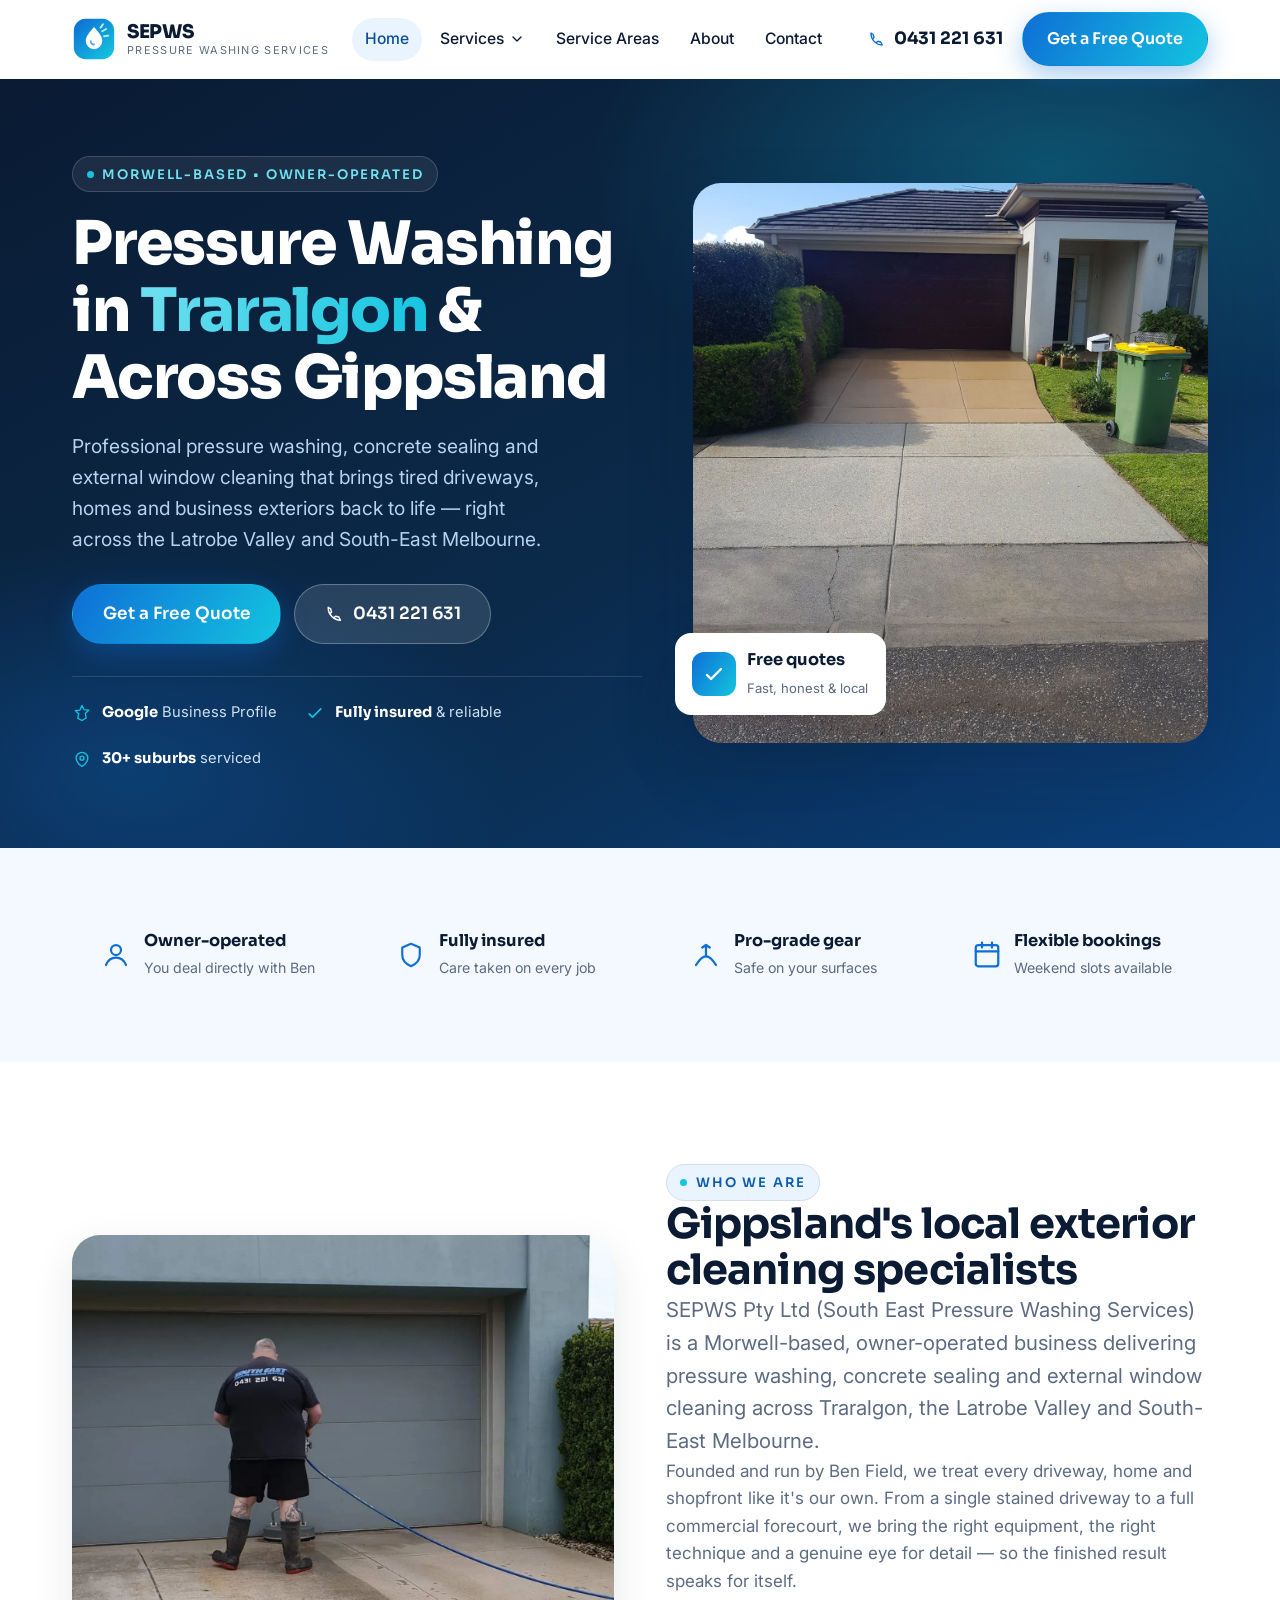
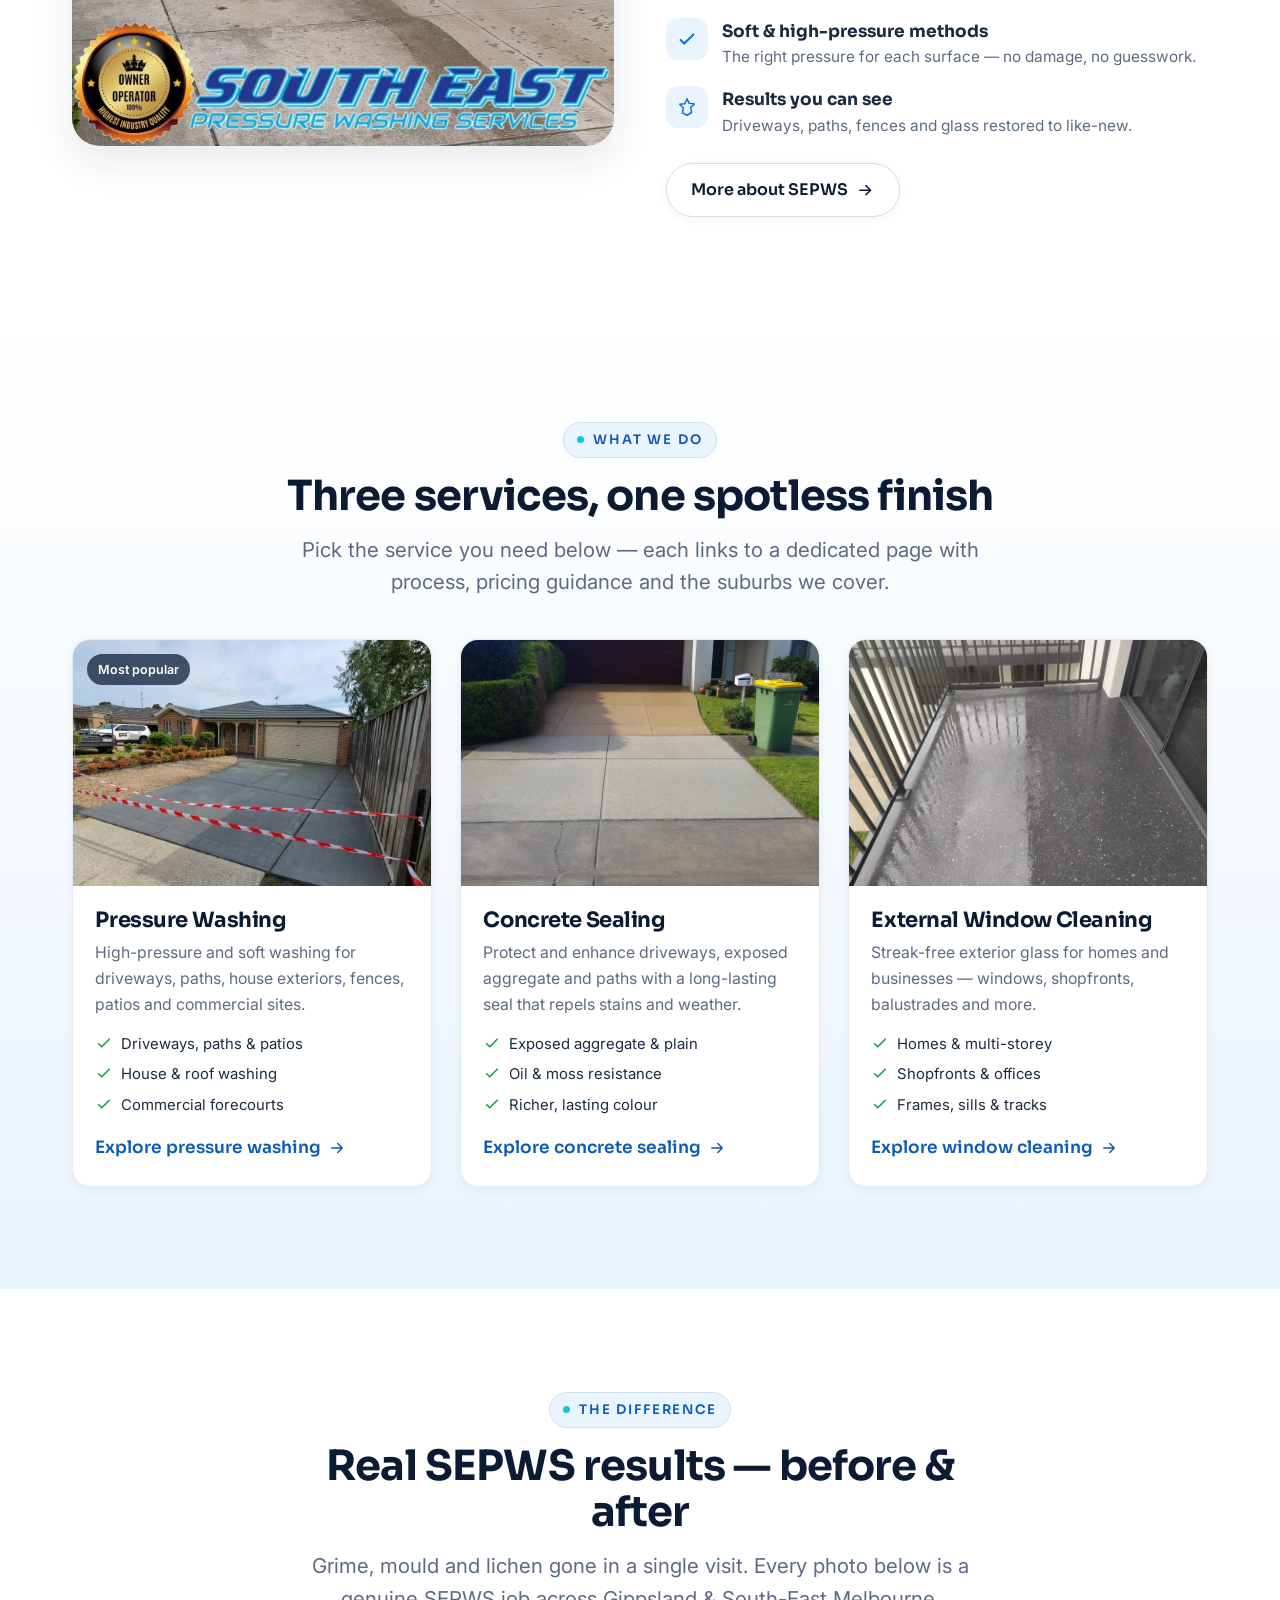
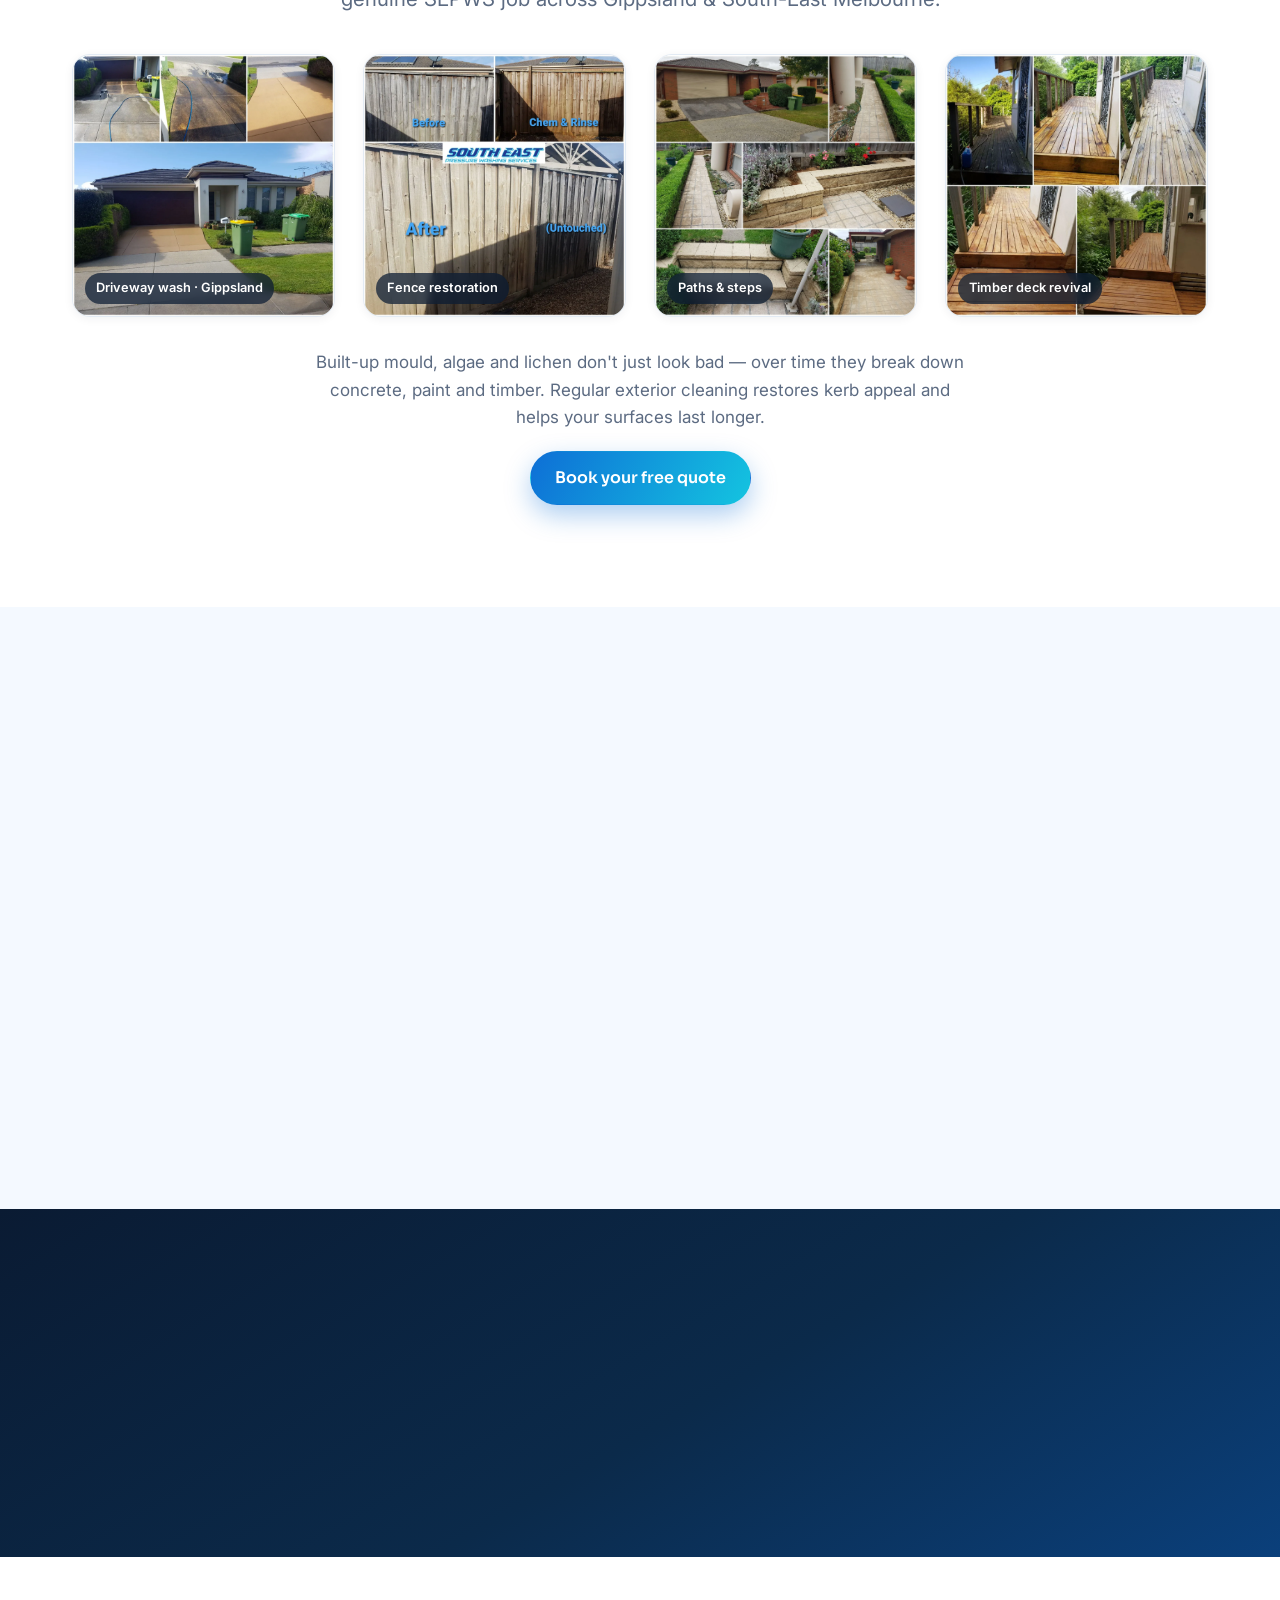
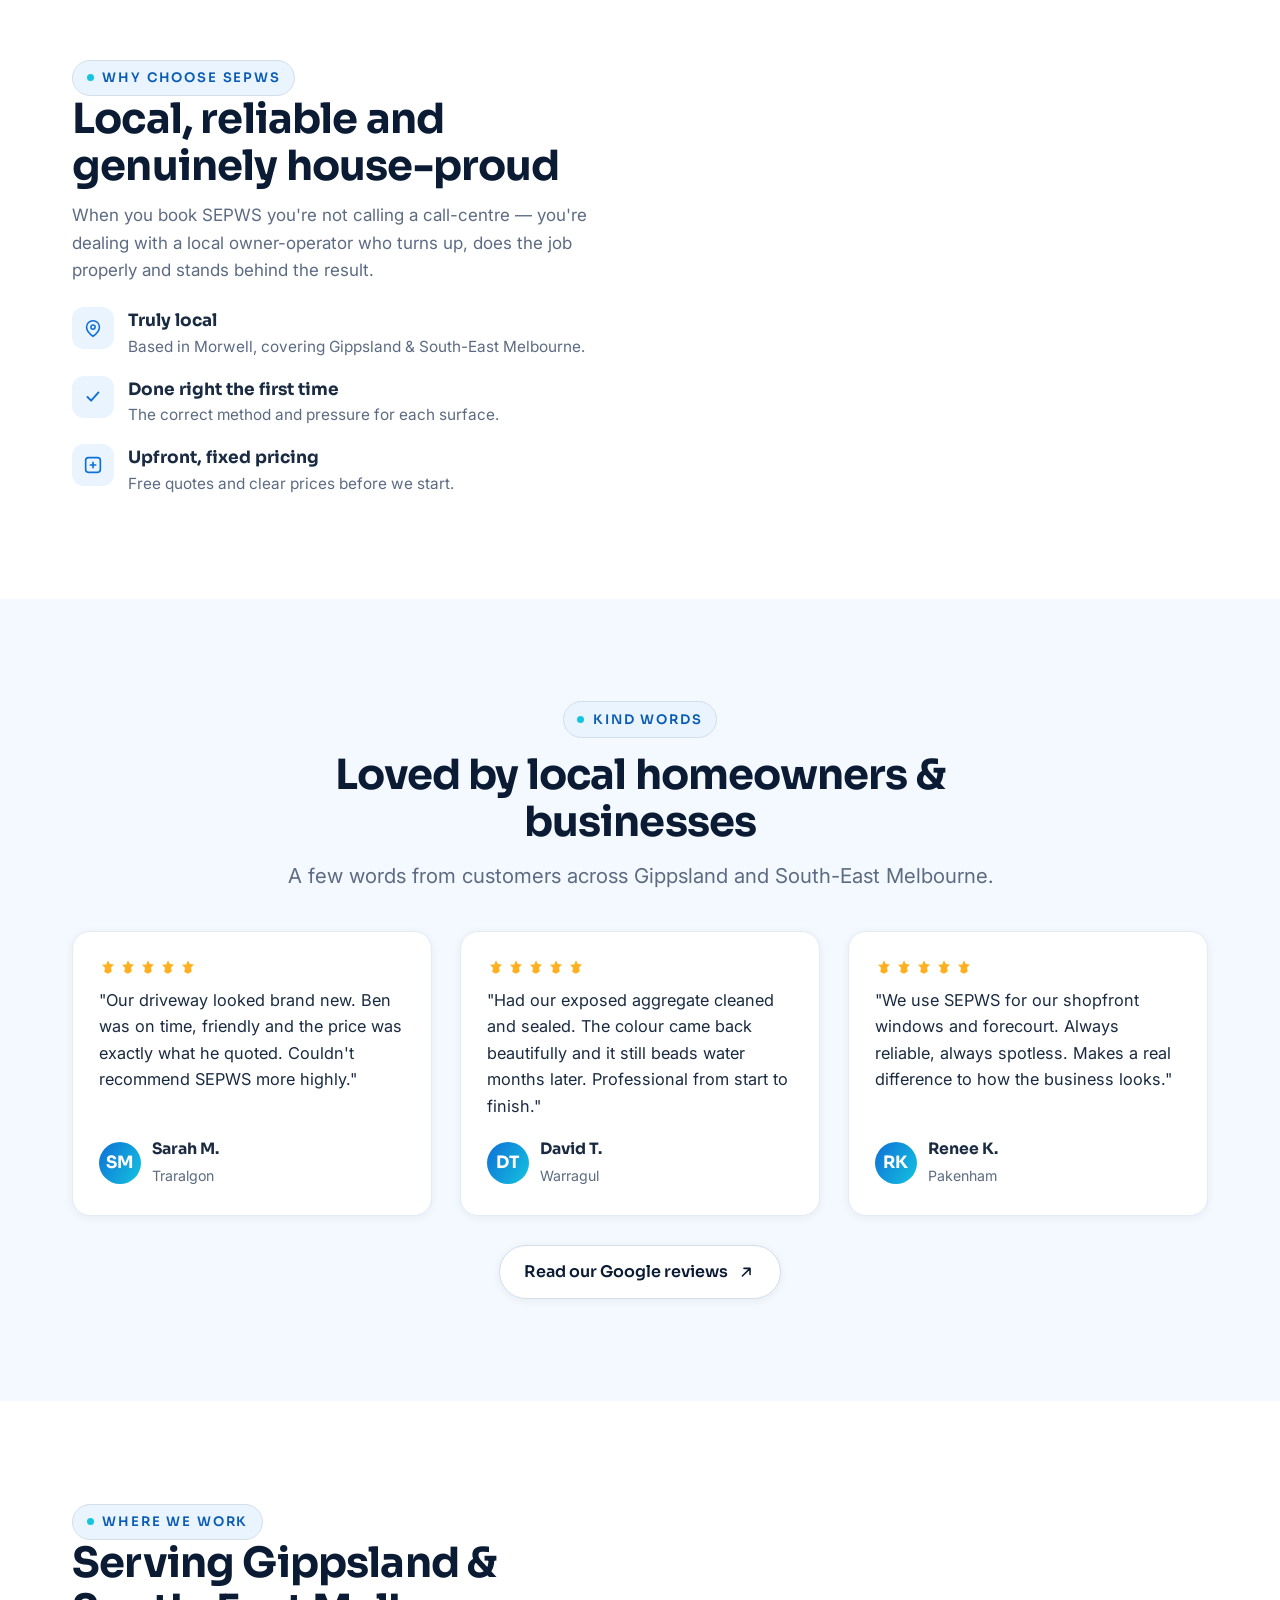
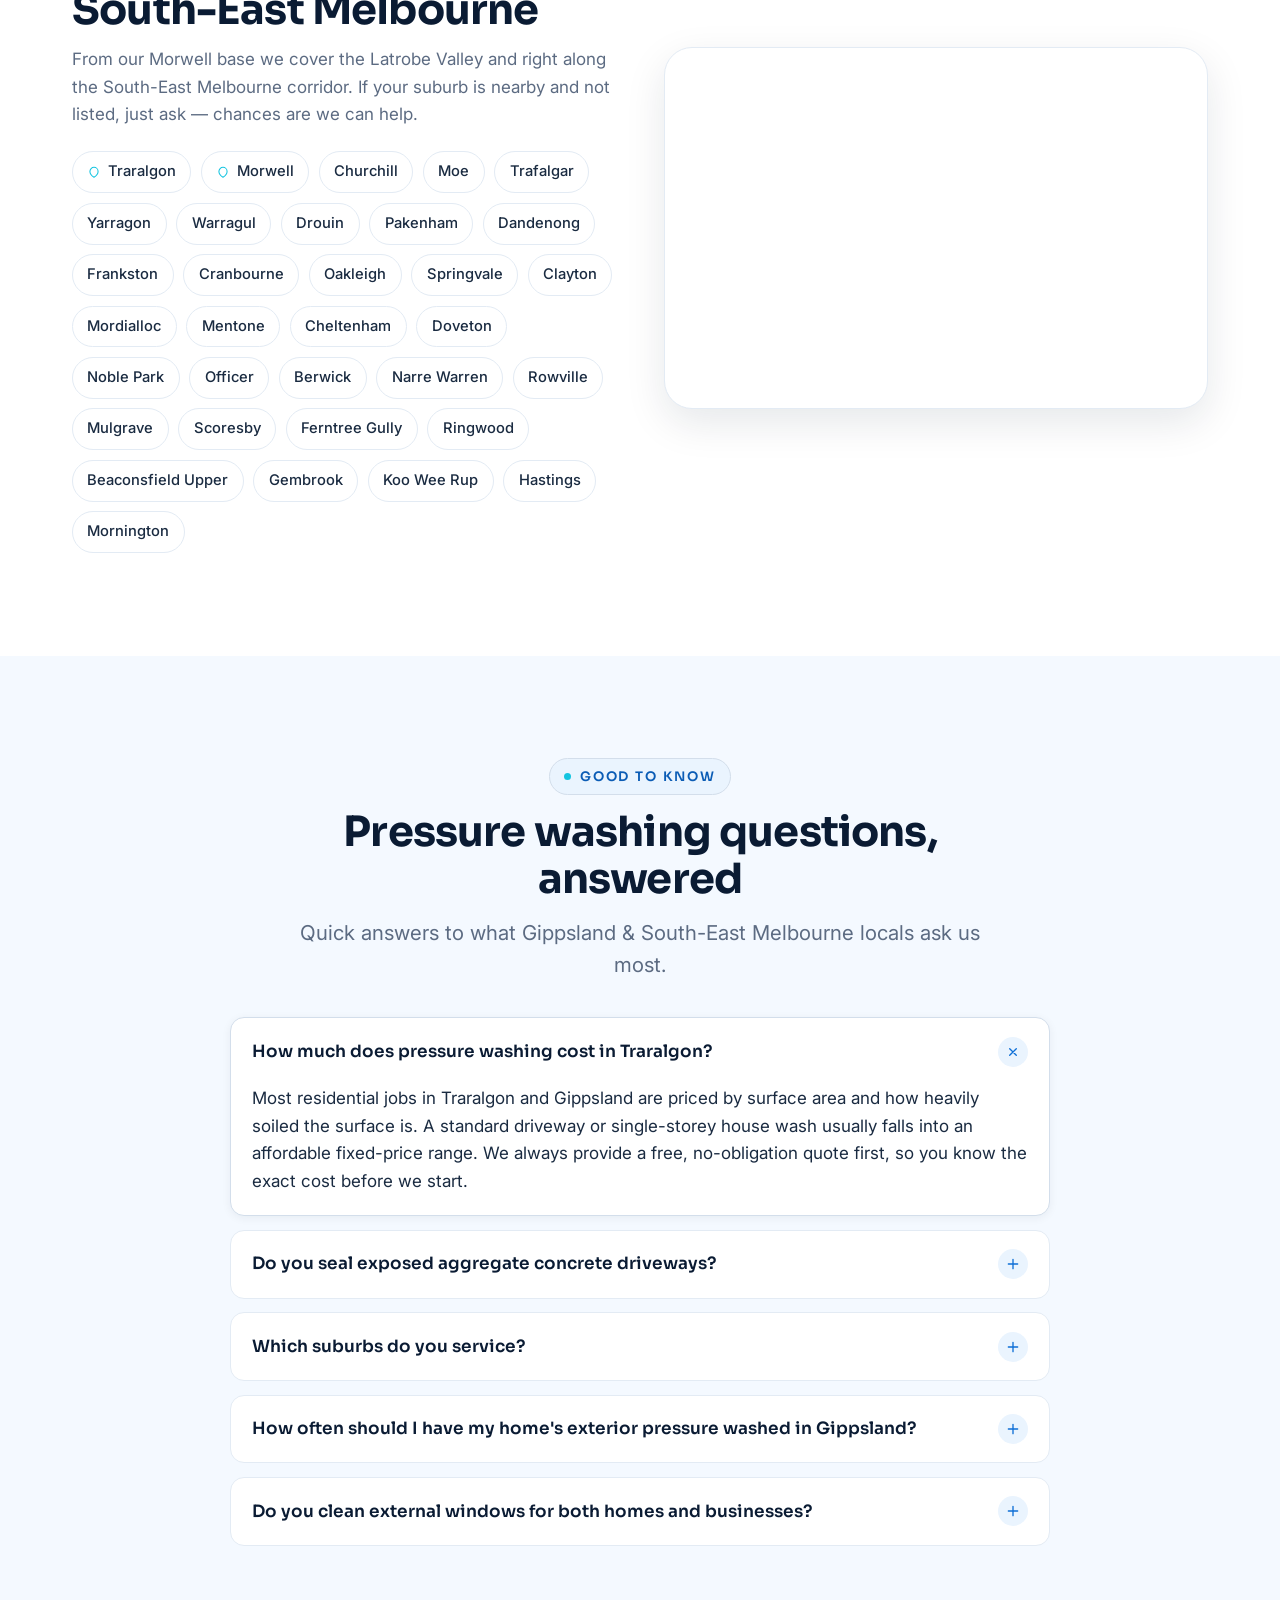
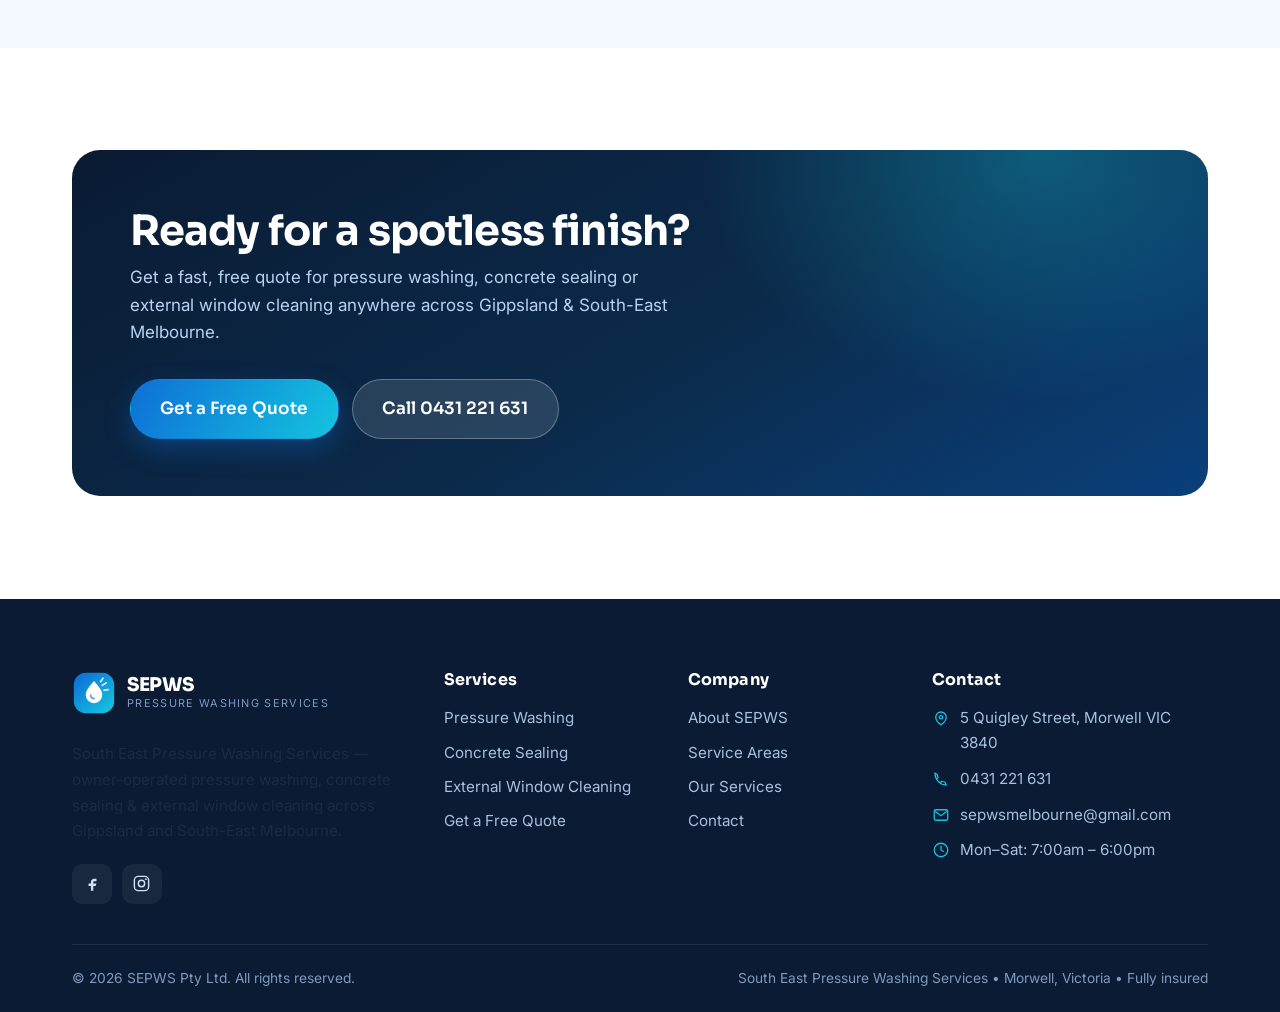
==== index.html @ 5448d01b "Build SEPWS Pty Ltd website: homepage, 3 service pages, about & contact Modern, Webflow-ready static" ====
<!DOCTYPE html>
<html lang="en-AU">
<head>
<meta charset="utf-8">
<meta name="viewport" content="width=device-width, initial-scale=1">
<title>Pressure Washing Traralgon | Concrete Sealing &amp; Window Cleaning | SEPWS</title>
<meta name="description" content="Professional pressure washing, concrete sealing and external window cleaning in Traralgon, Morwell and across Gippsland &amp; South-East Melbourne. Free quotes — call SEPWS today.">
<link rel="canonical" href="https://www.sepws.com.au/">
<meta name="robots" content="index, follow, max-image-preview:large">
<meta name="theme-color" content="#0a1b33">
<meta name="geo.region" content="AU-VIC">
<meta name="geo.placename" content="Morwell, Victoria">
<meta name="geo.position" content="-38.2333;146.4000">
<meta name="ICBM" content="-38.2333, 146.4000">

<!-- Open Graph / social -->
<meta property="og:type" content="website">
<meta property="og:site_name" content="SEPWS — South East Pressure Washing Services">
<meta property="og:title" content="Pressure Washing Traralgon | Concrete Sealing &amp; Window Cleaning | SEPWS">
<meta property="og:description" content="Professional pressure washing, concrete sealing and external window cleaning across Traralgon, Gippsland &amp; South-East Melbourne. Free quotes today.">
<meta property="og:url" content="https://www.sepws.com.au/">
<meta property="og:image" content="https://www.sepws.com.au/images/hero-driveway-pressure-washing-traralgon.webp">
<meta property="og:locale" content="en_AU">
<meta name="twitter:card" content="summary_large_image">
<meta name="twitter:title" content="Pressure Washing Traralgon | SEPWS">
<meta name="twitter:description" content="Pressure washing, concrete sealing &amp; external window cleaning across Gippsland &amp; South-East Melbourne. Free quotes.">
<meta name="twitter:image" content="https://www.sepws.com.au/images/hero-driveway-pressure-washing-traralgon.webp">

<link rel="icon" href="favicon.svg" type="image/svg+xml">
<link rel="apple-touch-icon" href="favicon.svg">
<link rel="preconnect" href="https://fonts.googleapis.com">
<link rel="preconnect" href="https://fonts.gstatic.com" crossorigin>
<link href="https://fonts.googleapis.com/css2?family=Sora:wght@500;600;700;800&family=Inter:wght@400;500;600&display=swap" rel="stylesheet">
<link rel="stylesheet" href="css/styles.css">

<!-- LocalBusiness structured data (GEO/AEO) -->
<script type="application/ld+json">
{
  "@context": "https://schema.org",
  "@type": ["HomeAndConstructionBusiness","LocalBusiness"],
  "@id": "https://www.sepws.com.au/#business",
  "name": "SEPWS Pty Ltd — South East Pressure Washing Services",
  "alternateName": "South East Pressure Washing Services",
  "url": "https://www.sepws.com.au/",
  "image": "https://www.sepws.com.au/images/hero-driveway-pressure-washing-traralgon.webp",
  "logo": "https://www.sepws.com.au/images/logo.svg",
  "telephone": "+61431221631",
  "email": "sepwsmelbourne@gmail.com",
  "priceRange": "$$",
  "description": "Owner-operated pressure washing, concrete sealing and external window cleaning serving Traralgon, Morwell, the Latrobe Valley, Gippsland and South-East Melbourne.",
  "address": {
    "@type": "PostalAddress",
    "streetAddress": "5 Quigley Street",
    "addressLocality": "Morwell",
    "addressRegion": "VIC",
    "postalCode": "3840",
    "addressCountry": "AU"
  },
  "geo": { "@type": "GeoCoordinates", "latitude": -38.2333, "longitude": 146.4000 },
  "areaServed": [
    {"@type":"City","name":"Traralgon"},{"@type":"City","name":"Morwell"},{"@type":"City","name":"Churchill"},
    {"@type":"City","name":"Moe"},{"@type":"City","name":"Trafalgar"},{"@type":"City","name":"Yarragon"},
    {"@type":"City","name":"Warragul"},{"@type":"City","name":"Drouin"},{"@type":"City","name":"Pakenham"},
    {"@type":"City","name":"Dandenong"},{"@type":"City","name":"Frankston"},{"@type":"City","name":"Cranbourne"},
    {"@type":"City","name":"Berwick"},{"@type":"City","name":"Narre Warren"},{"@type":"City","name":"Officer"},
    {"@type":"City","name":"Mornington"},{"@type":"City","name":"Hastings"},{"@type":"City","name":"Rowville"},
    {"@type":"City","name":"Ferntree Gully"},{"@type":"City","name":"Ringwood"}
  ],
  "openingHoursSpecification": [
    {"@type":"OpeningHoursSpecification","dayOfWeek":["Monday","Tuesday","Wednesday","Thursday","Friday","Saturday"],"opens":"07:00","closes":"18:00"}
  ],
  "sameAs": [
    "https://www.facebook.com/share/1EUgPXBBcK/",
    "https://www.instagram.com/southeastpws"
  ],
  "makesOffer": [
    {"@type":"Offer","itemOffered":{"@type":"Service","name":"Pressure Washing"}},
    {"@type":"Offer","itemOffered":{"@type":"Service","name":"Concrete Sealing"}},
    {"@type":"Offer","itemOffered":{"@type":"Service","name":"External Window Cleaning"}}
  ]
}
</script>
<!-- FAQPage structured data (AEO / voice search) -->
<script type="application/ld+json">
{
  "@context": "https://schema.org",
  "@type": "FAQPage",
  "mainEntity": [
    {"@type":"Question","name":"How much does pressure washing cost in Traralgon?","acceptedAnswer":{"@type":"Answer","text":"Most residential jobs in Traralgon and Gippsland are priced by the surface area and how heavily soiled it is. A standard driveway or single-storey house wash typically falls into an affordable fixed-price range. SEPWS provides a free, no-obligation quote before any work begins, so you know the exact cost up front."}},
    {"@type":"Question","name":"Do you seal exposed aggregate concrete driveways?","acceptedAnswer":{"@type":"Answer","text":"Yes. SEPWS cleans and seals exposed aggregate, plain and coloured concrete driveways across Traralgon, Warragul and the Latrobe Valley. Sealing protects the surface from oil stains, moss and weathering while enhancing the colour and finish."}},
    {"@type":"Question","name":"Which suburbs do you service around the Latrobe Valley and South-East Melbourne?","acceptedAnswer":{"@type":"Answer","text":"SEPWS services Traralgon, Morwell, Moe, Churchill, Trafalgar, Yarragon, Warragul and Drouin across Gippsland, plus Pakenham, Berwick, Officer, Narre Warren, Dandenong, Frankston, Cranbourne, Mornington, Hastings and the wider South-East Melbourne corridor."}},
    {"@type":"Question","name":"How often should I have my home's exterior pressure washed in Gippsland?","acceptedAnswer":{"@type":"Answer","text":"For most Gippsland homes, an exterior house and driveway wash every 12 to 18 months keeps mould, lichen and grime under control. Shaded, tree-lined or coastal properties may benefit from a yearly clean."}},
    {"@type":"Question","name":"Do you clean external windows for both homes and businesses?","acceptedAnswer":{"@type":"Answer","text":"Yes. SEPWS provides streak-free external window cleaning for both residential and commercial properties across Traralgon, Morwell and South-East Melbourne, including shopfronts, offices and multi-storey glass."}}
  ]
}
</script>
<script type="application/ld+json">
{"@context":"https://schema.org","@type":"WebSite","url":"https://www.sepws.com.au/","name":"SEPWS — South East Pressure Washing Services"}
</script>
</head>
<body>

<!-- ===================== HEADER ===================== -->
<header class="site-header">
  <div class="container nav">
    <a href="index.html" class="brand" aria-label="SEPWS home">
      <img src="images/logo.svg" alt="SEPWS logo" class="brand__logo" width="44" height="44">
      <span class="brand__name"><b>SEPWS</b><span>Pressure Washing Services</span></span>
    </a>
    <nav aria-label="Primary">
      <ul class="nav-links">
        <li><a href="index.html" aria-current="page">Home</a></li>
        <li class="has-dropdown">
          <a href="#services" aria-haspopup="true">Services
            <svg viewBox="0 0 24 24" fill="none" width="16" height="16" aria-hidden="true"><path d="M6 9l6 6 6-6" stroke="currentColor" stroke-width="2" stroke-linecap="round" stroke-linejoin="round"/></svg>
          </a>
          <div class="dropdown" role="menu">
            <a href="pressure-washing.html"><span class="di"><svg viewBox="0 0 24 24" fill="none" aria-hidden="true"><path d="M4 20c3-5 5-7 8-7s5 2 8 7" stroke="currentColor" stroke-width="2" stroke-linecap="round"/><path d="M12 13V4M9 6l3-2 3 2" stroke="currentColor" stroke-width="2" stroke-linecap="round" stroke-linejoin="round"/></svg></span><span><b>Pressure Washing</b><small>Driveways, homes &amp; commercial</small></span></a>
            <a href="concrete-sealing.html"><span class="di"><svg viewBox="0 0 24 24" fill="none" aria-hidden="true"><rect x="3" y="7" width="18" height="12" rx="2" stroke="currentColor" stroke-width="2"/><path d="M3 11h18" stroke="currentColor" stroke-width="2"/></svg></span><span><b>Concrete Sealing</b><small>Driveways &amp; exposed aggregate</small></span></a>
            <a href="external-window-cleaning.html"><span class="di"><svg viewBox="0 0 24 24" fill="none" aria-hidden="true"><rect x="4" y="3" width="16" height="18" rx="1.5" stroke="currentColor" stroke-width="2"/><path d="M12 3v18M4 12h16" stroke="currentColor" stroke-width="2"/></svg></span><span><b>External Window Cleaning</b><small>Homes &amp; businesses</small></span></a>
          </div>
        </li>
        <li><a href="index.html#areas">Service Areas</a></li>
        <li><a href="about.html">About</a></li>
        <li><a href="contact.html">Contact</a></li>
      </ul>
    </nav>
    <div class="nav-actions">
      <a href="tel:+61431221631" class="nav-phone" aria-label="Call SEPWS on 0431 221 631">
        <svg viewBox="0 0 24 24" fill="none" aria-hidden="true"><path d="M4 5c0 8 7 15 15 15l-2-4-4-1-2 2c-2-1-4-3-5-5l2-2-1-4-3-2Z" stroke="currentColor" stroke-width="1.8" stroke-linejoin="round"/></svg>
        0431 221 631
      </a>
      <a href="contact.html" class="btn btn--primary">Get a Free Quote</a>
    </div>
    <button class="nav-toggle" aria-label="Open menu" aria-expanded="false" aria-controls="primary-nav"><span></span></button>
  </div>
</header>

<main>
<!-- ===================== HERO ===================== -->
<section class="hero">
  <div class="container hero__inner">
    <div class="hero__content">
      <span class="eyebrow hero__eyebrow"><span class="dot"></span> Morwell-based • Owner-operated</span>
      <h1>Pressure Washing in <span class="grad">Traralgon</span> &amp; Across Gippsland</h1>
      <p class="hero__sub">Professional pressure washing, concrete sealing and external window cleaning that brings tired driveways, homes and business exteriors back to life — right across the Latrobe Valley and South-East Melbourne.</p>
      <div class="hero__cta">
        <a href="contact.html" class="btn btn--primary btn--lg">Get a Free Quote</a>
        <a href="tel:+61431221631" class="btn btn--light btn--lg">
          <svg viewBox="0 0 24 24" fill="none" aria-hidden="true"><path d="M4 5c0 8 7 15 15 15l-2-4-4-1-2 2c-2-1-4-3-5-5l2-2-1-4-3-2Z" stroke="currentColor" stroke-width="1.8" stroke-linejoin="round"/></svg>
          0431 221 631
        </a>
      </div>
      <div class="hero__trust">
        <div class="t"><svg viewBox="0 0 24 24" fill="none" aria-hidden="true"><path d="M12 3l2.4 5 5.6.6-4 3.9 1 5.5L12 21l-5-2.5 1-5.5-4-3.9 5.6-.6L12 3Z" stroke="currentColor" stroke-width="1.6" stroke-linejoin="round"/></svg><span><b>Google</b> Business Profile</span></div>
        <div class="t"><svg viewBox="0 0 24 24" fill="none" aria-hidden="true"><path d="M5 13l4 4L19 7" stroke="currentColor" stroke-width="2" stroke-linecap="round" stroke-linejoin="round"/></svg><span><b>Fully insured</b> &amp; reliable</span></div>
        <div class="t"><svg viewBox="0 0 24 24" fill="none" aria-hidden="true"><path d="M12 21s-7-4.5-7-10a7 7 0 0 1 14 0c0 5.5-7 10-7 10Z" stroke="currentColor" stroke-width="1.6"/><circle cx="12" cy="11" r="2.4" stroke="currentColor" stroke-width="1.6"/></svg><span><b>30+ suburbs</b> serviced</span></div>
      </div>
    </div>
    <div class="hero__media" data-reveal>
      <img src="images/hero-driveway-pressure-washing-traralgon.webp" alt="Freshly pressure-washed concrete driveway of a modern home in Traralgon on a clear day" width="900" height="1200" fetchpriority="high">
      <div class="hero__badge floaty">
        <span class="ic"><svg viewBox="0 0 24 24" fill="none" aria-hidden="true"><path d="M5 13l4 4L19 7" stroke="currentColor" stroke-width="2.4" stroke-linecap="round" stroke-linejoin="round"/></svg></span>
        <span><b>Free quotes</b><small>Fast, honest &amp; local</small></span>
      </div>
    </div>
  </div>
</section>

<!-- ===================== TRUST BAR ===================== -->
<section class="section section--tight section--tint">
  <div class="container">
    <div class="trustbar">
      <div class="item" data-reveal><svg viewBox="0 0 24 24" fill="none" aria-hidden="true"><circle cx="12" cy="8" r="4" stroke="currentColor" stroke-width="1.8"/><path d="M4 20c1.5-4 4.5-6 8-6s6.5 2 8 6" stroke="currentColor" stroke-width="1.8" stroke-linecap="round"/></svg><div><b>Owner-operated</b><small>You deal directly with Ben</small></div></div>
      <div class="item" data-reveal data-reveal-delay="1"><svg viewBox="0 0 24 24" fill="none" aria-hidden="true"><path d="M12 3l7 3v6c0 5-3.5 7.5-7 9-3.5-1.5-7-4-7-9V6l7-3Z" stroke="currentColor" stroke-width="1.7" stroke-linejoin="round"/></svg><div><b>Fully insured</b><small>Care taken on every job</small></div></div>
      <div class="item" data-reveal data-reveal-delay="2"><svg viewBox="0 0 24 24" fill="none" aria-hidden="true"><path d="M4 20c3-5 5-7 8-7s5 2 8 7" stroke="currentColor" stroke-width="1.8" stroke-linecap="round"/><path d="M12 13V4M9 6l3-2 3 2" stroke="currentColor" stroke-width="1.8" stroke-linecap="round" stroke-linejoin="round"/></svg><div><b>Pro-grade gear</b><small>Safe on your surfaces</small></div></div>
      <div class="item" data-reveal data-reveal-delay="3"><svg viewBox="0 0 24 24" fill="none" aria-hidden="true"><rect x="3" y="4" width="18" height="17" rx="2" stroke="currentColor" stroke-width="1.8"/><path d="M3 9h18M8 2v4M16 2v4" stroke="currentColor" stroke-width="1.8" stroke-linecap="round"/></svg><div><b>Flexible bookings</b><small>Weekend slots available</small></div></div>
    </div>
  </div>
</section>

<!-- ===================== INTRO / GEO citable ===================== -->
<section class="section">
  <div class="container">
    <div class="split">
      <div class="split__media" data-reveal>
        <img src="images/ben-field-owner-operator-pressure-washing.webp" alt="SEPWS owner-operator Ben Field pressure washing a residential driveway" width="1398" height="1316" loading="lazy">
      </div>
      <div>
        <span class="eyebrow"><span class="dot"></span> Who we are</span>
        <h2>Gippsland's local exterior cleaning specialists</h2>
        <p class="lead">SEPWS Pty Ltd (South East Pressure Washing Services) is a Morwell-based, owner-operated business delivering pressure washing, concrete sealing and external window cleaning across Traralgon, the Latrobe Valley and South-East Melbourne.</p>
        <p class="muted">Founded and run by Ben Field, we treat every driveway, home and shopfront like it's our own. From a single stained driveway to a full commercial forecourt, we bring the right equipment, the right technique and a genuine eye for detail — so the finished result speaks for itself.</p>
        <ul class="feature-list">
          <li><span class="fi"><svg viewBox="0 0 24 24" fill="none" aria-hidden="true"><path d="M5 13l4 4L19 7" stroke="currentColor" stroke-width="2.2" stroke-linecap="round" stroke-linejoin="round"/></svg></span><div><b>Soft &amp; high-pressure methods</b><p>The right pressure for each surface — no damage, no guesswork.</p></div></li>
          <li><span class="fi"><svg viewBox="0 0 24 24" fill="none" aria-hidden="true"><path d="M12 3l2.4 5 5.6.6-4 3.9 1 5.5L12 21l-5-2.5 1-5.5-4-3.9 5.6-.6L12 3Z" stroke="currentColor" stroke-width="1.6" stroke-linejoin="round"/></svg></span><div><b>Results you can see</b><p>Driveways, paths, fences and glass restored to like-new.</p></div></li>
        </ul>
        <p style="margin-top:1.5rem"><a href="about.html" class="btn btn--ghost">More about SEPWS <svg viewBox="0 0 24 24" fill="none" width="18" height="18" aria-hidden="true"><path d="M5 12h14M13 6l6 6-6 6" stroke="currentColor" stroke-width="2" stroke-linecap="round" stroke-linejoin="round"/></svg></a></p>
      </div>
    </div>
  </div>
</section>

<!-- ===================== SERVICES ===================== -->
<section class="section section--sky" id="services">
  <div class="container">
    <div class="section-head center" data-reveal>
      <span class="eyebrow"><span class="dot"></span> What we do</span>
      <h2>Three services, one spotless finish</h2>
      <p class="lead">Pick the service you need below — each links to a dedicated page with process, pricing guidance and the suburbs we cover.</p>
    </div>
    <div class="svc-grid" style="margin-top:2.5rem">
      <article class="svc-card" data-reveal>
        <div class="svc-card__img"><img src="images/house-exterior-pressure-washing-gippsland.webp" alt="House exterior and driveway being pressure washed in Gippsland" loading="lazy" width="934" height="781"><span class="svc-card__badge">Most popular</span></div>
        <div class="svc-card__body">
          <h3>Pressure Washing</h3>
          <p>High-pressure and soft washing for driveways, paths, house exteriors, fences, patios and commercial sites.</p>
          <ul class="mini">
            <li><svg viewBox="0 0 24 24" fill="none" aria-hidden="true"><path d="M5 13l4 4L19 7" stroke="currentColor" stroke-width="2.2" stroke-linecap="round" stroke-linejoin="round"/></svg> Driveways, paths &amp; patios</li>
            <li><svg viewBox="0 0 24 24" fill="none" aria-hidden="true"><path d="M5 13l4 4L19 7" stroke="currentColor" stroke-width="2.2" stroke-linecap="round" stroke-linejoin="round"/></svg> House &amp; roof washing</li>
            <li><svg viewBox="0 0 24 24" fill="none" aria-hidden="true"><path d="M5 13l4 4L19 7" stroke="currentColor" stroke-width="2.2" stroke-linecap="round" stroke-linejoin="round"/></svg> Commercial forecourts</li>
          </ul>
          <a href="pressure-washing.html" class="svc-link">Explore pressure washing <svg viewBox="0 0 24 24" fill="none" aria-hidden="true"><path d="M5 12h14M13 6l6 6-6 6" stroke="currentColor" stroke-width="2" stroke-linecap="round" stroke-linejoin="round"/></svg></a>
        </div>
      </article>
      <article class="svc-card" data-reveal data-reveal-delay="1">
        <div class="svc-card__img"><img src="images/concrete-sealing-driveway-traralgon.webp" alt="Sealed concrete driveway in Traralgon with a clean, protected finish" loading="lazy" width="1500" height="2000"></div>
        <div class="svc-card__body">
          <h3>Concrete Sealing</h3>
          <p>Protect and enhance driveways, exposed aggregate and paths with a long-lasting seal that repels stains and weather.</p>
          <ul class="mini">
            <li><svg viewBox="0 0 24 24" fill="none" aria-hidden="true"><path d="M5 13l4 4L19 7" stroke="currentColor" stroke-width="2.2" stroke-linecap="round" stroke-linejoin="round"/></svg> Exposed aggregate &amp; plain</li>
            <li><svg viewBox="0 0 24 24" fill="none" aria-hidden="true"><path d="M5 13l4 4L19 7" stroke="currentColor" stroke-width="2.2" stroke-linecap="round" stroke-linejoin="round"/></svg> Oil &amp; moss resistance</li>
            <li><svg viewBox="0 0 24 24" fill="none" aria-hidden="true"><path d="M5 13l4 4L19 7" stroke="currentColor" stroke-width="2.2" stroke-linecap="round" stroke-linejoin="round"/></svg> Richer, lasting colour</li>
          </ul>
          <a href="concrete-sealing.html" class="svc-link">Explore concrete sealing <svg viewBox="0 0 24 24" fill="none" aria-hidden="true"><path d="M5 12h14M13 6l6 6-6 6" stroke="currentColor" stroke-width="2" stroke-linecap="round" stroke-linejoin="round"/></svg></a>
        </div>
      </article>
      <article class="svc-card" data-reveal data-reveal-delay="2">
        <div class="svc-card__img"><img src="images/external-window-cleaning-glass-balustrade.webp" alt="Streak-free external window and glass balustrade cleaning" loading="lazy" width="1500" height="1125"></div>
        <div class="svc-card__body">
          <h3>External Window Cleaning</h3>
          <p>Streak-free exterior glass for homes and businesses — windows, shopfronts, balustrades and more.</p>
          <ul class="mini">
            <li><svg viewBox="0 0 24 24" fill="none" aria-hidden="true"><path d="M5 13l4 4L19 7" stroke="currentColor" stroke-width="2.2" stroke-linecap="round" stroke-linejoin="round"/></svg> Homes &amp; multi-storey</li>
            <li><svg viewBox="0 0 24 24" fill="none" aria-hidden="true"><path d="M5 13l4 4L19 7" stroke="currentColor" stroke-width="2.2" stroke-linecap="round" stroke-linejoin="round"/></svg> Shopfronts &amp; offices</li>
            <li><svg viewBox="0 0 24 24" fill="none" aria-hidden="true"><path d="M5 13l4 4L19 7" stroke="currentColor" stroke-width="2.2" stroke-linecap="round" stroke-linejoin="round"/></svg> Frames, sills &amp; tracks</li>
          </ul>
          <a href="external-window-cleaning.html" class="svc-link">Explore window cleaning <svg viewBox="0 0 24 24" fill="none" aria-hidden="true"><path d="M5 12h14M13 6l6 6-6 6" stroke="currentColor" stroke-width="2" stroke-linecap="round" stroke-linejoin="round"/></svg></a>
        </div>
      </article>
    </div>
  </div>
</section>

<!-- ===================== BEFORE / AFTER ===================== -->
<section class="section">
  <div class="container">
    <div class="section-head center" data-reveal>
      <span class="eyebrow"><span class="dot"></span> The difference</span>
      <h2>Real SEPWS results — before &amp; after</h2>
      <p class="lead">Grime, mould and lichen gone in a single visit. Every photo below is a genuine SEPWS job across Gippsland &amp; South-East Melbourne.</p>
    </div>
    <div class="ba-gallery" style="margin-top:2.4rem">
      <figure class="ba-shot" data-reveal>
        <img src="images/before-after-driveway-cleaning-gippsland.webp" alt="Before and after pressure washing a residential driveway in Gippsland" loading="lazy">
        <figcaption>Driveway wash · Gippsland</figcaption>
      </figure>
      <figure class="ba-shot" data-reveal data-reveal-delay="1">
        <img src="images/before-after-fence-pressure-washing.webp" alt="Before and after pressure washing a timber fence, showing chem-and-rinse results" loading="lazy">
        <figcaption>Fence restoration</figcaption>
      </figure>
      <figure class="ba-shot" data-reveal data-reveal-delay="2">
        <img src="images/before-after-path-steps-cleaning.webp" alt="Before and after cleaning garden paths and steps" loading="lazy">
        <figcaption>Paths &amp; steps</figcaption>
      </figure>
      <figure class="ba-shot" data-reveal data-reveal-delay="3">
        <img src="images/before-after-timber-deck-restoration.webp" alt="Before and after restoring a weathered timber deck" loading="lazy">
        <figcaption>Timber deck revival</figcaption>
      </figure>
    </div>
    <div class="center" style="margin-top:2rem">
      <p class="muted mx-auto" style="max-width:60ch">Built-up mould, algae and lichen don't just look bad — over time they break down concrete, paint and timber. Regular exterior cleaning restores kerb appeal and helps your surfaces last longer.</p>
      <p style="margin-top:1.2rem"><a href="contact.html" class="btn btn--primary">Book your free quote</a></p>
    </div>
  </div>
</section>

<!-- ===================== PROCESS ===================== -->
<section class="section section--tint">
  <div class="container">
    <div class="section-head center" data-reveal>
      <span class="eyebrow"><span class="dot"></span> How it works</span>
      <h2>Four simple steps to a spotless finish</h2>
    </div>
    <div class="steps" style="margin-top:2.4rem">
      <div class="step" data-reveal><span class="step__n">1</span><h3>Get in touch</h3><p>Call, message or request a quote online. Tell us the surface and suburb.</p></div>
      <div class="step" data-reveal data-reveal-delay="1"><span class="step__n">2</span><h3>Free quote</h3><p>We assess the job and send a clear, fixed price — no surprises.</p></div>
      <div class="step" data-reveal data-reveal-delay="2"><span class="step__n">3</span><h3>We clean</h3><p>We arrive on time with pro gear and get to work, treating your property with care.</p></div>
      <div class="step" data-reveal data-reveal-delay="3"><span class="step__n">4</span><h3>You enjoy</h3><p>Walk out to a restored driveway, home or shopfront you'll be proud of.</p></div>
    </div>
  </div>
</section>

<!-- ===================== STATS ===================== -->
<section class="section section--dark">
  <div class="container">
    <div class="stats">
      <div class="stat" data-reveal><b><span data-count="30" data-suffix="+">0</span></b><span>Suburbs serviced</span></div>
      <div class="stat" data-reveal data-reveal-delay="1"><b><span data-count="3">0</span></b><span>Core services</span></div>
      <div class="stat" data-reveal data-reveal-delay="2"><b><span data-count="100" data-suffix="%">0</span></b><span>Free, no-pressure quotes</span></div>
      <div class="stat" data-reveal data-reveal-delay="3"><b><span data-count="1">0</span></b><span>Owner who cares</span></div>
    </div>
  </div>
</section>

<!-- ===================== WHY US ===================== -->
<section class="section">
  <div class="container">
    <div class="split split--reverse">
      <div class="split__media" data-reveal>
        <img src="images/sepws-service-truck-equipment.webp" alt="SEPWS branded service truck and pressure washing equipment on site" width="2500" height="1875" loading="lazy">
      </div>
      <div>
        <span class="eyebrow"><span class="dot"></span> Why choose SEPWS</span>
        <h2>Local, reliable and genuinely house-proud</h2>
        <p class="muted" style="margin-top:.8rem">When you book SEPWS you're not calling a call-centre — you're dealing with a local owner-operator who turns up, does the job properly and stands behind the result.</p>
        <ul class="feature-list">
          <li><span class="fi"><svg viewBox="0 0 24 24" fill="none" aria-hidden="true"><path d="M12 21s-7-4.5-7-10a7 7 0 0 1 14 0c0 5.5-7 10-7 10Z" stroke="currentColor" stroke-width="1.7"/><circle cx="12" cy="11" r="2.3" stroke="currentColor" stroke-width="1.7"/></svg></span><div><b>Truly local</b><p>Based in Morwell, covering Gippsland &amp; South-East Melbourne.</p></div></li>
          <li><span class="fi"><svg viewBox="0 0 24 24" fill="none" aria-hidden="true"><path d="M6 12l4 4 8-9" stroke="currentColor" stroke-width="2" stroke-linecap="round" stroke-linejoin="round"/></svg></span><div><b>Done right the first time</b><p>The correct method and pressure for each surface.</p></div></li>
          <li><span class="fi"><svg viewBox="0 0 24 24" fill="none" aria-hidden="true"><rect x="4" y="4" width="16" height="16" rx="3" stroke="currentColor" stroke-width="1.8"/><path d="M9 12h6M12 9v6" stroke="currentColor" stroke-width="1.8" stroke-linecap="round"/></svg></span><div><b>Upfront, fixed pricing</b><p>Free quotes and clear prices before we start.</p></div></li>
        </ul>
      </div>
    </div>
  </div>
</section>

<!-- ===================== TESTIMONIALS ===================== -->
<!-- NOTE FOR CLIENT: The three reviews below are illustrative placeholders.
     Replace them with genuine quotes from your Google Business Profile before launch. -->
<section class="section section--tint">
  <div class="container">
    <div class="section-head center" data-reveal>
      <span class="eyebrow"><span class="dot"></span> Kind words</span>
      <h2>Loved by local homeowners &amp; businesses</h2>
      <p class="lead">A few words from customers across Gippsland and South-East Melbourne.</p>
    </div>
    <div class="tst-grid" style="margin-top:2.4rem">
      <figure class="tst" data-reveal>
        <div class="stars" aria-label="5 out of 5 stars">
          <svg viewBox="0 0 24 24" fill="currentColor" aria-hidden="true"><path d="M12 3l2.4 5 5.6.6-4 3.9 1 5.5L12 21l-5-2.5 1-5.5-4-3.9 5.6-.6L12 3Z"/></svg><svg viewBox="0 0 24 24" fill="currentColor" aria-hidden="true"><path d="M12 3l2.4 5 5.6.6-4 3.9 1 5.5L12 21l-5-2.5 1-5.5-4-3.9 5.6-.6L12 3Z"/></svg><svg viewBox="0 0 24 24" fill="currentColor" aria-hidden="true"><path d="M12 3l2.4 5 5.6.6-4 3.9 1 5.5L12 21l-5-2.5 1-5.5-4-3.9 5.6-.6L12 3Z"/></svg><svg viewBox="0 0 24 24" fill="currentColor" aria-hidden="true"><path d="M12 3l2.4 5 5.6.6-4 3.9 1 5.5L12 21l-5-2.5 1-5.5-4-3.9 5.6-.6L12 3Z"/></svg><svg viewBox="0 0 24 24" fill="currentColor" aria-hidden="true"><path d="M12 3l2.4 5 5.6.6-4 3.9 1 5.5L12 21l-5-2.5 1-5.5-4-3.9 5.6-.6L12 3Z"/></svg>
        </div>
        <p>"Our driveway looked brand new. Ben was on time, friendly and the price was exactly what he quoted. Couldn't recommend SEPWS more highly."</p>
        <figcaption class="who"><span class="av">SM</span><span><b>Sarah M.</b><small>Traralgon</small></span></figcaption>
      </figure>
      <figure class="tst" data-reveal data-reveal-delay="1">
        <div class="stars" aria-label="5 out of 5 stars">
          <svg viewBox="0 0 24 24" fill="currentColor" aria-hidden="true"><path d="M12 3l2.4 5 5.6.6-4 3.9 1 5.5L12 21l-5-2.5 1-5.5-4-3.9 5.6-.6L12 3Z"/></svg><svg viewBox="0 0 24 24" fill="currentColor" aria-hidden="true"><path d="M12 3l2.4 5 5.6.6-4 3.9 1 5.5L12 21l-5-2.5 1-5.5-4-3.9 5.6-.6L12 3Z"/></svg><svg viewBox="0 0 24 24" fill="currentColor" aria-hidden="true"><path d="M12 3l2.4 5 5.6.6-4 3.9 1 5.5L12 21l-5-2.5 1-5.5-4-3.9 5.6-.6L12 3Z"/></svg><svg viewBox="0 0 24 24" fill="currentColor" aria-hidden="true"><path d="M12 3l2.4 5 5.6.6-4 3.9 1 5.5L12 21l-5-2.5 1-5.5-4-3.9 5.6-.6L12 3Z"/></svg><svg viewBox="0 0 24 24" fill="currentColor" aria-hidden="true"><path d="M12 3l2.4 5 5.6.6-4 3.9 1 5.5L12 21l-5-2.5 1-5.5-4-3.9 5.6-.6L12 3Z"/></svg>
        </div>
        <p>"Had our exposed aggregate cleaned and sealed. The colour came back beautifully and it still beads water months later. Professional from start to finish."</p>
        <figcaption class="who"><span class="av">DT</span><span><b>David T.</b><small>Warragul</small></span></figcaption>
      </figure>
      <figure class="tst" data-reveal data-reveal-delay="2">
        <div class="stars" aria-label="5 out of 5 stars">
          <svg viewBox="0 0 24 24" fill="currentColor" aria-hidden="true"><path d="M12 3l2.4 5 5.6.6-4 3.9 1 5.5L12 21l-5-2.5 1-5.5-4-3.9 5.6-.6L12 3Z"/></svg><svg viewBox="0 0 24 24" fill="currentColor" aria-hidden="true"><path d="M12 3l2.4 5 5.6.6-4 3.9 1 5.5L12 21l-5-2.5 1-5.5-4-3.9 5.6-.6L12 3Z"/></svg><svg viewBox="0 0 24 24" fill="currentColor" aria-hidden="true"><path d="M12 3l2.4 5 5.6.6-4 3.9 1 5.5L12 21l-5-2.5 1-5.5-4-3.9 5.6-.6L12 3Z"/></svg><svg viewBox="0 0 24 24" fill="currentColor" aria-hidden="true"><path d="M12 3l2.4 5 5.6.6-4 3.9 1 5.5L12 21l-5-2.5 1-5.5-4-3.9 5.6-.6L12 3Z"/></svg><svg viewBox="0 0 24 24" fill="currentColor" aria-hidden="true"><path d="M12 3l2.4 5 5.6.6-4 3.9 1 5.5L12 21l-5-2.5 1-5.5-4-3.9 5.6-.6L12 3Z"/></svg>
        </div>
        <p>"We use SEPWS for our shopfront windows and forecourt. Always reliable, always spotless. Makes a real difference to how the business looks."</p>
        <figcaption class="who"><span class="av">RK</span><span><b>Renee K.</b><small>Pakenham</small></span></figcaption>
      </figure>
    </div>
    <p class="center" style="margin-top:1.8rem"><a href="https://share.google/PEZIBrxU4NiRGzp2j" target="_blank" rel="noopener" class="btn btn--ghost">Read our Google reviews <svg viewBox="0 0 24 24" fill="none" width="18" height="18" aria-hidden="true"><path d="M7 17L17 7M9 7h8v8" stroke="currentColor" stroke-width="2" stroke-linecap="round" stroke-linejoin="round"/></svg></a></p>
  </div>
</section>

<!-- ===================== SERVICE AREAS ===================== -->
<section class="section" id="areas">
  <div class="container">
    <div class="areas-wrap">
      <div data-reveal>
        <span class="eyebrow"><span class="dot"></span> Where we work</span>
        <h2>Serving Gippsland &amp; South-East Melbourne</h2>
        <p class="muted" style="margin-top:.8rem">From our Morwell base we cover the Latrobe Valley and right along the South-East Melbourne corridor. If your suburb is nearby and not listed, just ask — chances are we can help.</p>
        <div class="area-cloud" style="margin-top:1.4rem">
          <span><svg class="pin" viewBox="0 0 24 24" fill="none" aria-hidden="true"><path d="M12 21s-7-4.5-7-10a7 7 0 0 1 14 0c0 5.5-7 10-7 10Z" stroke="currentColor" stroke-width="1.8"/></svg>Traralgon</span>
          <span><svg class="pin" viewBox="0 0 24 24" fill="none" aria-hidden="true"><path d="M12 21s-7-4.5-7-10a7 7 0 0 1 14 0c0 5.5-7 10-7 10Z" stroke="currentColor" stroke-width="1.8"/></svg>Morwell</span>
          <span>Churchill</span><span>Moe</span><span>Trafalgar</span><span>Yarragon</span><span>Warragul</span><span>Drouin</span>
          <span>Pakenham</span><span>Dandenong</span><span>Frankston</span><span>Cranbourne</span><span>Oakleigh</span><span>Springvale</span>
          <span>Clayton</span><span>Mordialloc</span><span>Mentone</span><span>Cheltenham</span><span>Doveton</span><span>Noble Park</span>
          <span>Officer</span><span>Berwick</span><span>Narre Warren</span><span>Rowville</span><span>Mulgrave</span><span>Scoresby</span>
          <span>Ferntree Gully</span><span>Ringwood</span><span>Beaconsfield Upper</span><span>Gembrook</span><span>Koo Wee Rup</span><span>Hastings</span><span>Mornington</span>
        </div>
      </div>
      <div class="map-card" data-reveal data-reveal-delay="1">
        <iframe title="SEPWS service area — Morwell, Victoria" loading="lazy" referrerpolicy="no-referrer-when-downgrade" src="https://www.google.com/maps?q=Morwell%20Victoria%203840&output=embed"></iframe>
      </div>
    </div>
  </div>
</section>

<!-- ===================== FAQ ===================== -->
<section class="section section--tint">
  <div class="container">
    <div class="section-head center" data-reveal>
      <span class="eyebrow"><span class="dot"></span> Good to know</span>
      <h2>Pressure washing questions, answered</h2>
      <p class="lead">Quick answers to what Gippsland &amp; South-East Melbourne locals ask us most.</p>
    </div>
    <div class="faq" style="margin-top:2.2rem">
      <details class="faq-item" data-reveal open>
        <summary>How much does pressure washing cost in Traralgon? <span class="chev"><svg viewBox="0 0 24 24" fill="none" width="16" height="16" aria-hidden="true"><path d="M12 5v14M5 12h14" stroke="currentColor" stroke-width="2" stroke-linecap="round"/></svg></span></summary>
        <div class="ans"><p>Most residential jobs in Traralgon and Gippsland are priced by surface area and how heavily soiled the surface is. A standard driveway or single-storey house wash usually falls into an affordable fixed-price range. We always provide a free, no-obligation quote first, so you know the exact cost before we start.</p></div>
      </details>
      <details class="faq-item" data-reveal>
        <summary>Do you seal exposed aggregate concrete driveways? <span class="chev"><svg viewBox="0 0 24 24" fill="none" width="16" height="16" aria-hidden="true"><path d="M12 5v14M5 12h14" stroke="currentColor" stroke-width="2" stroke-linecap="round"/></svg></span></summary>
        <div class="ans"><p>Yes. We clean and seal exposed aggregate, plain and coloured concrete driveways across Traralgon, Warragul and the Latrobe Valley. Sealing protects against oil stains, moss and weathering while enhancing the colour and finish.</p></div>
      </details>
      <details class="faq-item" data-reveal>
        <summary>Which suburbs do you service? <span class="chev"><svg viewBox="0 0 24 24" fill="none" width="16" height="16" aria-hidden="true"><path d="M12 5v14M5 12h14" stroke="currentColor" stroke-width="2" stroke-linecap="round"/></svg></span></summary>
        <div class="ans"><p>We service Traralgon, Morwell, Moe, Churchill, Trafalgar, Yarragon, Warragul and Drouin across Gippsland, plus Pakenham, Berwick, Officer, Narre Warren, Dandenong, Frankston, Cranbourne, Mornington, Hastings and the wider South-East Melbourne corridor.</p></div>
      </details>
      <details class="faq-item" data-reveal>
        <summary>How often should I have my home's exterior pressure washed in Gippsland? <span class="chev"><svg viewBox="0 0 24 24" fill="none" width="16" height="16" aria-hidden="true"><path d="M12 5v14M5 12h14" stroke="currentColor" stroke-width="2" stroke-linecap="round"/></svg></span></summary>
        <div class="ans"><p>For most Gippsland homes, an exterior house and driveway wash every 12–18 months keeps mould, lichen and grime under control. Shaded, tree-lined or coastal properties often benefit from a yearly clean.</p></div>
      </details>
      <details class="faq-item" data-reveal>
        <summary>Do you clean external windows for both homes and businesses? <span class="chev"><svg viewBox="0 0 24 24" fill="none" width="16" height="16" aria-hidden="true"><path d="M12 5v14M5 12h14" stroke="currentColor" stroke-width="2" stroke-linecap="round"/></svg></span></summary>
        <div class="ans"><p>Absolutely. We provide streak-free external window cleaning for both residential and commercial properties across Traralgon, Morwell and South-East Melbourne, including shopfronts, offices and multi-storey glass.</p></div>
      </details>
    </div>
  </div>
</section>

<!-- ===================== CTA BAND ===================== -->
<section class="section">
  <div class="container">
    <div class="cta-band" data-reveal>
      <div class="cta-band__inner">
        <div>
          <h2>Ready for a spotless finish?</h2>
          <p>Get a fast, free quote for pressure washing, concrete sealing or external window cleaning anywhere across Gippsland &amp; South-East Melbourne.</p>
        </div>
        <div class="hero__cta" style="margin:0">
          <a href="contact.html" class="btn btn--primary btn--lg">Get a Free Quote</a>
          <a href="tel:+61431221631" class="btn btn--light btn--lg">Call 0431 221 631</a>
        </div>
      </div>
    </div>
  </div>
</section>
</main>

<!-- ===================== FOOTER ===================== -->
<footer class="footer">
  <div class="container">
    <div class="footer__grid">
      <div>
        <a href="index.html" class="brand" aria-label="SEPWS home">
          <img src="images/logo.svg" alt="SEPWS logo" class="brand__logo" width="44" height="44">
          <span class="brand__name"><b>SEPWS</b><span>Pressure Washing Services</span></span>
        </a>
        <p class="footer__about">South East Pressure Washing Services — owner-operated pressure washing, concrete sealing &amp; external window cleaning across Gippsland and South-East Melbourne.</p>
        <div class="footer__soc">
          <a href="https://www.facebook.com/share/1EUgPXBBcK/" target="_blank" rel="noopener" aria-label="SEPWS on Facebook"><svg viewBox="0 0 24 24" fill="currentColor" aria-hidden="true"><path d="M14 9h3V6h-3c-2.2 0-4 1.8-4 4v2H7v3h3v6h3v-6h3l1-3h-4v-2c0-.6.4-1 1-1Z"/></svg></a>
          <a href="https://www.instagram.com/southeastpws" target="_blank" rel="noopener" aria-label="SEPWS on Instagram"><svg viewBox="0 0 24 24" fill="none" aria-hidden="true"><rect x="3" y="3" width="18" height="18" rx="5" stroke="currentColor" stroke-width="1.8"/><circle cx="12" cy="12" r="4" stroke="currentColor" stroke-width="1.8"/><circle cx="17.5" cy="6.5" r="1.2" fill="currentColor"/></svg></a>
        </div>
      </div>
      <div>
        <h4>Services</h4>
        <ul class="footer__links">
          <li><a href="pressure-washing.html">Pressure Washing</a></li>
          <li><a href="concrete-sealing.html">Concrete Sealing</a></li>
          <li><a href="external-window-cleaning.html">External Window Cleaning</a></li>
          <li><a href="contact.html">Get a Free Quote</a></li>
        </ul>
      </div>
      <div>
        <h4>Company</h4>
        <ul class="footer__links">
          <li><a href="about.html">About SEPWS</a></li>
          <li><a href="index.html#areas">Service Areas</a></li>
          <li><a href="index.html#services">Our Services</a></li>
          <li><a href="contact.html">Contact</a></li>
        </ul>
      </div>
      <div>
        <h4>Contact</h4>
        <ul class="footer__contact">
          <li><svg viewBox="0 0 24 24" fill="none" aria-hidden="true"><path d="M12 21s-7-4.5-7-10a7 7 0 0 1 14 0c0 5.5-7 10-7 10Z" stroke="currentColor" stroke-width="1.7"/><circle cx="12" cy="11" r="2.3" stroke="currentColor" stroke-width="1.7"/></svg><span>5 Quigley Street, Morwell VIC 3840</span></li>
          <li><svg viewBox="0 0 24 24" fill="none" aria-hidden="true"><path d="M4 5c0 8 7 15 15 15l-2-4-4-1-2 2c-2-1-4-3-5-5l2-2-1-4-3-2Z" stroke="currentColor" stroke-width="1.7" stroke-linejoin="round"/></svg><a href="tel:+61431221631">0431 221 631</a></li>
          <li><svg viewBox="0 0 24 24" fill="none" aria-hidden="true"><rect x="3" y="5" width="18" height="14" rx="2" stroke="currentColor" stroke-width="1.7"/><path d="M4 7l8 6 8-6" stroke="currentColor" stroke-width="1.7"/></svg><a href="mailto:sepwsmelbourne@gmail.com">sepwsmelbourne@gmail.com</a></li>
          <li><svg viewBox="0 0 24 24" fill="none" aria-hidden="true"><circle cx="12" cy="12" r="9" stroke="currentColor" stroke-width="1.7"/><path d="M12 7v5l3 2" stroke="currentColor" stroke-width="1.7" stroke-linecap="round"/></svg><span>Mon–Sat: 7:00am – 6:00pm</span></li>
        </ul>
      </div>
    </div>
    <div class="footer__bottom">
      <span>© <span data-year>2026</span> SEPWS Pty Ltd. All rights reserved.</span>
      <span>South East Pressure Washing Services • Morwell, Victoria • Fully insured</span>
    </div>
  </div>
</footer>

<!-- mobile call bar -->
<div class="callbar">
  <a href="tel:+61431221631" class="call"><svg viewBox="0 0 24 24" fill="none" aria-hidden="true"><path d="M4 5c0 8 7 15 15 15l-2-4-4-1-2 2c-2-1-4-3-5-5l2-2-1-4-3-2Z" stroke="currentColor" stroke-width="1.8" stroke-linejoin="round"/></svg> Call Now</a>
  <a href="contact.html" class="quote"><svg viewBox="0 0 24 24" fill="none" aria-hidden="true"><path d="M5 13l4 4L19 7" stroke="currentColor" stroke-width="2.2" stroke-linecap="round" stroke-linejoin="round"/></svg> Free Quote</a>
</div>

<script src="js/main.js" defer></script>
</body>
</html>
---- css/styles.css ----
/* ============================================================
   SEPWS Pty Ltd — South East Pressure Washing Services
   Brand design system + global styles
   Webflow-ready: single stylesheet, class-based, no build step
   ============================================================ */

/* ---------- Design tokens ---------- */
:root {
  /* Brand palette (built from SEPWS' existing "South East" blue identity) */
  --ink:        #0a1b33;   /* deep navy — headings & footer */
  --navy:       #0b2a4a;
  --brand:      #0e6fd6;   /* primary blue */
  --brand-600:  #0b5cb5;
  --brand-700:  #0a4e9c;
  --aqua:       #14c4e0;   /* fresh water accent */
  --aqua-300:   #6fe0f0;
  --sky:        #eaf4fe;   /* light tint background */
  --sky-2:      #f4f9ff;
  --sun:        #ffb020;   /* review stars / warm highlight */
  --green:      #16a34a;   /* checkmarks / success */
  --paper:      #ffffff;
  --text:       #1a2b41;   /* body text */
  --muted:      #5c6b82;   /* secondary text */
  --line:       #e3ebf4;   /* borders */
  --line-2:     #d3deeb;

  /* Effects */
  --grad-brand: linear-gradient(120deg, var(--brand) 0%, var(--aqua) 100%);
  --grad-deep:  linear-gradient(150deg, #0a1b33 0%, #0b2a4a 55%, #0a4e9c 130%);
  --shadow-sm:  0 2px 10px rgba(10, 27, 51, .06);
  --shadow:     0 14px 40px rgba(10, 27, 51, .10);
  --shadow-lg:  0 30px 70px rgba(10, 27, 51, .16);
  --ring:       0 0 0 4px rgba(20, 196, 224, .28);

  /* Layout */
  --container: 1200px;
  --radius:    18px;
  --radius-sm: 12px;
  --radius-lg: 28px;
  --gap:       clamp(1rem, 2.4vw, 1.75rem);

  /* Type */
  --font-head: "Sora", ui-sans-serif, system-ui, -apple-system, "Segoe UI", Roboto, Arial, sans-serif;
  --font-body: "Inter", ui-sans-serif, system-ui, -apple-system, "Segoe UI", Roboto, Arial, sans-serif;

  scroll-behavior: smooth;
  --header-h: 78px;
}

/* ---------- Reset ---------- */
*, *::before, *::after { box-sizing: border-box; }
* { margin: 0; }
html { -webkit-text-size-adjust: 100%; scroll-padding-top: calc(var(--header-h) + 16px); }
body {
  font-family: var(--font-body);
  color: var(--text);
  background: var(--paper);
  line-height: 1.62;
  font-size: 1.0625rem;
  -webkit-font-smoothing: antialiased;
  text-rendering: optimizeLegibility;
  overflow-x: hidden;
}
img, picture, svg, video { display: block; max-width: 100%; height: auto; }
a { color: var(--brand-600); text-decoration: none; }
a:hover { color: var(--brand-700); }
ul { list-style: none; padding: 0; }
button { font: inherit; cursor: pointer; }
h1, h2, h3, h4 { font-family: var(--font-head); color: var(--ink); line-height: 1.12; font-weight: 700; letter-spacing: -0.02em; }

/* ---------- Typography scale ---------- */
h1, .h1 { font-size: clamp(2.15rem, 5.2vw, 3.75rem); font-weight: 800; }
h2, .h2 { font-size: clamp(1.7rem, 3.6vw, 2.6rem); }
h3, .h3 { font-size: clamp(1.2rem, 2vw, 1.5rem); }
p { color: var(--text); }
.lead { font-size: clamp(1.08rem, 1.6vw, 1.28rem); color: var(--muted); line-height: 1.6; }
.muted { color: var(--muted); }

/* ---------- Layout ---------- */
.container { width: 100%; max-width: var(--container); margin-inline: auto; padding-inline: clamp(1.1rem, 4vw, 2rem); }
.container--narrow { max-width: 880px; }
.section { padding-block: clamp(3.5rem, 8vw, 7rem); position: relative; }
.section--tight { padding-block: clamp(2.5rem, 5vw, 4rem); }
.section--tint { background: var(--sky-2); }
.section--sky  { background: linear-gradient(180deg, #ffffff 0%, var(--sky) 100%); }
.section--dark { background: var(--grad-deep); color: #dceafc; }
.section--dark h1, .section--dark h2, .section--dark h3 { color: #fff; }

.grid { display: grid; gap: var(--gap); }
.cols-2 { grid-template-columns: repeat(2, 1fr); }
.cols-3 { grid-template-columns: repeat(3, 1fr); }
.cols-4 { grid-template-columns: repeat(4, 1fr); }
.center { text-align: center; }
.mx-auto { margin-inline: auto; }
.stack > * + * { margin-top: 1.1rem; }

/* ---------- Eyebrow / section head ---------- */
.eyebrow {
  display: inline-flex; align-items: center; gap: .55rem;
  font-family: var(--font-head); font-weight: 600; font-size: .82rem;
  letter-spacing: .14em; text-transform: uppercase; color: var(--brand-600);
  background: var(--sky); border: 1px solid var(--line-2);
  padding: .42rem .85rem; border-radius: 100px;
}
.section--dark .eyebrow { color: var(--aqua-300); background: rgba(255,255,255,.06); border-color: rgba(255,255,255,.14); }
.eyebrow .dot { width: 7px; height: 7px; border-radius: 50%; background: var(--aqua); }
.section-head { max-width: 720px; }
.section-head.center { margin-inline: auto; }
.section-head h2 { margin-top: .9rem; }
.section-head p { margin-top: .9rem; }

/* ---------- Buttons ---------- */
.btn {
  --bh: 54px;
  display: inline-flex; align-items: center; justify-content: center; gap: .55rem;
  height: var(--bh); padding: 0 1.5rem; border-radius: 100px;
  font-family: var(--font-head); font-weight: 600; font-size: 1rem;
  border: 1.5px solid transparent; cursor: pointer; white-space: nowrap;
  transition: transform .18s ease, box-shadow .25s ease, background .25s ease, color .2s ease;
}
.btn svg { width: 1.15em; height: 1.15em; }
.btn--primary { background: var(--grad-brand); color: #fff; box-shadow: 0 10px 26px rgba(14,111,214,.34); }
.btn--primary:hover { color: #fff; transform: translateY(-2px); box-shadow: 0 16px 34px rgba(14,111,214,.42); }
.btn--dark { background: var(--ink); color: #fff; }
.btn--dark:hover { color:#fff; transform: translateY(-2px); background: var(--navy); }
.btn--ghost { background: #fff; color: var(--ink); border-color: var(--line-2); box-shadow: var(--shadow-sm); }
.btn--ghost:hover { color: var(--brand-700); border-color: var(--brand); transform: translateY(-2px); }
.btn--light { background: rgba(255,255,255,.12); color: #fff; border-color: rgba(255,255,255,.28); }
.btn--light:hover { background: #fff; color: var(--brand-700); }
.btn--lg { --bh: 60px; padding: 0 1.85rem; font-size: 1.06rem; }
.btn--block { width: 100%; }

/* ---------- Header / nav ---------- */
.site-header {
  position: sticky; top: 0; z-index: 60;
  background: rgba(255,255,255,.86);
  backdrop-filter: saturate(160%) blur(14px);
  -webkit-backdrop-filter: saturate(160%) blur(14px);
  border-bottom: 1px solid transparent;
  transition: box-shadow .3s ease, border-color .3s ease, background .3s ease;
}
.site-header.is-stuck { box-shadow: var(--shadow-sm); border-color: var(--line); }
.nav { display: flex; align-items: center; justify-content: space-between; height: var(--header-h); gap: 1rem; }
.brand { display: inline-flex; align-items: center; gap: .7rem; }
.brand__logo { width: 44px; height: 44px; flex: none; }
.brand__name { display: flex; flex-direction: column; line-height: 1; }
.brand__name b { font-family: var(--font-head); font-weight: 800; color: var(--ink); font-size: 1.18rem; letter-spacing: -.02em; }
.brand__name span { font-size: .68rem; letter-spacing: .12em; text-transform: uppercase; color: var(--muted); margin-top: 3px; }

.nav-links { display: flex; align-items: center; gap: .35rem; }
.nav-links > li > a {
  display: inline-flex; align-items: center; gap: .3rem;
  padding: .55rem .8rem; border-radius: 100px; color: var(--ink);
  font-weight: 500; font-size: .98rem; transition: background .2s, color .2s;
}
.nav-links > li > a:hover, .nav-links > li > a[aria-current="page"] { background: var(--sky); color: var(--brand-700); }
.nav-actions { display: flex; align-items: center; gap: .6rem; }
.nav-phone { display: inline-flex; align-items: center; gap: .5rem; font-family: var(--font-head); font-weight: 700; color: var(--ink); padding: .4rem .6rem; white-space: nowrap; }
.nav-phone:hover { color: var(--brand-700); }
.nav-phone svg { width: 18px; height: 18px; color: var(--brand); }

/* dropdown */
.has-dropdown { position: relative; }
.dropdown {
  position: absolute; top: calc(100% + 10px); left: 0; min-width: 288px;
  background: #fff; border: 1px solid var(--line); border-radius: 16px;
  box-shadow: var(--shadow); padding: .5rem; opacity: 0; visibility: hidden;
  transform: translateY(8px); transition: .22s ease; z-index: 20;
}
.has-dropdown:hover .dropdown, .has-dropdown:focus-within .dropdown { opacity: 1; visibility: visible; transform: translateY(0); }
.dropdown a { display: flex; gap: .75rem; align-items: center; padding: .7rem .8rem; border-radius: 11px; color: var(--ink); }
.dropdown a:hover { background: var(--sky); }
.dropdown .di { width: 38px; height: 38px; border-radius: 10px; background: var(--sky); display: grid; place-items: center; flex: none; color: var(--brand); }
.dropdown .di svg { width: 20px; height: 20px; }
.dropdown b { display: block; font-family: var(--font-head); font-size: .96rem; font-weight: 600; }
.dropdown small { color: var(--muted); font-size: .82rem; }

/* mobile nav */
.nav-toggle { display: none; width: 46px; height: 46px; border-radius: 12px; border: 1px solid var(--line-2); background: #fff; place-items: center; }
.nav-toggle span, .nav-toggle span::before, .nav-toggle span::after { content:""; display:block; width: 20px; height: 2px; background: var(--ink); border-radius: 2px; position: relative; transition: .25s; }
.nav-toggle span::before { position:absolute; top:-6px; } .nav-toggle span::after { position:absolute; top:6px; }
body.nav-open .nav-toggle span { background: transparent; }
body.nav-open .nav-toggle span::before { transform: rotate(45deg); top:0; }
body.nav-open .nav-toggle span::after { transform: rotate(-45deg); top:0; }

/* ---------- Hero ---------- */
.hero { position: relative; background: var(--grad-deep); color: #eaf3ff; overflow: hidden; }
.hero::before { content:""; position:absolute; inset:0; background:
   radial-gradient(60% 55% at 82% 12%, rgba(20,196,224,.28), transparent 60%),
   radial-gradient(50% 50% at 10% 90%, rgba(14,111,214,.30), transparent 60%); }
.hero__inner { position: relative; display: grid; grid-template-columns: 1.05fr .95fr; gap: clamp(1.5rem, 4vw, 3.5rem); align-items: center; padding-block: clamp(3rem, 6vw, 5.5rem); }
.hero__eyebrow { color: var(--aqua-300); background: rgba(255,255,255,.07); border-color: rgba(255,255,255,.16); }
.hero h1 { color: #fff; margin-top: 1.1rem; }
.hero h1 .grad { background: linear-gradient(100deg, var(--aqua-300), var(--aqua)); -webkit-background-clip: text; background-clip: text; color: transparent; }
.hero__sub { color: #b9d2f2; margin-top: 1.2rem; max-width: 40ch; font-size: clamp(1.05rem,1.5vw,1.22rem); }
.hero__cta { display: flex; flex-wrap: wrap; gap: .8rem; margin-top: 1.8rem; }
.hero__trust { display: flex; flex-wrap: wrap; gap: 1.4rem 1.8rem; margin-top: 2rem; padding-top: 1.5rem; border-top: 1px solid rgba(255,255,255,.12); }
.hero__trust .t { display: flex; align-items: center; gap: .6rem; font-size: .92rem; color: #cfe0f5; }
.hero__trust .t b { color: #fff; font-family: var(--font-head); }
.hero__trust svg { width: 20px; height: 20px; color: var(--aqua); flex: none; }

.hero__media { position: relative; }
.hero__media img { width: 100%; height: 100%; max-height: 560px; object-fit: cover; border-radius: var(--radius-lg); box-shadow: var(--shadow-lg); }
.hero__badge {
  position: absolute; left: -18px; bottom: 28px; background: #fff; color: var(--ink);
  border-radius: 16px; padding: .9rem 1.1rem; box-shadow: var(--shadow-lg); display: flex; gap: .7rem; align-items: center; max-width: 260px;
}
.hero__badge .ic { width: 44px; height: 44px; border-radius: 12px; background: var(--grad-brand); display: grid; place-items: center; color: #fff; flex: none; }
.hero__badge .ic svg { width: 24px; height: 24px; }
.hero__badge b { font-family: var(--font-head); display:block; font-size: 1.02rem; }
.hero__badge small { color: var(--muted); font-size: .82rem; }

/* wave divider */
.wave { display:block; width:100%; height: auto; color: #fff; }
.section--dark + .section .wave { color: var(--sky-2); }

/* ---------- Trust bar ---------- */
.trustbar { display: grid; grid-template-columns: repeat(4,1fr); gap: 1rem; }
.trustbar .item { display:flex; gap:.8rem; align-items:center; justify-content:center; padding:1rem; text-align:left; }
.trustbar .item svg { width: 30px; height: 30px; color: var(--brand); flex:none; }
.trustbar .item b { font-family: var(--font-head); display:block; color: var(--ink); font-size: 1.02rem; }
.trustbar .item small { color: var(--muted); }

/* ---------- Service cards ---------- */
.svc-grid { display:grid; grid-template-columns: repeat(3,1fr); gap: var(--gap); }
.svc-card { position: relative; background:#fff; border:1px solid var(--line); border-radius: var(--radius); overflow: hidden; box-shadow: var(--shadow-sm); transition: transform .3s ease, box-shadow .3s ease, border-color .3s; display:flex; flex-direction:column; }
.svc-card:hover { transform: translateY(-6px); box-shadow: var(--shadow); border-color: var(--line-2); }
.svc-card__img { position: relative; aspect-ratio: 16/11; overflow: hidden; }
.svc-card__img img { width:100%; height:100%; object-fit: cover; transition: transform .6s ease; }
.svc-card:hover .svc-card__img img { transform: scale(1.06); }
.svc-card__badge { position:absolute; top:14px; left:14px; background: rgba(10,27,51,.72); color:#fff; font-size:.78rem; font-weight:600; padding:.34rem .7rem; border-radius:100px; backdrop-filter: blur(4px); }
.svc-card__body { padding: 1.4rem 1.4rem 1.5rem; display:flex; flex-direction:column; flex:1; }
.svc-card__body h3 { font-size: 1.32rem; }
.svc-card__body p { color: var(--muted); margin-top:.5rem; font-size:.99rem; flex:1; }
.svc-card ul.mini { margin:.9rem 0 1.1rem; display:grid; gap:.4rem; }
.svc-card ul.mini li { display:flex; gap:.5rem; align-items:flex-start; font-size:.93rem; color:var(--text); }
.svc-card ul.mini svg { width:18px; height:18px; color: var(--green); flex:none; margin-top:2px; }
.svc-link { display:inline-flex; align-items:center; gap:.4rem; font-family:var(--font-head); font-weight:600; color:var(--brand-600); }
.svc-link svg { width:18px;height:18px; transition: transform .25s; }
.svc-card:hover .svc-link svg { transform: translateX(4px); }

/* ---------- Feature / split ---------- */
.split { display:grid; grid-template-columns: 1fr 1fr; gap: clamp(1.5rem,4vw,3.5rem); align-items:center; }
.split--reverse .split__media { order: 2; }
.split__media img { width:100%; border-radius: var(--radius-lg); box-shadow: var(--shadow); object-fit: cover; }
.feature-list { display:grid; gap: 1rem; margin-top: 1.4rem; }
.feature-list li { display:flex; gap:.9rem; align-items:flex-start; }
.feature-list .fi { width:42px; height:42px; border-radius:12px; background:var(--sky); color:var(--brand); display:grid; place-items:center; flex:none; }
.feature-list .fi svg { width:22px; height:22px; }
.feature-list b { font-family:var(--font-head); display:block; }
.feature-list p { color:var(--muted); font-size:.96rem; }

/* ---------- Steps / process ---------- */
.steps { display:grid; grid-template-columns: repeat(4,1fr); gap: var(--gap); counter-reset: step; }
.step { background:#fff; border:1px solid var(--line); border-radius: var(--radius); padding: 1.6rem 1.4rem; position:relative; }
.step__n { font-family:var(--font-head); font-weight:800; font-size:1.05rem; width:44px;height:44px; border-radius:12px; background:var(--grad-brand); color:#fff; display:grid; place-items:center; }
.step h3 { font-size:1.15rem; margin-top:1rem; }
.step p { color:var(--muted); font-size:.95rem; margin-top:.4rem; }

/* ---------- Stats ---------- */
.stats { display:grid; grid-template-columns: repeat(4,1fr); gap: var(--gap); }
.stat { text-align:center; padding:1.2rem; }
.stat b { font-family:var(--font-head); font-weight:800; font-size: clamp(2.1rem,4vw,3rem); background: var(--grad-brand); -webkit-background-clip:text; background-clip:text; color:transparent; display:block; letter-spacing:-.03em; }
.section--dark .stat b { background: linear-gradient(100deg,#fff,var(--aqua-300)); -webkit-background-clip:text; background-clip:text; color:transparent; }
.stat span { color: var(--muted); font-weight:500; }
.section--dark .stat span { color:#b9d2f2; }

/* ---------- Before / After slider ---------- */
.ba { position: relative; width: 100%; aspect-ratio: 4/3; border-radius: var(--radius); overflow: hidden; box-shadow: var(--shadow); user-select:none; touch-action: none; }
.ba img { position:absolute; inset:0; width:100%; height:100%; object-fit: cover; pointer-events:none; }
.ba__after { clip-path: inset(0 0 0 50%); }
.ba__range { position:absolute; inset:0; width:100%; height:100%; opacity:0; cursor: ew-resize; margin:0; }
.ba__divider { position:absolute; top:0; bottom:0; left:50%; width:3px; background:#fff; transform: translateX(-50%); pointer-events:none; box-shadow: 0 0 12px rgba(0,0,0,.3); }
.ba__handle { position:absolute; top:50%; left:50%; width:46px; height:46px; transform: translate(-50%,-50%); background:#fff; border-radius:50%; display:grid; place-items:center; box-shadow: var(--shadow); pointer-events:none; color:var(--brand); }
.ba__handle svg { width:22px; height:22px; }
.ba__tag { position:absolute; bottom:14px; padding:.3rem .7rem; border-radius:100px; font-size:.76rem; font-weight:600; color:#fff; background: rgba(10,27,51,.66); backdrop-filter: blur(4px); }
.ba__tag.is-before { left:14px; } .ba__tag.is-after { right:14px; background: rgba(14,111,214,.82); }

/* ---------- Before/After gallery ---------- */
.ba-gallery { display:grid; grid-template-columns: repeat(4,1fr); gap: var(--gap); }
.ba-shot { position:relative; border-radius: var(--radius); overflow:hidden; box-shadow: var(--shadow-sm); border:1px solid var(--line); background:#fff; }
.ba-shot img { width:100%; aspect-ratio: 1/1; object-fit: cover; transition: transform .5s ease; }
.ba-shot:hover img { transform: scale(1.05); }
.ba-shot figcaption { position:absolute; left:12px; bottom:12px; background: rgba(10,27,51,.72); color:#fff; font-size:.8rem; font-weight:600; padding:.32rem .7rem; border-radius:100px; backdrop-filter: blur(4px); }

/* ---------- Gallery ---------- */
.gallery { display:grid; grid-template-columns: repeat(4,1fr); grid-auto-rows: 200px; gap: 14px; }
.gallery a { border-radius: 14px; overflow:hidden; position:relative; box-shadow: var(--shadow-sm); }
.gallery img { width:100%; height:100%; object-fit: cover; transition: transform .5s ease; }
.gallery a:hover img { transform: scale(1.07); }
.gallery .wide { grid-column: span 2; }
.gallery .tall { grid-row: span 2; }

/* ---------- Areas ---------- */
.areas-wrap { display:grid; grid-template-columns: 1fr 1fr; gap: clamp(1.5rem,4vw,3rem); align-items:center; }
.area-cloud { display:flex; flex-wrap:wrap; gap:.6rem; }
.area-cloud a, .area-cloud span { display:inline-flex; align-items:center; gap:.4rem; padding:.5rem .9rem; border-radius:100px; background:#fff; border:1px solid var(--line); font-size:.92rem; color:var(--text); font-weight:500; transition: .2s; }
.area-cloud a:hover { border-color: var(--brand); color: var(--brand-700); transform: translateY(-2px); box-shadow: var(--shadow-sm); }
.area-cloud .pin { width:14px;height:14px;color:var(--aqua); }
.map-card { border-radius: var(--radius-lg); overflow:hidden; box-shadow: var(--shadow); border:1px solid var(--line); background:#fff; }
.map-card iframe { display:block; width:100%; height:100%; min-height: 360px; border:0; }

/* ---------- Testimonials ---------- */
.tst-grid { display:grid; grid-template-columns: repeat(3,1fr); gap: var(--gap); }
.tst { background:#fff; border:1px solid var(--line); border-radius: var(--radius); padding: 1.6rem; box-shadow: var(--shadow-sm); display:flex; flex-direction:column; }
.tst .stars { display:flex; gap:2px; color: var(--sun); margin-bottom:.7rem; }
.tst .stars svg { width:18px;height:18px; }
.tst p { font-size:1.02rem; flex:1; }
.tst .who { display:flex; align-items:center; gap:.7rem; margin-top:1.1rem; }
.tst .av { width:42px;height:42px;border-radius:50%; background:var(--grad-brand); color:#fff; display:grid;place-items:center; font-family:var(--font-head); font-weight:700; }
.tst .who b { font-family:var(--font-head); font-size:.98rem; display:block; }
.tst .who small { color:var(--muted); }

/* ---------- FAQ ---------- */
.faq { max-width: 820px; margin-inline:auto; display:grid; gap:.85rem; }
.faq-item { background:#fff; border:1px solid var(--line); border-radius: 14px; overflow:hidden; transition: box-shadow .25s, border-color .25s; }
.faq-item[open] { box-shadow: var(--shadow-sm); border-color: var(--line-2); }
.faq-item summary { list-style:none; cursor:pointer; padding:1.15rem 1.3rem; display:flex; align-items:center; justify-content:space-between; gap:1rem; font-family:var(--font-head); font-weight:600; color:var(--ink); font-size:1.06rem; }
.faq-item summary::-webkit-details-marker { display:none; }
.faq-item summary .chev { width:30px;height:30px;border-radius:50%;background:var(--sky); color:var(--brand); display:grid;place-items:center; flex:none; transition: transform .3s; }
.faq-item[open] summary .chev { transform: rotate(45deg); }
.faq-item .ans { padding: 0 1.3rem 1.25rem; color: var(--muted); }
.faq-item .ans p + p { margin-top:.7rem; }

/* ---------- CTA band ---------- */
.cta-band { position:relative; background: var(--grad-deep); border-radius: var(--radius-lg); color:#fff; padding: clamp(2rem,5vw,3.6rem); overflow:hidden; }
.cta-band::before { content:""; position:absolute; inset:0; background: radial-gradient(50% 120% at 85% 0%, rgba(20,196,224,.32), transparent 60%); }
.cta-band__inner { position:relative; display:flex; align-items:center; justify-content:space-between; gap:2rem; flex-wrap:wrap; }
.cta-band h2 { color:#fff; }
.cta-band p { color:#b9d2f2; margin-top:.6rem; max-width: 52ch; }

/* ---------- Forms ---------- */
.form-card { background:#fff; border:1px solid var(--line); border-radius: var(--radius-lg); box-shadow: var(--shadow); padding: clamp(1.4rem,3vw,2.2rem); }
.form-row { display:grid; grid-template-columns: 1fr 1fr; gap:1rem; }
.field { display:flex; flex-direction:column; gap:.4rem; margin-bottom:1rem; }
.field label { font-family:var(--font-head); font-weight:600; font-size:.9rem; color:var(--ink); }
.field label .req { color:#e0533b; }
.field input, .field select, .field textarea {
  width:100%; padding:.85rem 1rem; border:1.5px solid var(--line-2); border-radius:12px;
  font: inherit; color:var(--text); background:#fff; transition: border-color .2s, box-shadow .2s;
}
.field textarea { min-height: 130px; resize: vertical; }
.field input:focus, .field select:focus, .field textarea:focus { outline:none; border-color: var(--brand); box-shadow: var(--ring); }
.form-note { font-size:.82rem; color:var(--muted); margin-top:.4rem; }

/* ---------- Contact info list ---------- */
.info-list { display:grid; gap:1.1rem; }
.info-list li { display:flex; gap:1rem; align-items:flex-start; }
.info-list .ii { width:48px;height:48px;border-radius:14px; background:var(--grad-brand); color:#fff; display:grid;place-items:center; flex:none; box-shadow: 0 8px 20px rgba(14,111,214,.28); }
.info-list .ii svg { width:22px;height:22px; }
.info-list b { font-family:var(--font-head); display:block; color:var(--ink); }
.info-list a, .info-list span { color: var(--muted); }
.info-list a:hover { color: var(--brand-700); }

/* ---------- Breadcrumb ---------- */
.crumb { display:flex; gap:.5rem; align-items:center; font-size:.88rem; color:var(--muted); padding-top: 1.3rem; }
.crumb a { color:var(--muted); } .crumb a:hover { color: var(--brand-700); }
.crumb svg { width:14px;height:14px; opacity:.6; }
.section--dark .crumb, .section--dark .crumb a { color:#a9c4e6; }

/* ---------- Page hero (inner) ---------- */
.page-hero { position:relative; background: var(--grad-deep); color:#eaf3ff; overflow:hidden; }
.page-hero::before { content:""; position:absolute; inset:0; background: radial-gradient(55% 60% at 88% 10%, rgba(20,196,224,.24), transparent 60%), radial-gradient(45% 55% at 5% 100%, rgba(14,111,214,.28), transparent 60%); }
.page-hero__inner { position:relative; display:grid; grid-template-columns: 1.1fr .9fr; gap: clamp(1.5rem,4vw,3rem); align-items:center; padding-block: clamp(2.4rem,5vw,4rem); }
.page-hero h1 { color:#fff; margin-top:1rem; }
.page-hero p { color:#b9d2f2; margin-top:1rem; max-width: 52ch; font-size: clamp(1.03rem,1.4vw,1.18rem); }
.page-hero__cta { display:flex; flex-wrap:wrap; gap:.8rem; margin-top:1.5rem; }
.page-hero__media img { width:100%; height:100%; max-height:420px; object-fit:cover; border-radius: var(--radius-lg); box-shadow: var(--shadow-lg); }
.page-hero--slim .page-hero__inner { grid-template-columns: 1fr; text-align:center; max-width:820px; margin-inline:auto; }
.page-hero--slim p { margin-inline:auto; }
.page-hero--slim .page-hero__cta { justify-content:center; }

/* pill list */
.pill-list { display:flex; flex-wrap:wrap; gap:.6rem; margin-top:1.3rem; }
.pill-list li { display:inline-flex; align-items:center; gap:.45rem; padding:.4rem .85rem; border-radius:100px; background:rgba(255,255,255,.08); border:1px solid rgba(255,255,255,.16); font-size:.9rem; color:#dceafc; }
.pill-list svg { width:16px;height:16px;color:var(--aqua); }

/* check list (usable anywhere) */
.check { display:grid; gap:.6rem; }
.check li { display:flex; gap:.6rem; align-items:flex-start; }
.check li svg { width:20px; height:20px; color:var(--green); flex:none; margin-top:3px; }

/* prose */
.prose h2 { margin-top: 2.2rem; }
.prose h3 { margin-top: 1.6rem; }
.prose p, .prose ul { margin-top: 1rem; }
.prose ul.check { display:grid; gap:.6rem; }
.prose ul.check li { display:flex; gap:.6rem; align-items:flex-start; }
.prose ul.check svg { width:20px;height:20px;color:var(--green); flex:none; margin-top:3px; }

/* price / info cards */
.info-cards { display:grid; grid-template-columns: repeat(3,1fr); gap: var(--gap); }
.icard { background:#fff; border:1px solid var(--line); border-radius: var(--radius); padding:1.5rem; box-shadow: var(--shadow-sm); }
.icard .ic { width:48px;height:48px;border-radius:13px; background:var(--sky); color:var(--brand); display:grid;place-items:center; }
.icard .ic svg { width:26px;height:26px; }
.icard h3 { font-size:1.16rem; margin-top:1rem; }
.icard p { color:var(--muted); margin-top:.4rem; font-size:.96rem; }

/* ---------- Footer ---------- */
.footer { background: var(--ink); color:#a9c0dd; padding-top: clamp(3rem,6vw,4.5rem); }
.footer a { color:#a9c0dd; }
.footer a:hover { color:#fff; }
.footer__grid { display:grid; grid-template-columns: 1.6fr 1fr 1fr 1.3fr; gap: 2rem; padding-bottom: 2.5rem; }
.footer .brand__name b { color:#fff; } .footer .brand__name span { color:#7f9ac0; }
.footer__about { margin-top:1.1rem; max-width: 36ch; font-size:.95rem; line-height:1.7; }
.footer__soc { display:flex; gap:.6rem; margin-top:1.2rem; }
.footer__soc a { width:40px;height:40px;border-radius:11px; background:rgba(255,255,255,.06); display:grid;place-items:center; transition:.2s; }
.footer__soc a:hover { background: var(--brand); transform: translateY(-2px); }
.footer__soc svg { width:19px;height:19px; color:#cfe0f5; }
.footer h4 { color:#fff; font-size:1rem; margin-bottom:1.1rem; letter-spacing:.01em; }
.footer__links { display:grid; gap:.6rem; font-size:.95rem; }
.footer__contact li { display:flex; gap:.6rem; align-items:flex-start; font-size:.95rem; margin-bottom:.7rem; }
.footer__contact svg { width:18px;height:18px;color:var(--aqua); flex:none; margin-top:3px; }
.footer__bottom { border-top:1px solid rgba(255,255,255,.09); padding-block: 1.4rem; display:flex; justify-content:space-between; gap:1rem; flex-wrap:wrap; font-size:.86rem; color:#7f9ac0; }
.footer__bottom a { color:#7f9ac0; }

/* floating mobile call bar */
.callbar { display:none; }

/* ---------- Reveal animation ---------- */
[data-reveal] { opacity:0; transform: translateY(26px); transition: opacity .7s cubic-bezier(.2,.7,.2,1), transform .7s cubic-bezier(.2,.7,.2,1); }
[data-reveal].is-visible { opacity:1; transform:none; }
[data-reveal-delay="1"]{ transition-delay:.08s;} [data-reveal-delay="2"]{ transition-delay:.16s;}
[data-reveal-delay="3"]{ transition-delay:.24s;} [data-reveal-delay="4"]{ transition-delay:.32s;}
@media (prefers-reduced-motion: reduce){ [data-reveal]{opacity:1;transform:none;transition:none;} html{scroll-behavior:auto;} }

/* subtle float */
@keyframes floaty { 0%,100%{transform:translateY(0);} 50%{transform:translateY(-10px);} }
.floaty { animation: floaty 6s ease-in-out infinite; }

/* ---------- Responsive ---------- */
@media (max-width: 1024px){
  .hero__inner { grid-template-columns: 1fr; }
  .hero__media { max-width: 560px; }
  .page-hero__inner { grid-template-columns: 1fr; }
  .page-hero__media { max-width: 620px; }
  .svc-grid, .cols-3, .tst-grid, .info-cards, .info-cards { grid-template-columns: repeat(2,1fr); }
  .steps, .stats, .trustbar { grid-template-columns: repeat(2,1fr); }
  .cols-4 { grid-template-columns: repeat(2,1fr); }
  .footer__grid { grid-template-columns: 1fr 1fr; }
  .gallery { grid-template-columns: repeat(2,1fr); }
  .ba-gallery { grid-template-columns: repeat(2,1fr); }
  .nav-phone { display: none; }
}
@media (max-width: 820px){
  :root { --header-h: 66px; }
  .nav-links { position: fixed; inset: var(--header-h) 0 auto 0; flex-direction: column; align-items: stretch; gap: .2rem;
    background:#fff; padding: 1rem 1.1rem 1.6rem; border-bottom:1px solid var(--line); box-shadow: var(--shadow);
    transform: translateY(-120%); transition: transform .32s ease; max-height: calc(100vh - var(--header-h)); overflow:auto; }
  body.nav-open .nav-links { transform: translateY(0); }
  .nav-links > li > a { padding: .8rem .6rem; font-size:1.05rem; border-radius:10px; }
  .dropdown { position: static; opacity:1; visibility:visible; transform:none; box-shadow:none; border:none; padding:.2rem 0 .4rem .6rem; min-width:auto; }
  .has-dropdown > a::after { content:""; }
  .nav-toggle { display:grid; }
  .nav-actions .btn:not(.nav-phone) { display:none; }
  .split { grid-template-columns: 1fr; }
  .split--reverse .split__media { order: 0; }
  .areas-wrap { grid-template-columns: 1fr; }
  .cta-band__inner { flex-direction: column; align-items:flex-start; }
  .callbar { display:flex; position: fixed; bottom:0; left:0; right:0; z-index:55; background:#fff; border-top:1px solid var(--line); box-shadow: 0 -6px 20px rgba(10,27,51,.08); }
  .callbar a { flex:1; display:flex; align-items:center; justify-content:center; gap:.5rem; padding: .95rem; font-family:var(--font-head); font-weight:700; }
  .callbar a.call { color: var(--brand-700); border-right:1px solid var(--line); }
  .callbar a.quote { background: var(--grad-brand); color:#fff; }
  .callbar svg { width:18px;height:18px; }
  body { padding-bottom: 58px; }
}
@media (max-width: 560px){
  .form-row { grid-template-columns: 1fr; }
  .svc-grid, .cols-3, .tst-grid, .info-cards, .steps, .stats, .trustbar, .cols-4, .gallery, .ba-gallery { grid-template-columns: 1fr; }
  .gallery { grid-auto-rows: 220px; }
  .gallery .wide, .gallery .tall { grid-column: auto; grid-row: auto; }
  .hero__badge { left: 50%; transform: translateX(-50%); bottom: -22px; }
  .hero__media { margin-bottom: 26px; }
  .footer__grid { grid-template-columns: 1fr; }
  .btn { width: 100%; }
  .hero__cta .btn, .page-hero__cta .btn { width: 100%; }
}
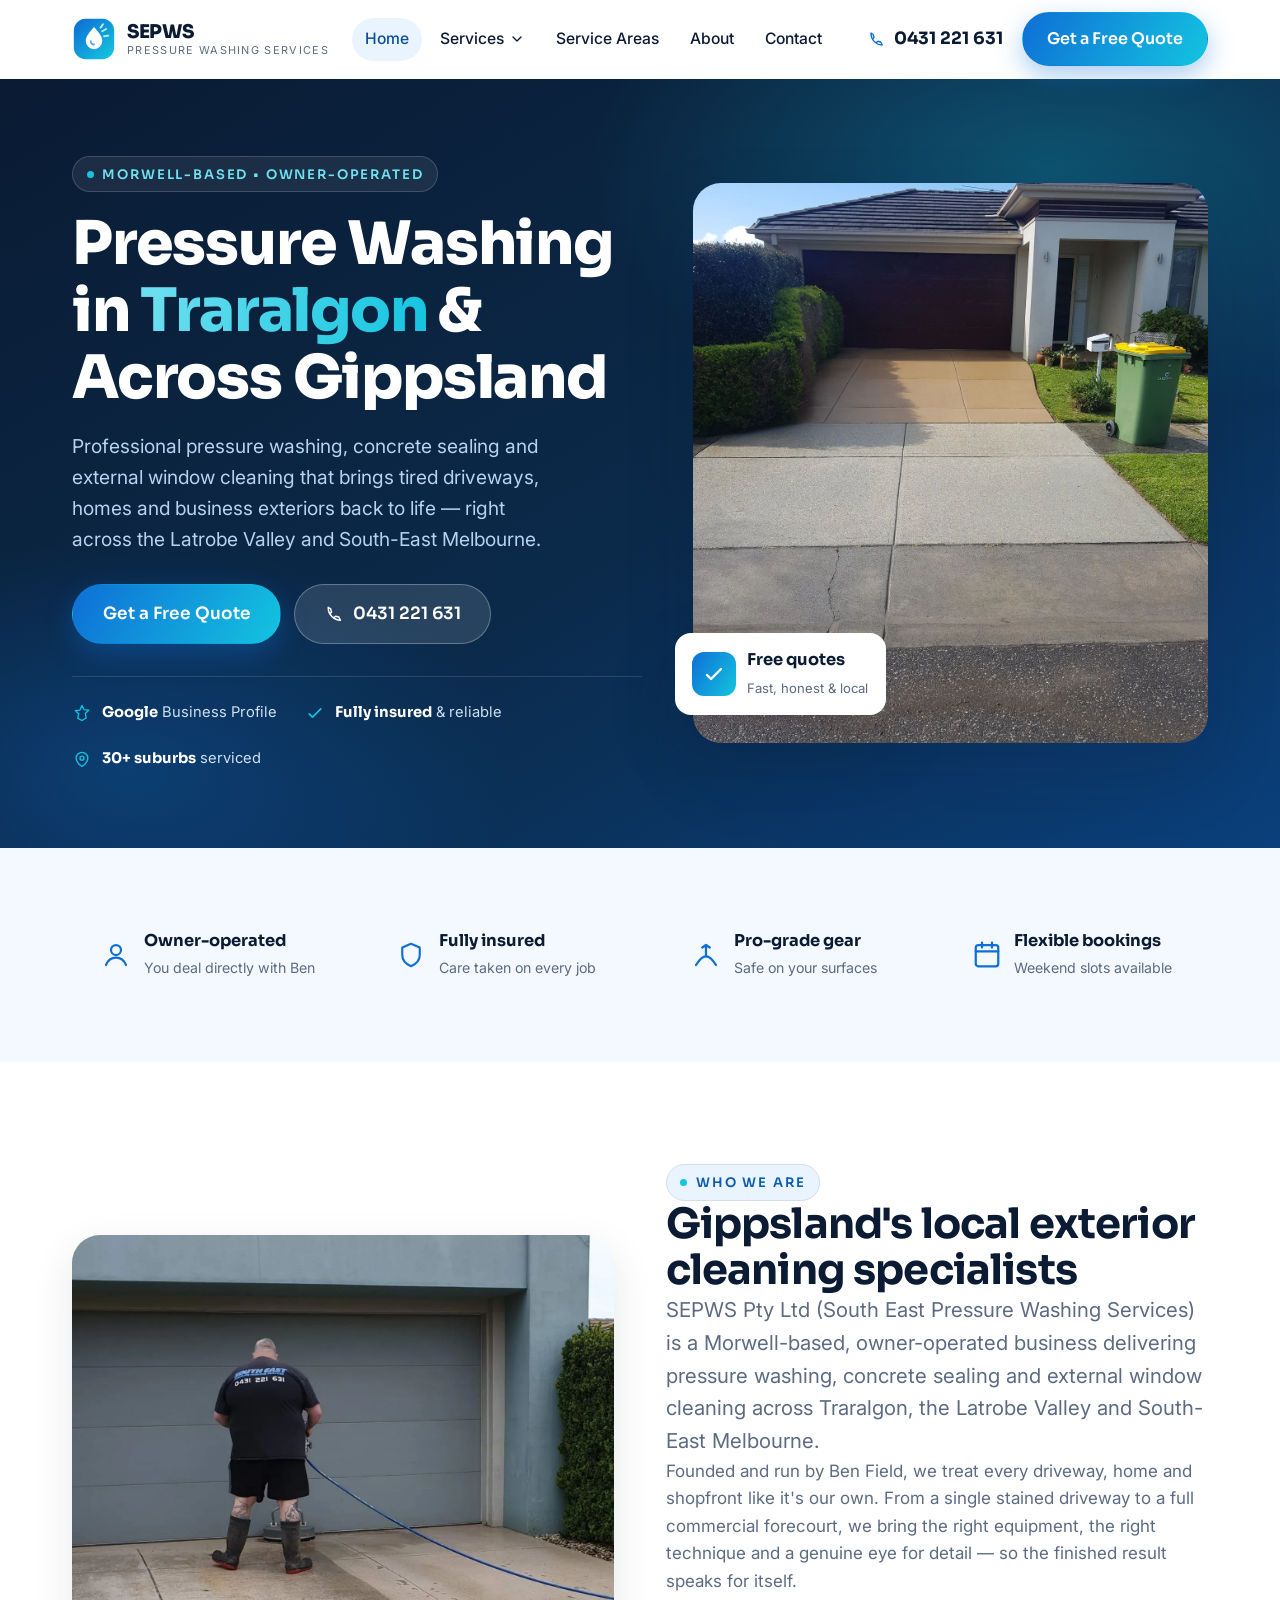
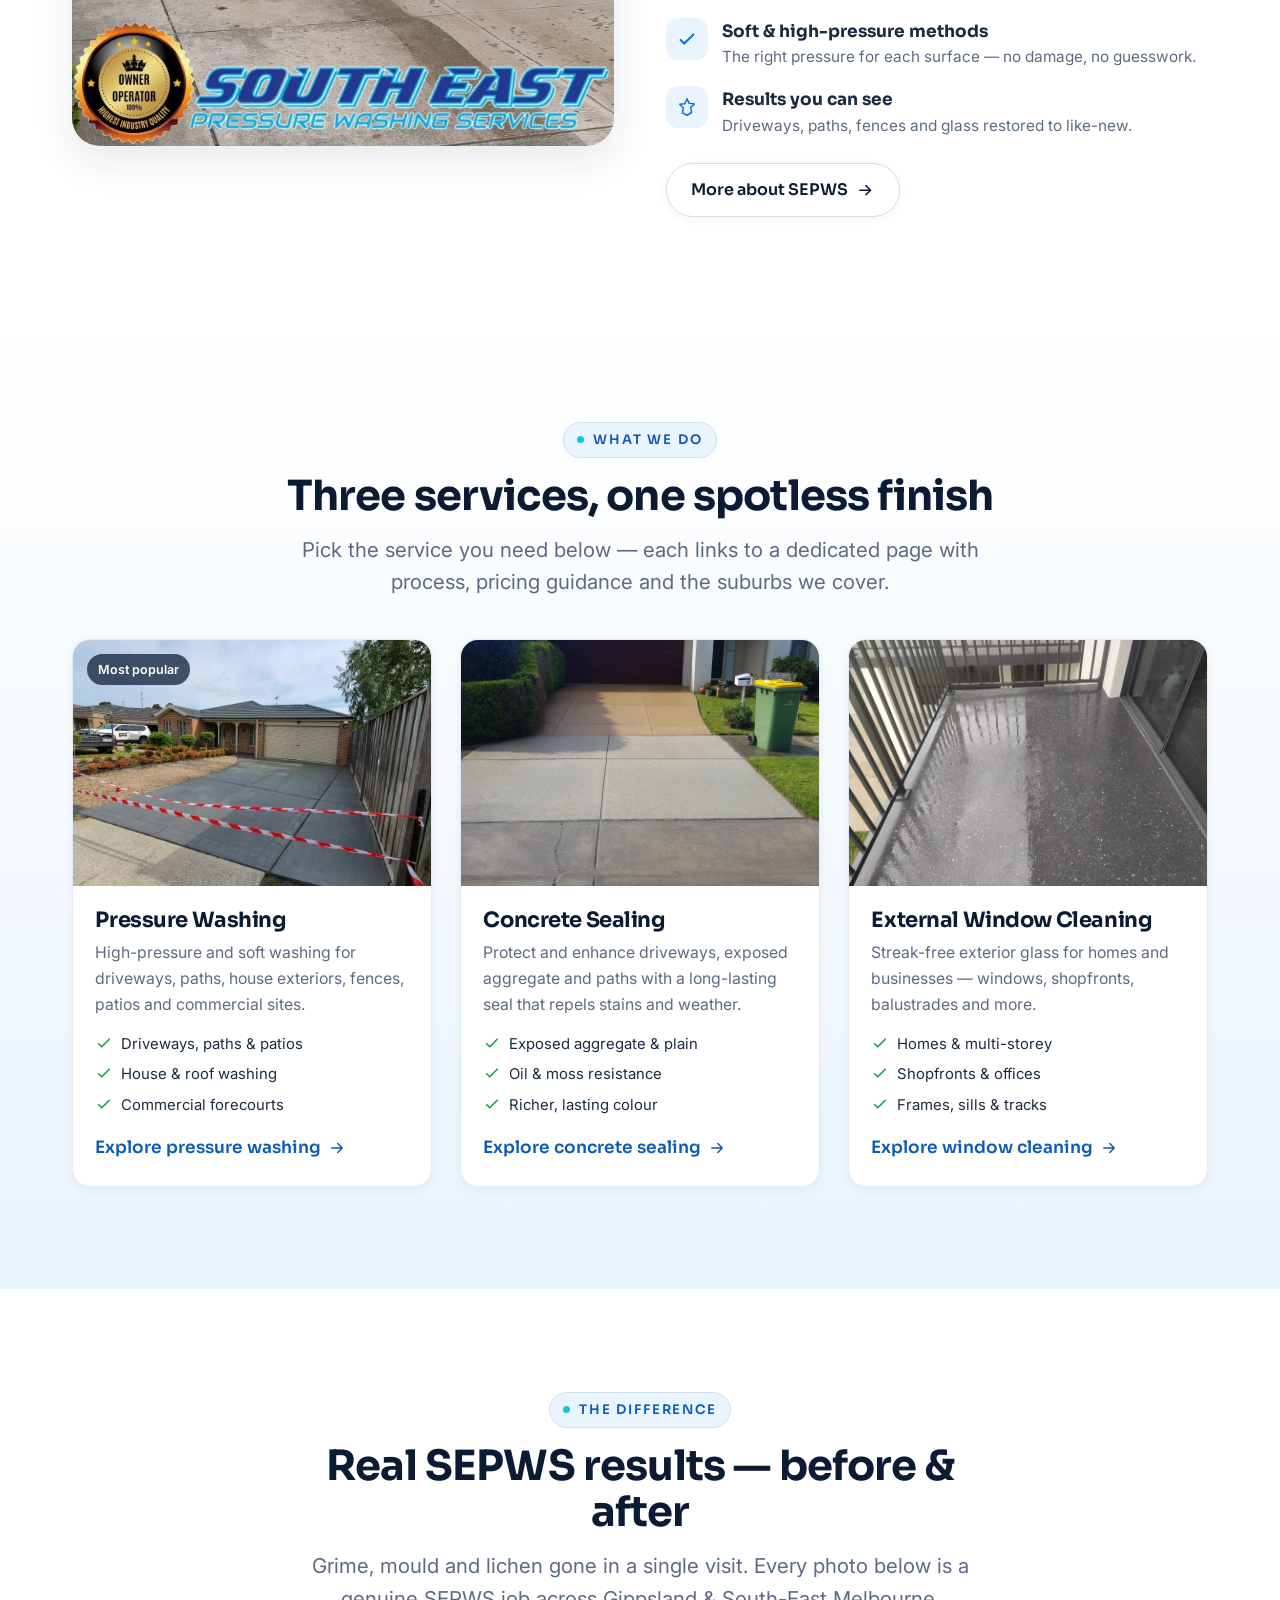
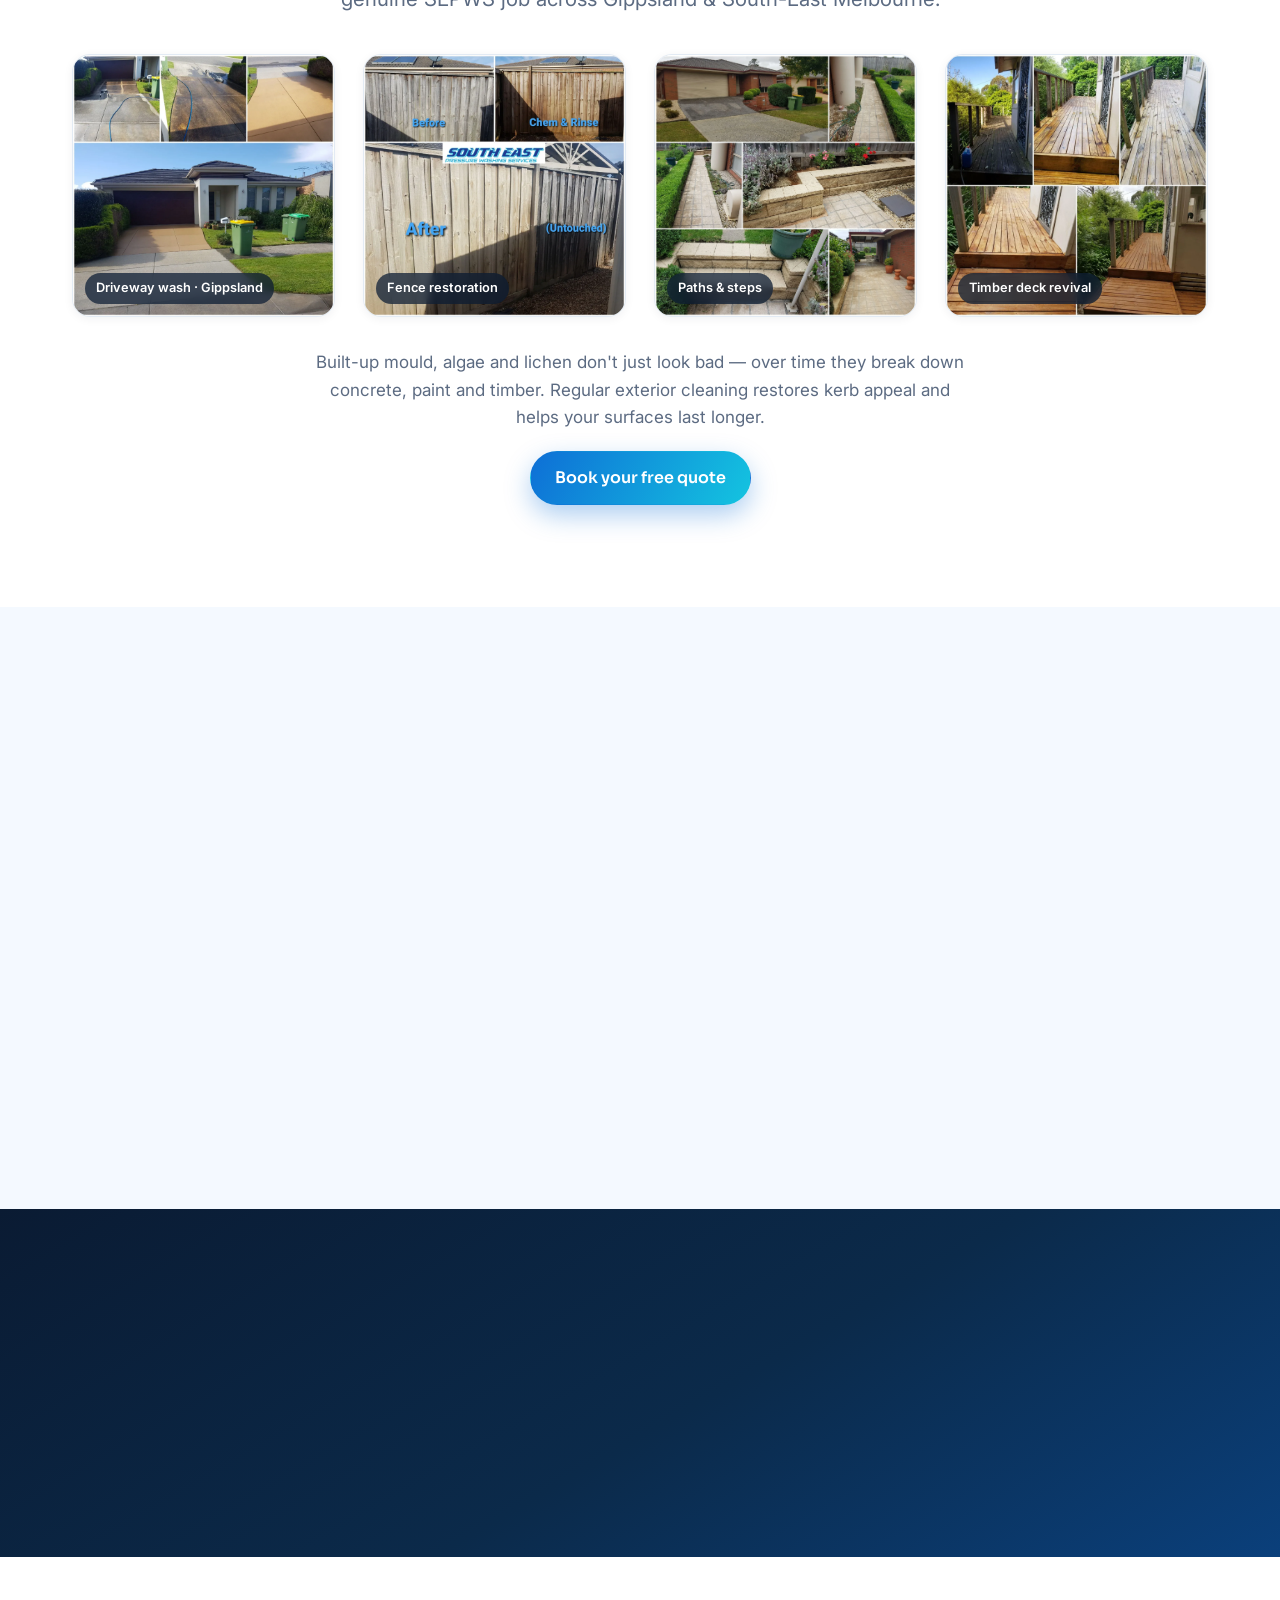
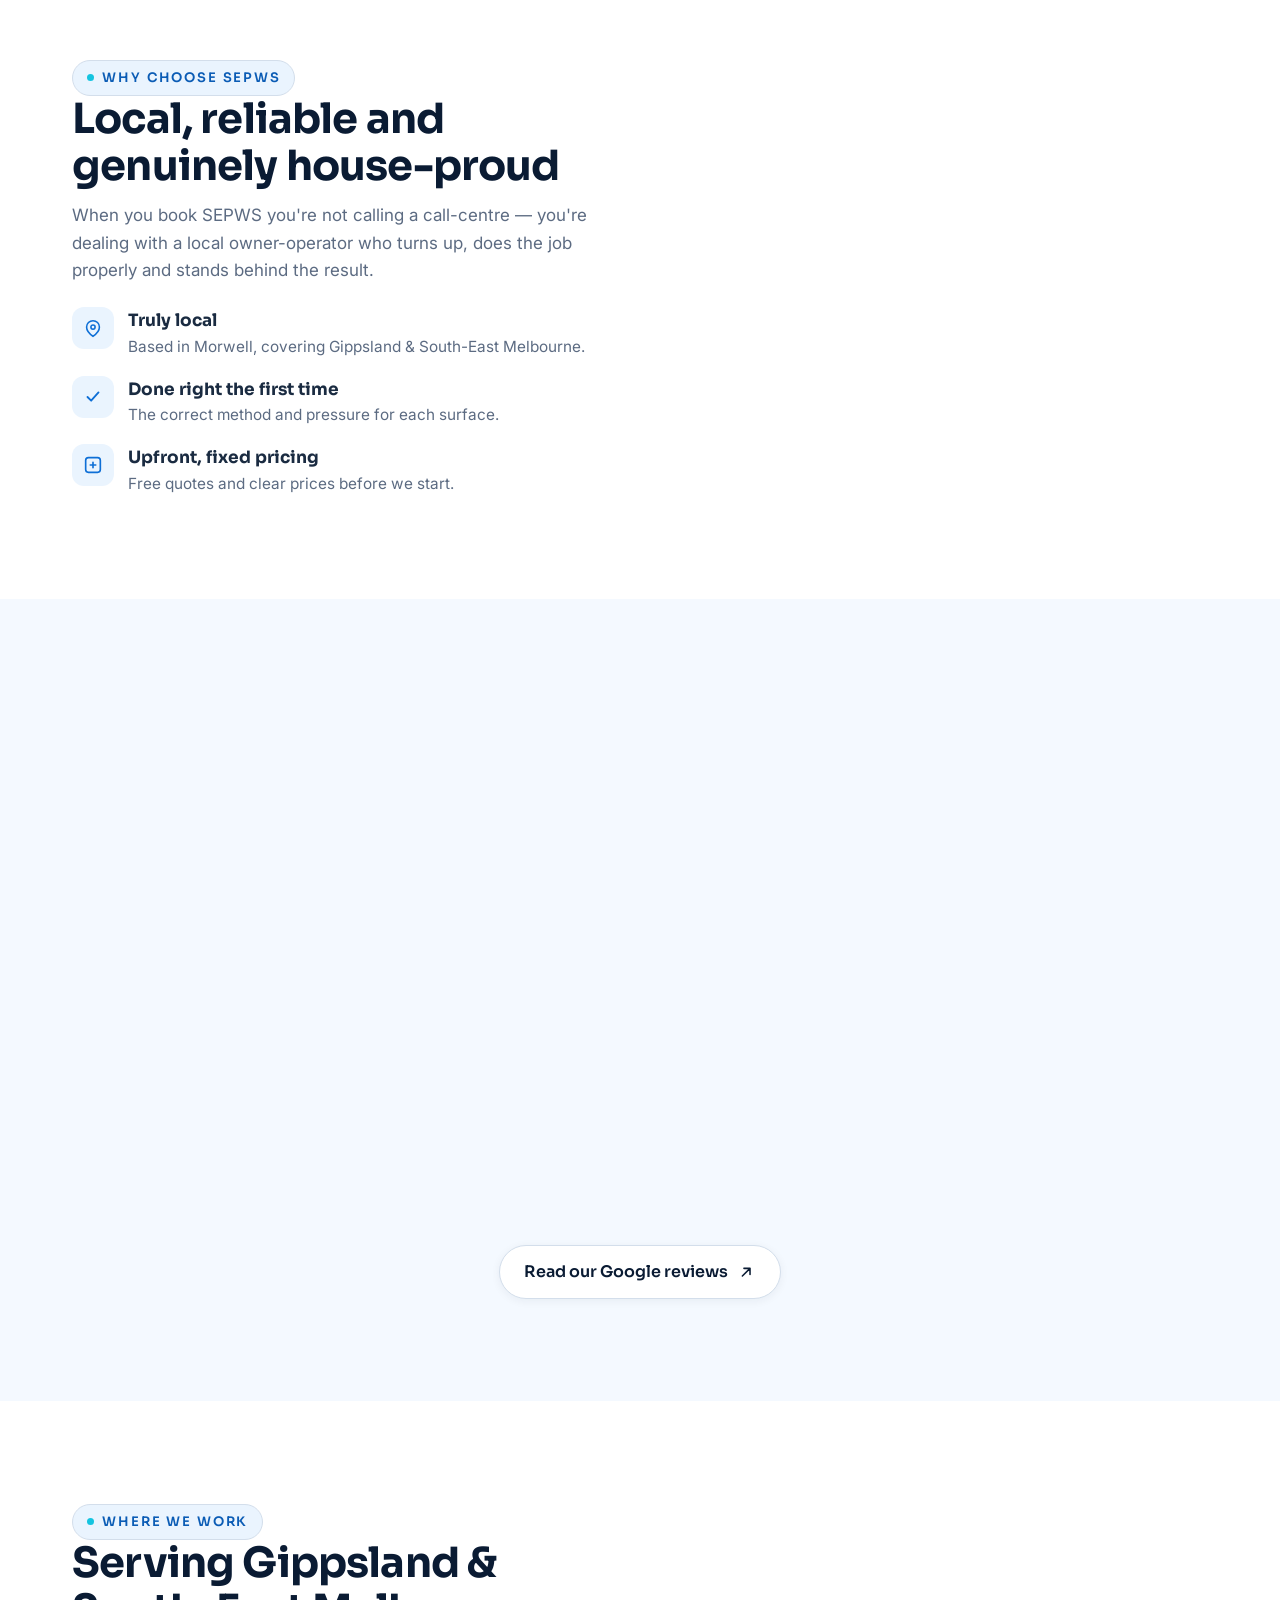
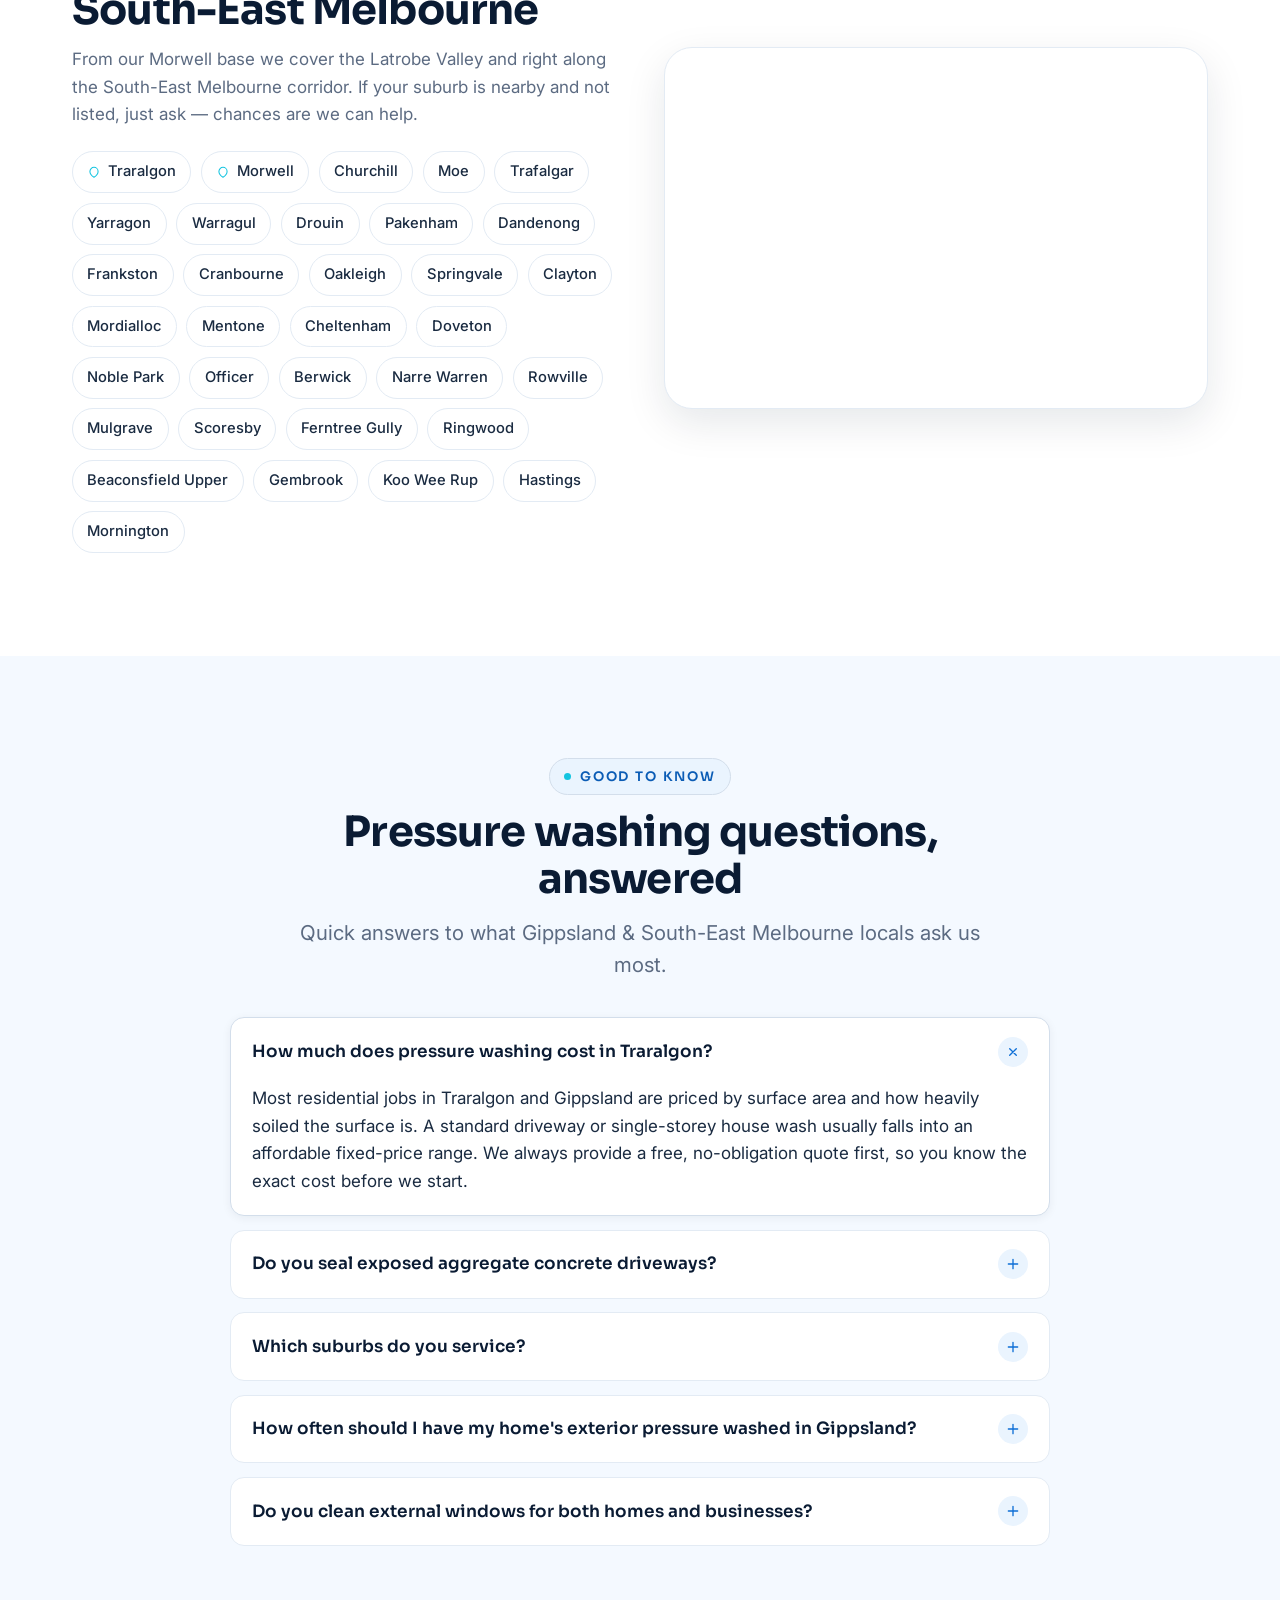
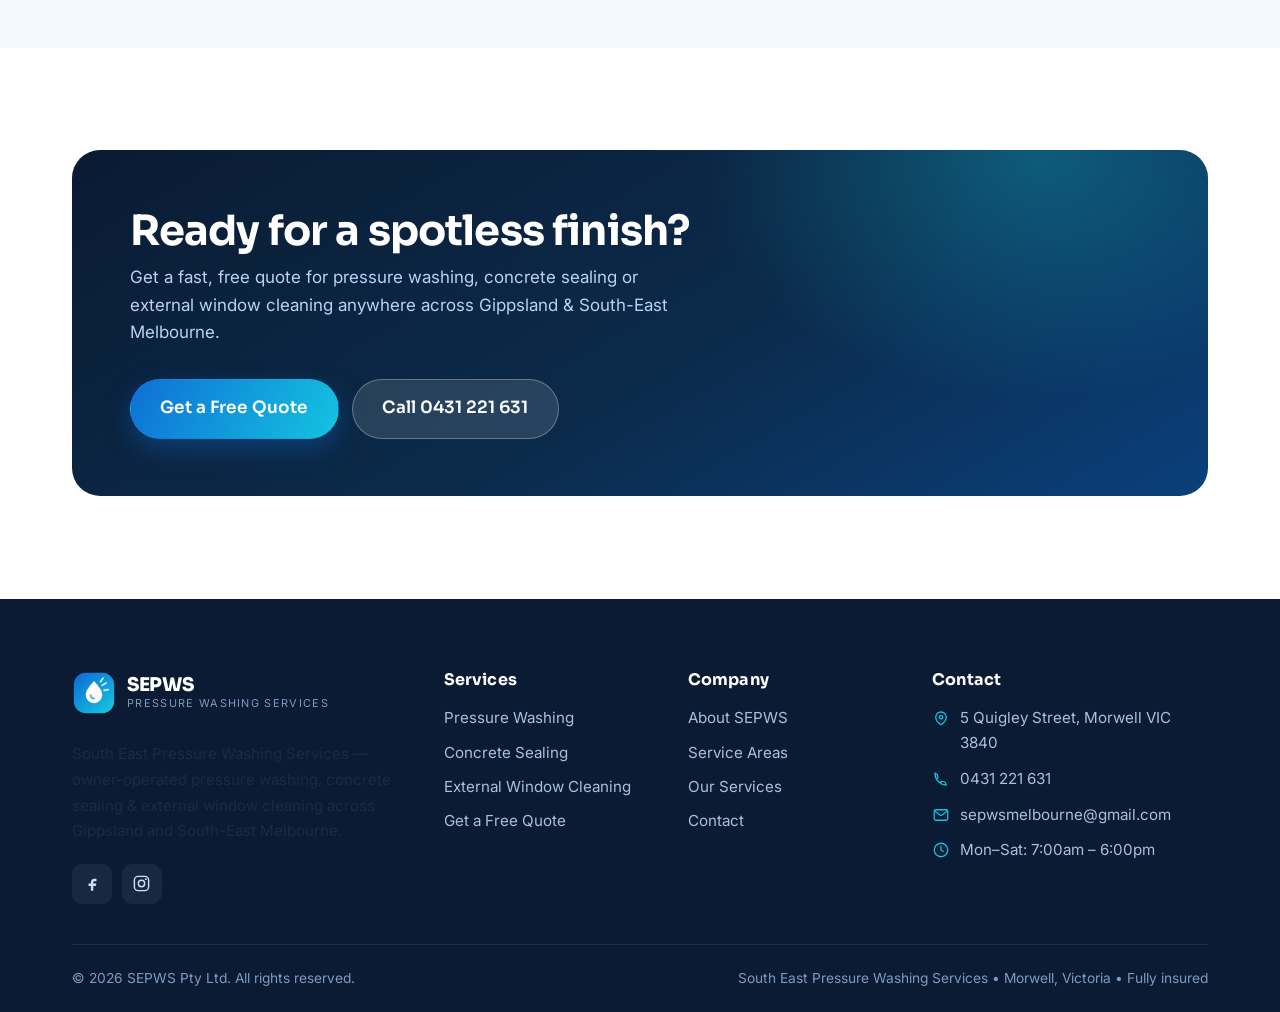
==== commit 86ee26e5: "Add GHL lead tracking script + map quote form to GHL contact fields - Install LeadConnector external" ====
--- a/index.html
+++ b/index.html
@@ -506,5 +506,7 @@
 </div>
 
 <script src="js/main.js" defer></script>
+<!-- LeadConnector / GHL external tracking -->
+<script src="https://link.msgsndr.com/js/external-tracking.js" data-tracking-id="tk_7288af4112064712ab10a76614a99b9b"></script>
 </body>
 </html>
--- a/css/styles.css
+++ b/css/styles.css
@@ -116,8 +116,10 @@
   height: var(--bh); padding: 0 1.5rem; border-radius: 100px;
   font-family: var(--font-head); font-weight: 600; font-size: 1rem;
   border: 1.5px solid transparent; cursor: pointer; white-space: nowrap;
+  -webkit-appearance: none; appearance: none; -webkit-tap-highlight-color: transparent; line-height: 1;
   transition: transform .18s ease, box-shadow .25s ease, background .25s ease, color .2s ease;
 }
+input.btn { text-align: center; }
 .btn svg { width: 1.15em; height: 1.15em; }
 .btn--primary { background: var(--grad-brand); color: #fff; box-shadow: 0 10px 26px rgba(14,111,214,.34); }
 .btn--primary:hover { color: #fff; transform: translateY(-2px); box-shadow: 0 16px 34px rgba(14,111,214,.42); }
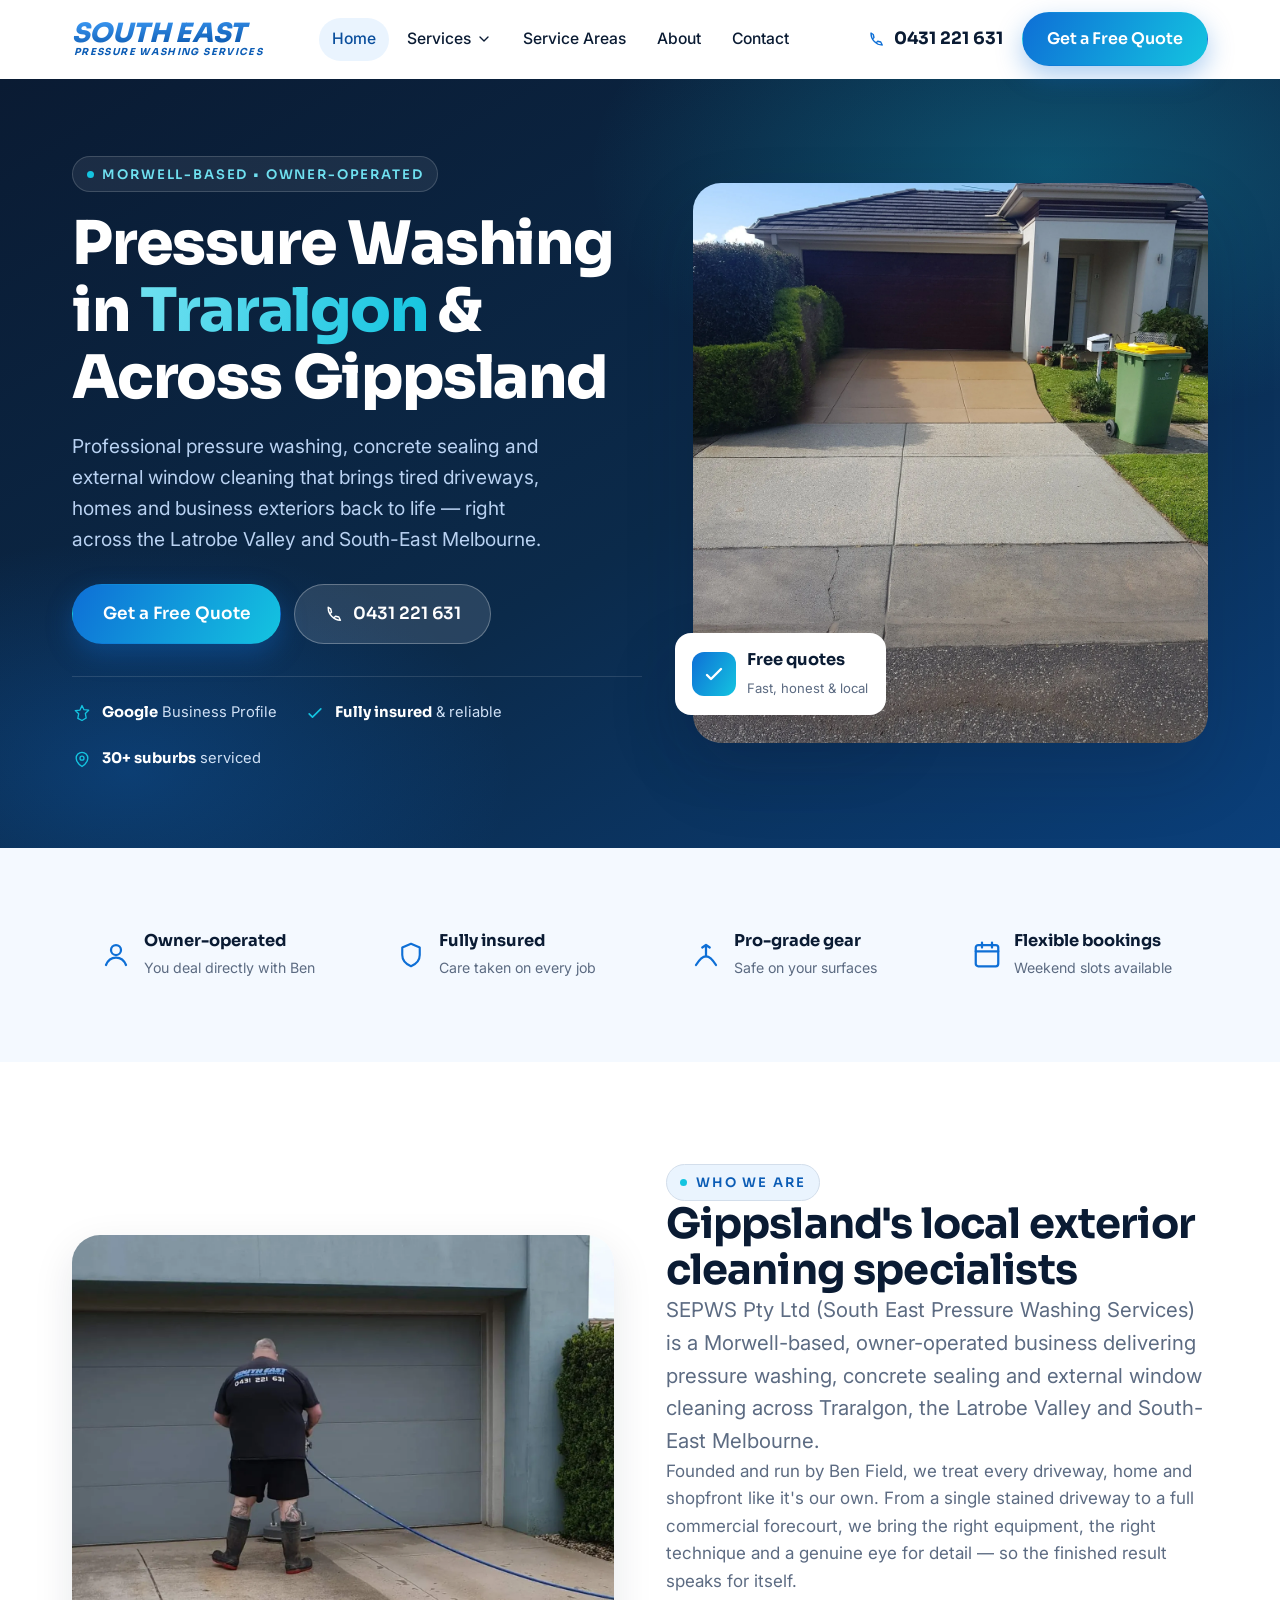
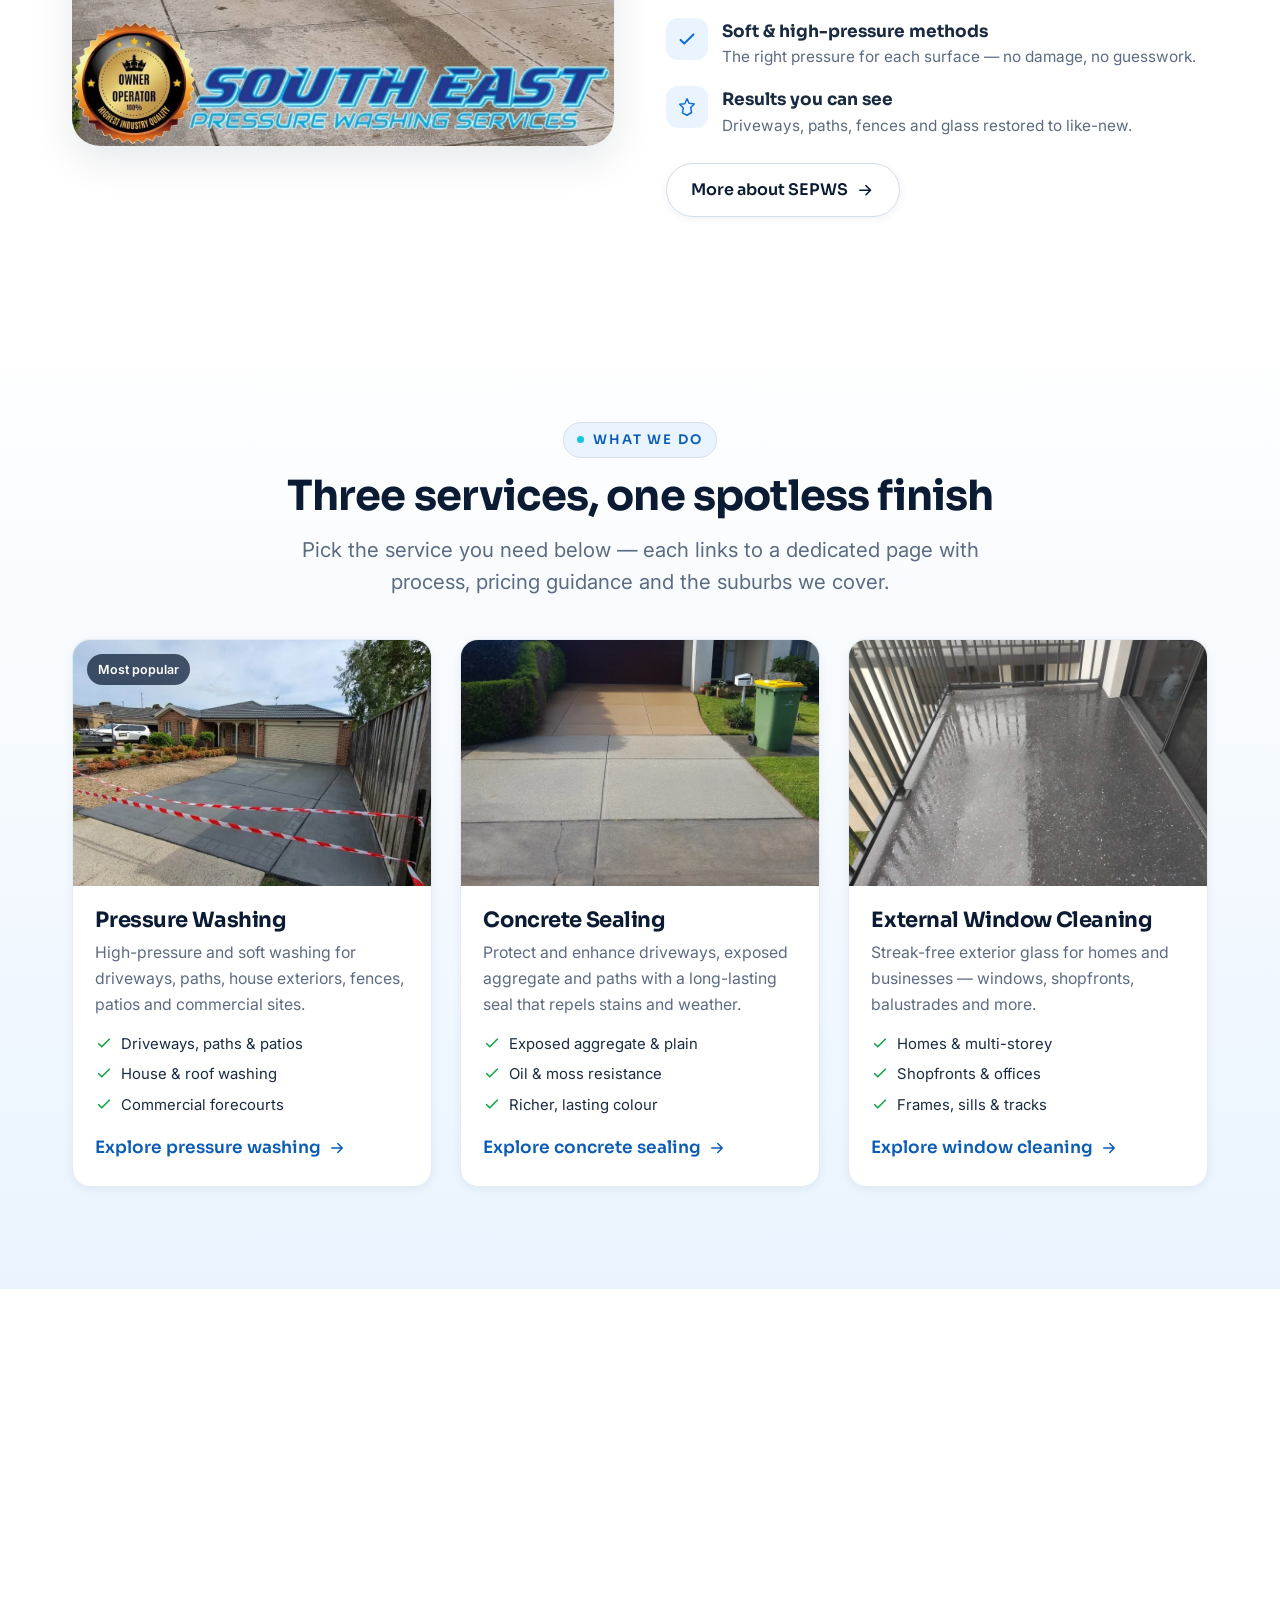
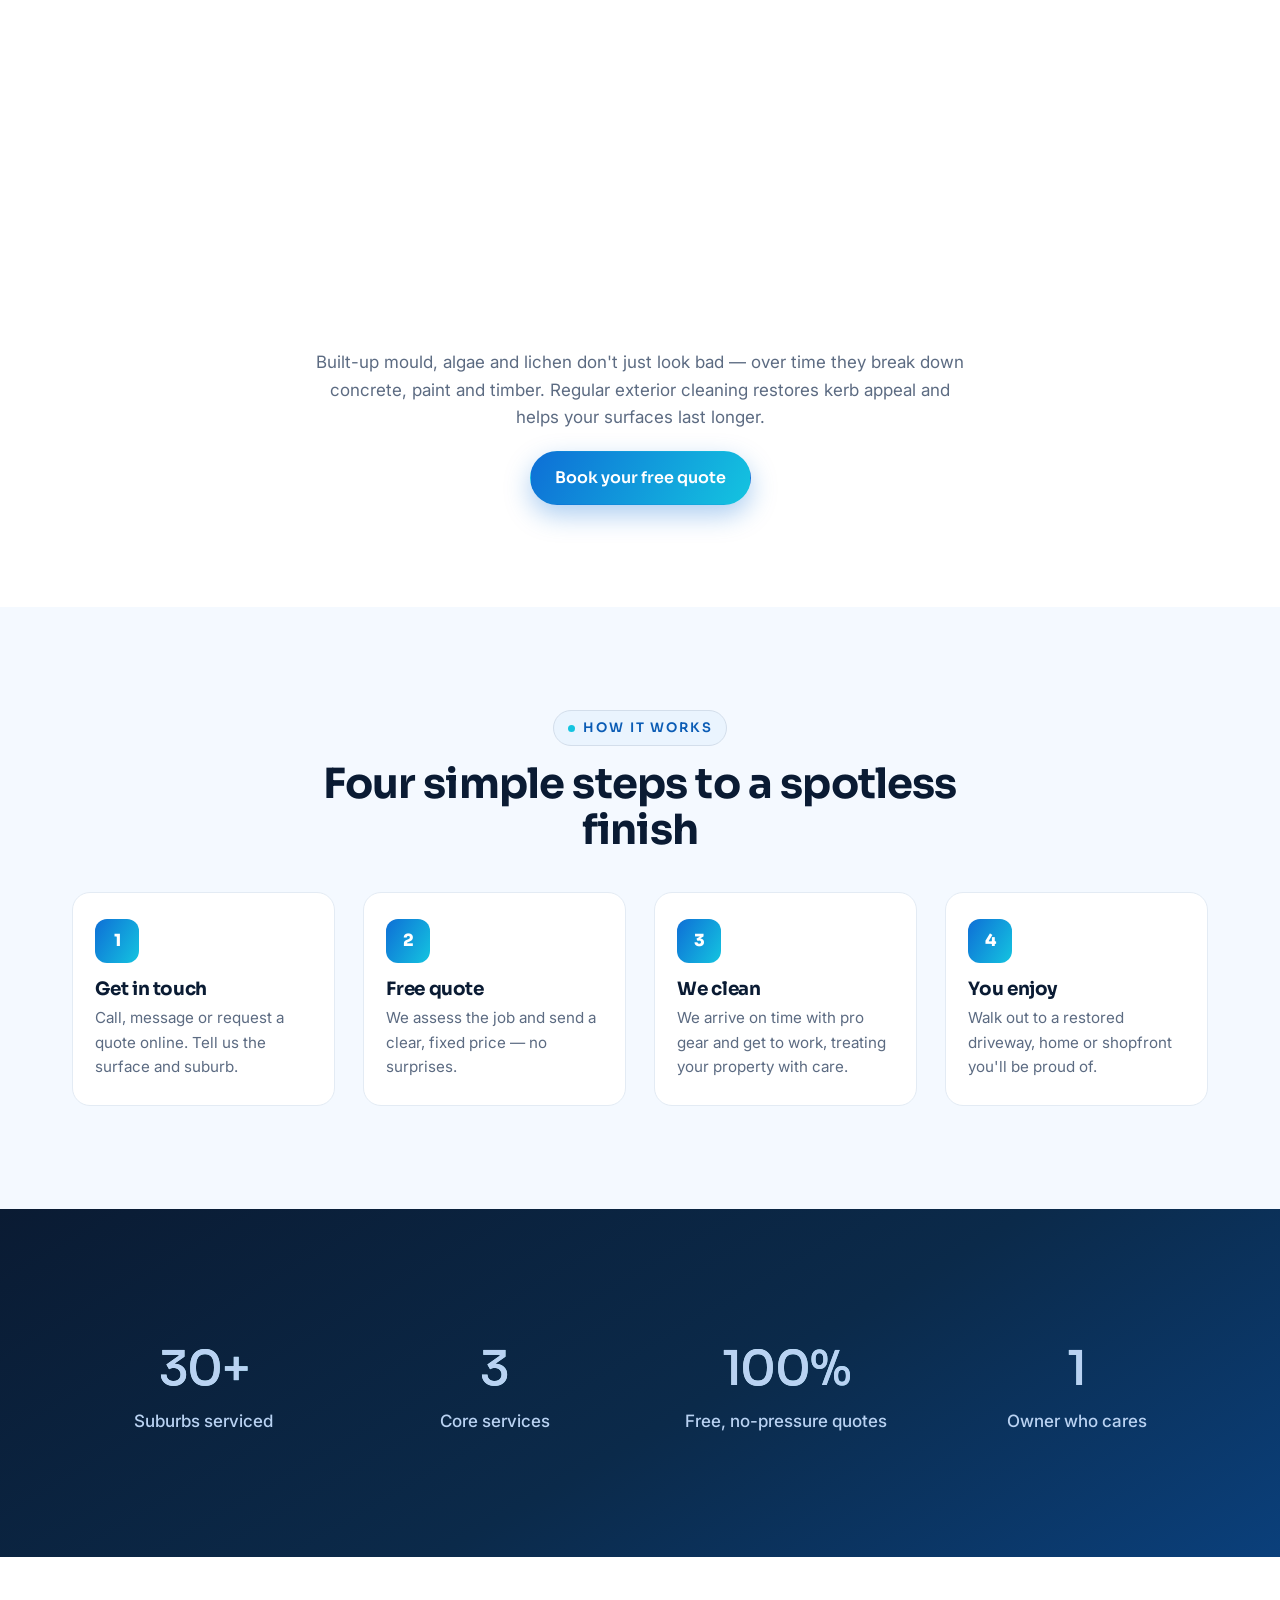
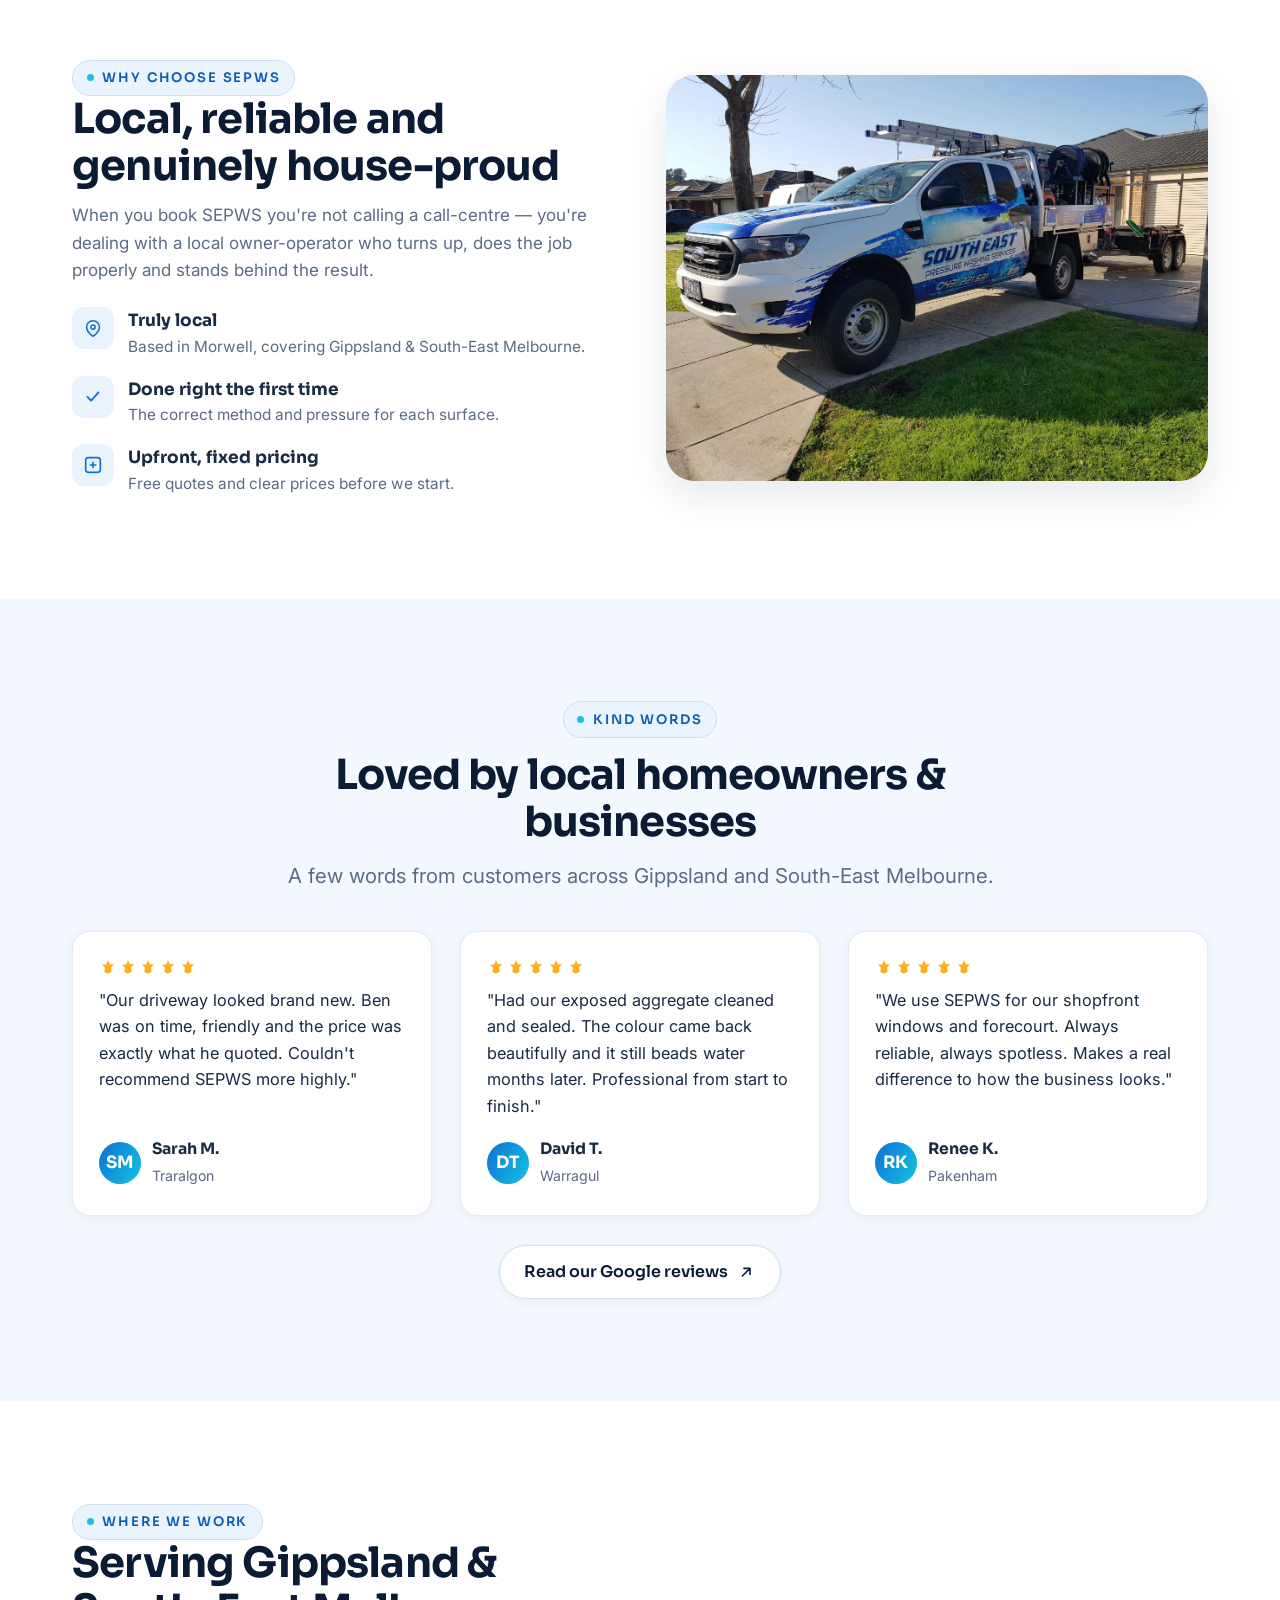
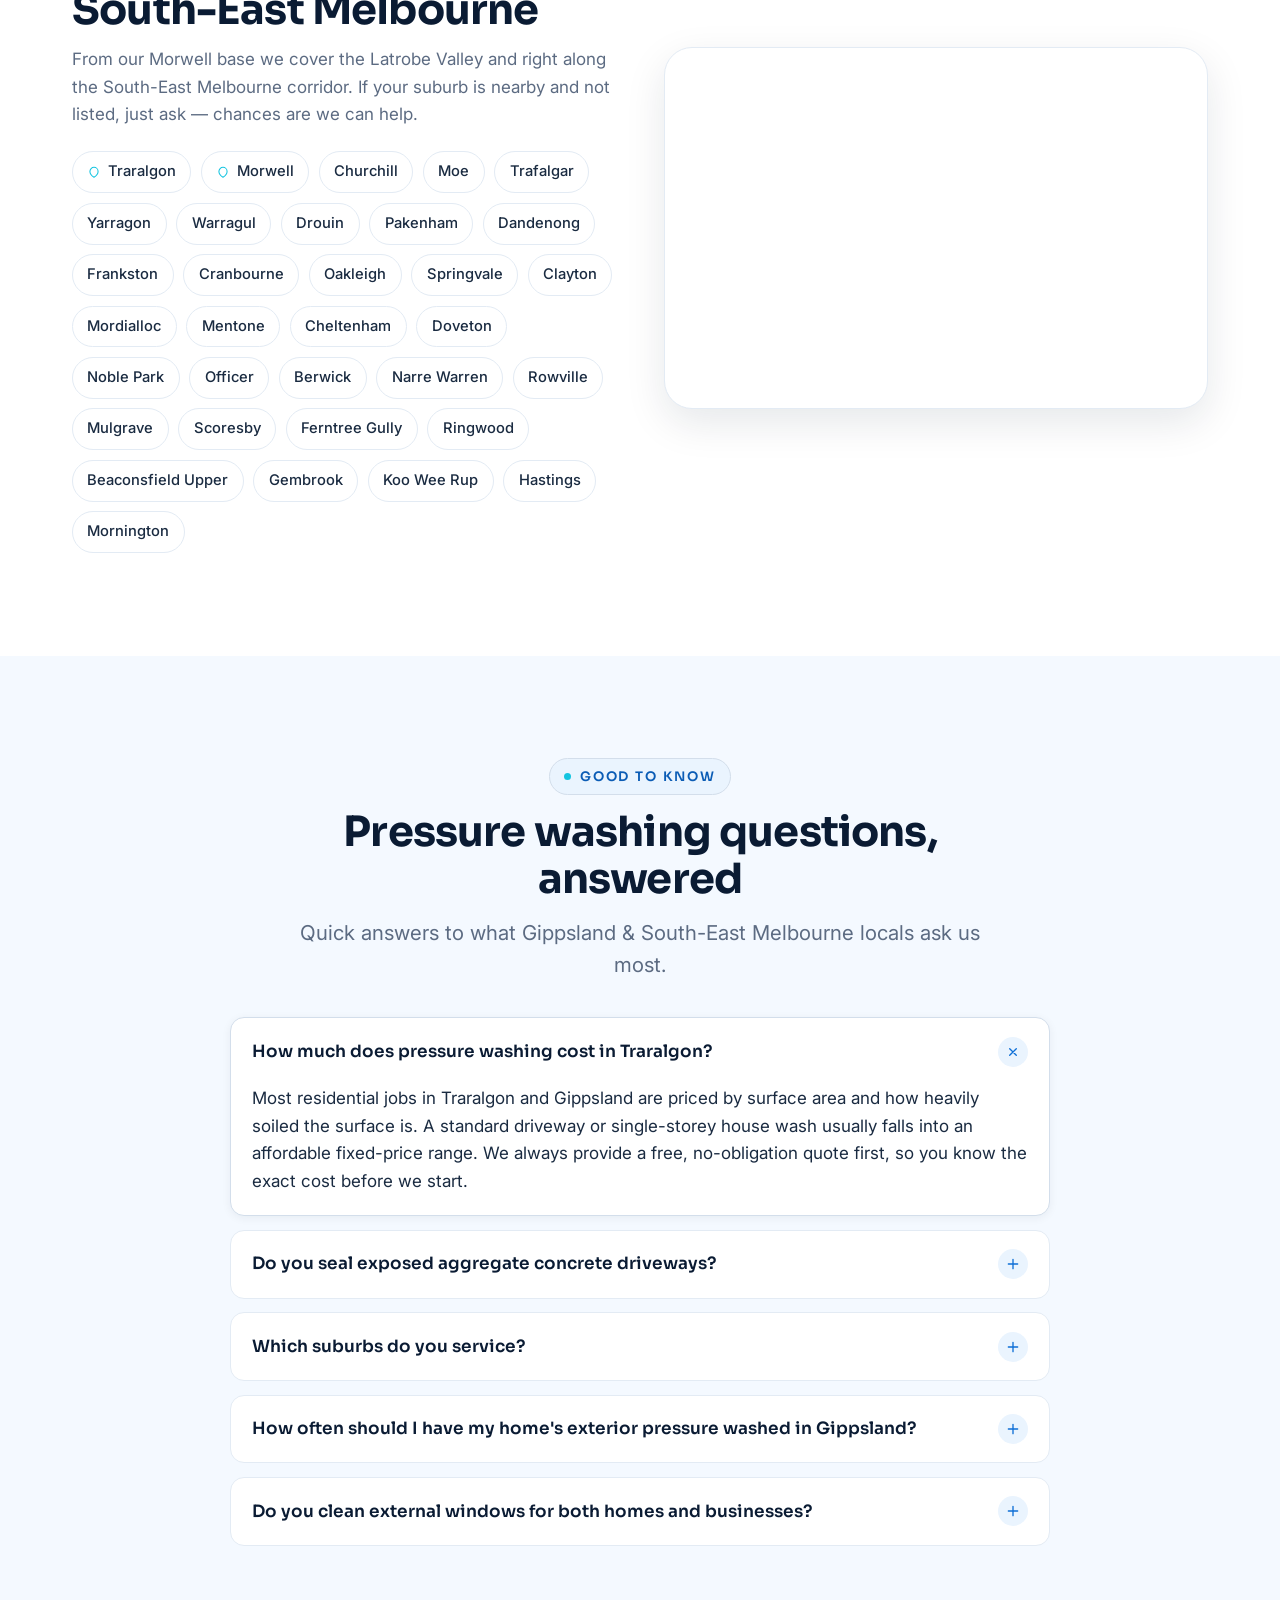
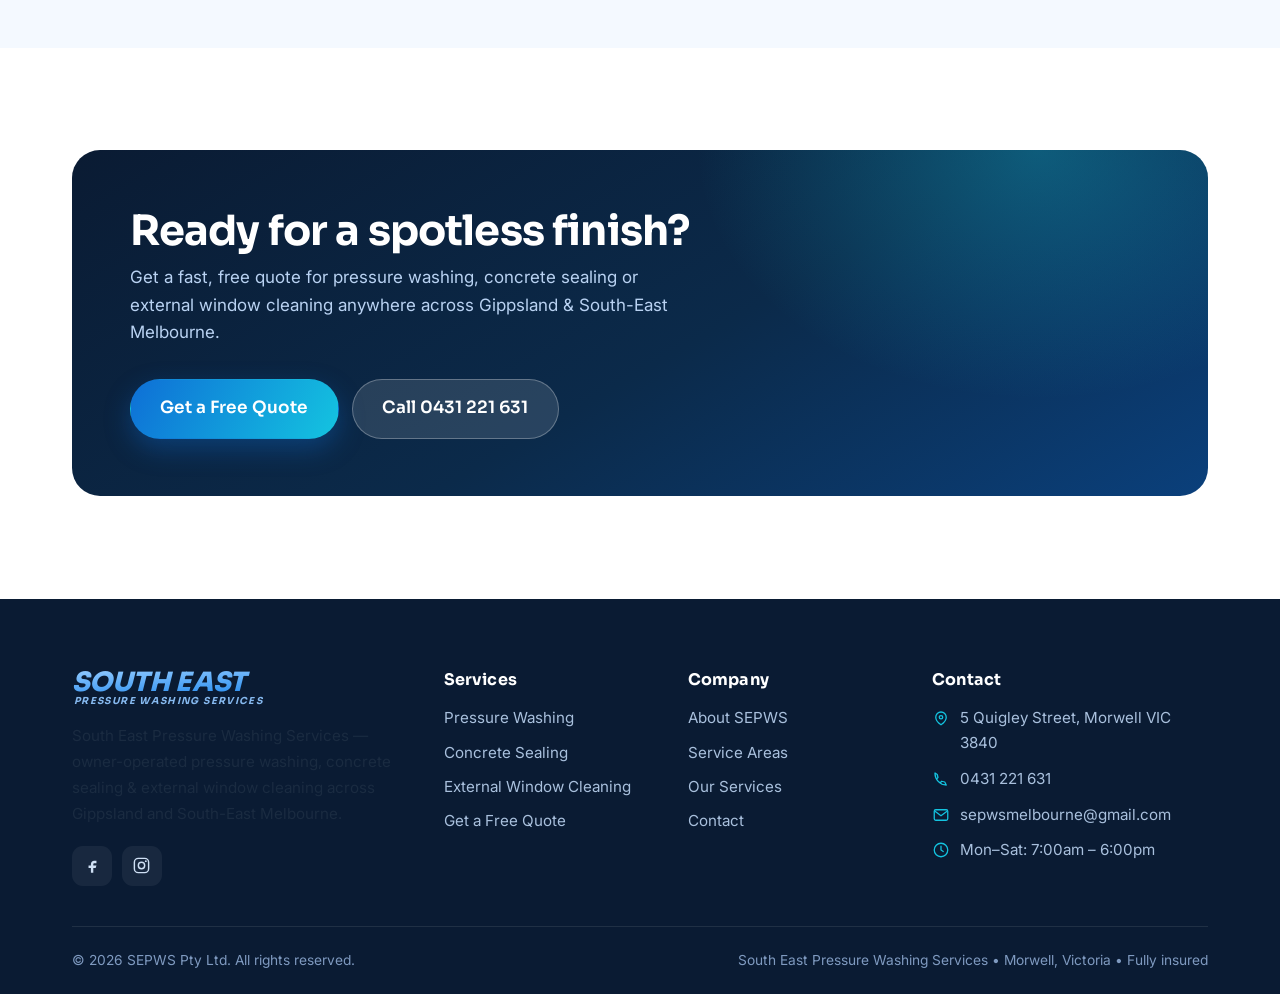
==== commit 3be61f5d: "Update logo: use South East Pressure Washing Services wordmark in header & footer Replace the placeh" ====
--- a/index.html
+++ b/index.html
@@ -103,9 +103,11 @@
 <!-- ===================== HEADER ===================== -->
 <header class="site-header">
   <div class="container nav">
-    <a href="index.html" class="brand" aria-label="SEPWS home">
-      <img src="images/logo.svg" alt="SEPWS logo" class="brand__logo" width="44" height="44">
-      <span class="brand__name"><b>SEPWS</b><span>Pressure Washing Services</span></span>
+    <a href="index.html" class="brand" aria-label="South East Pressure Washing Services — home">
+      <span class="wordmark">
+        <span class="wordmark__top">South East</span>
+        <span class="wordmark__sub">Pressure Washing Services</span>
+      </span>
     </a>
     <nav aria-label="Primary">
       <ul class="nav-links">
@@ -454,9 +456,11 @@
   <div class="container">
     <div class="footer__grid">
       <div>
-        <a href="index.html" class="brand" aria-label="SEPWS home">
-          <img src="images/logo.svg" alt="SEPWS logo" class="brand__logo" width="44" height="44">
-          <span class="brand__name"><b>SEPWS</b><span>Pressure Washing Services</span></span>
+        <a href="index.html" class="brand" aria-label="South East Pressure Washing Services — home">
+          <span class="wordmark">
+            <span class="wordmark__top">South East</span>
+            <span class="wordmark__sub">Pressure Washing Services</span>
+          </span>
         </a>
         <p class="footer__about">South East Pressure Washing Services — owner-operated pressure washing, concrete sealing &amp; external window cleaning across Gippsland and South-East Melbourne.</p>
         <div class="footer__soc">
--- a/css/styles.css
+++ b/css/styles.css
@@ -148,6 +148,22 @@
 .brand__name { display: flex; flex-direction: column; line-height: 1; }
 .brand__name b { font-family: var(--font-head); font-weight: 800; color: var(--ink); font-size: 1.18rem; letter-spacing: -.02em; }
 .brand__name span { font-size: .68rem; letter-spacing: .12em; text-transform: uppercase; color: var(--muted); margin-top: 3px; }
+
+/* South East wordmark logo (recreated in CSS to match brand) */
+.wordmark { display: inline-flex; flex-direction: column; line-height: .88; font-family: var(--font-head); font-style: italic; }
+.wordmark__top {
+  font-weight: 800; font-size: 1.66rem; letter-spacing: .003em; text-transform: uppercase; white-space: nowrap;
+  background: linear-gradient(177deg, #3a97f2 0%, #0b57ad 94%);
+  -webkit-background-clip: text; background-clip: text; color: transparent;
+}
+.wordmark__sub { font-weight: 700; font-size: .6rem; letter-spacing: .142em; text-transform: uppercase; color: var(--brand-600); margin-top: 3px; padding-left: 2px; white-space: nowrap; }
+/* dark-background (footer) variant */
+.footer .wordmark__top { background: linear-gradient(177deg, #8ec8ff 0%, #2b8ff0 96%); -webkit-background-clip: text; background-clip: text; color: transparent; }
+.footer .wordmark__sub { color: #86b9ef; }
+@media (max-width: 400px){
+  .wordmark__top { font-size: 1.4rem; }
+  .wordmark__sub { font-size: .55rem; letter-spacing: .12em; }
+}
 
 .nav-links { display: flex; align-items: center; gap: .35rem; }
 .nav-links > li > a {
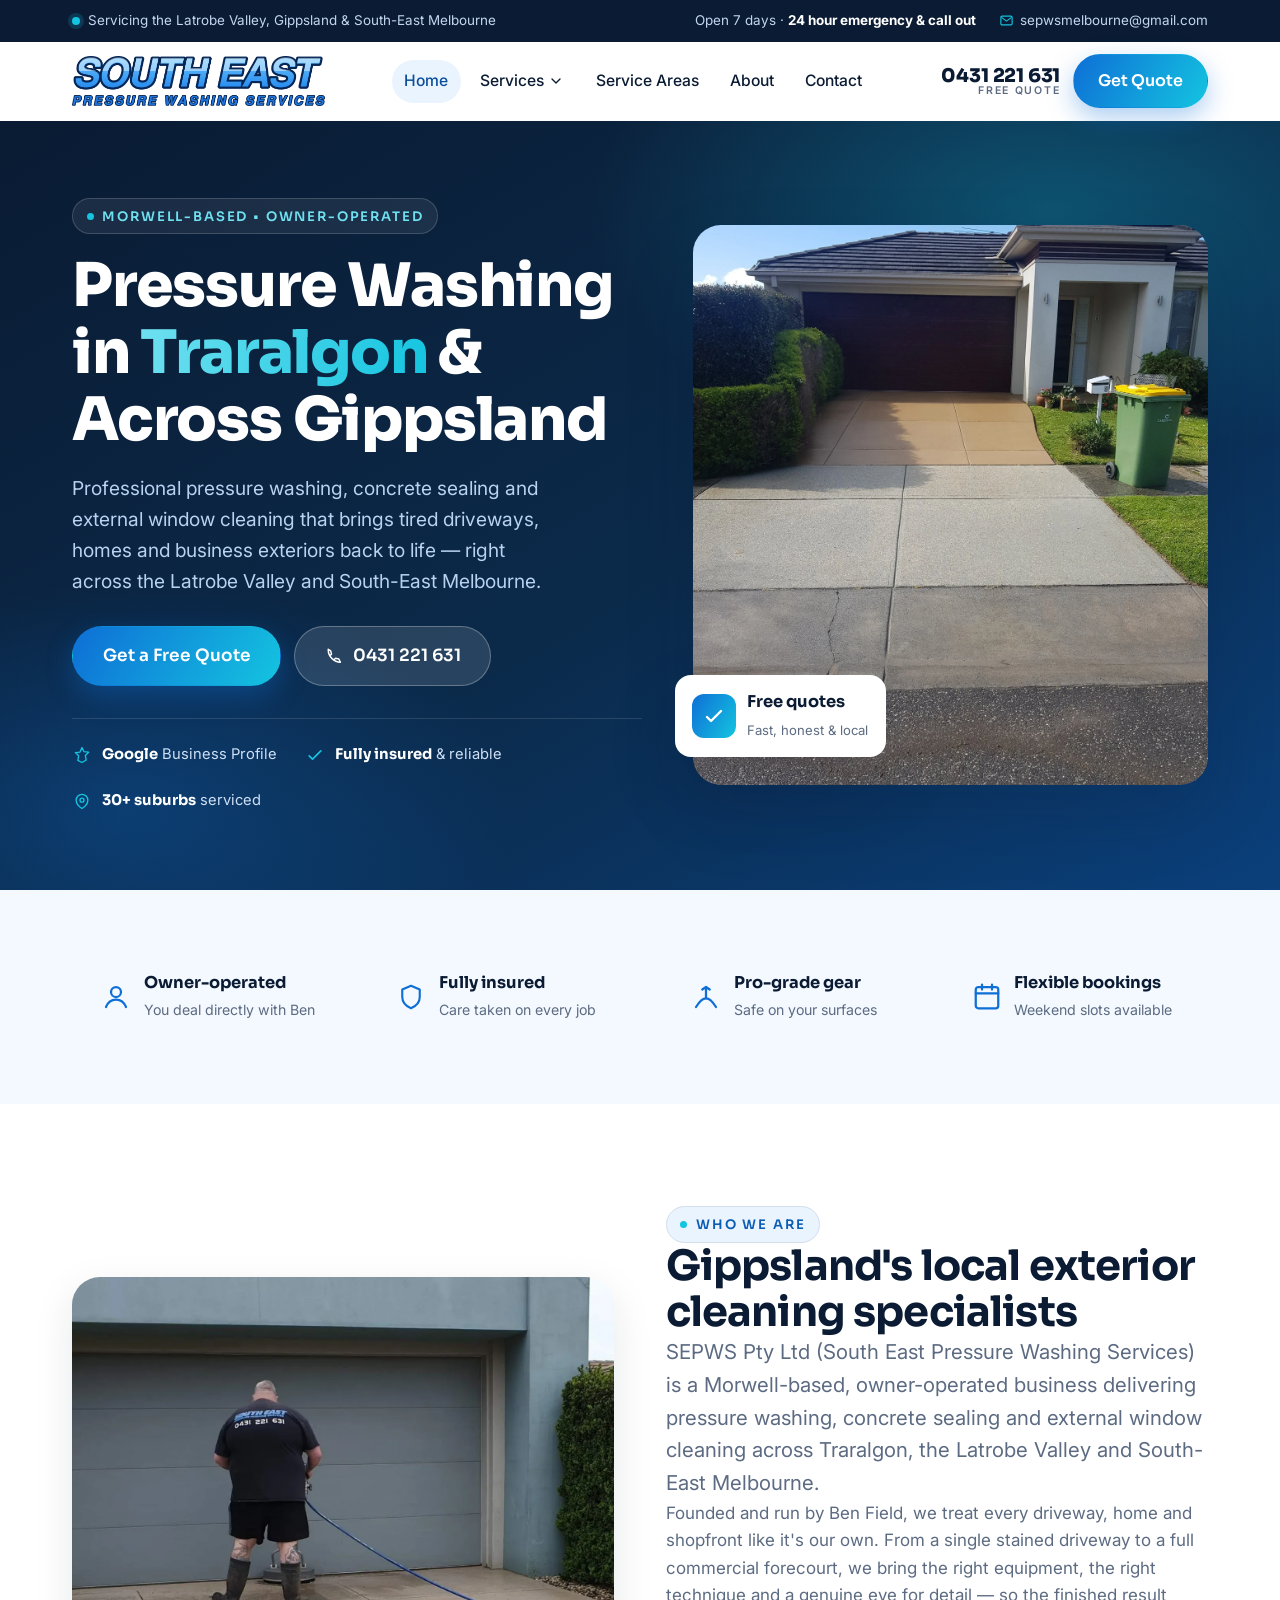
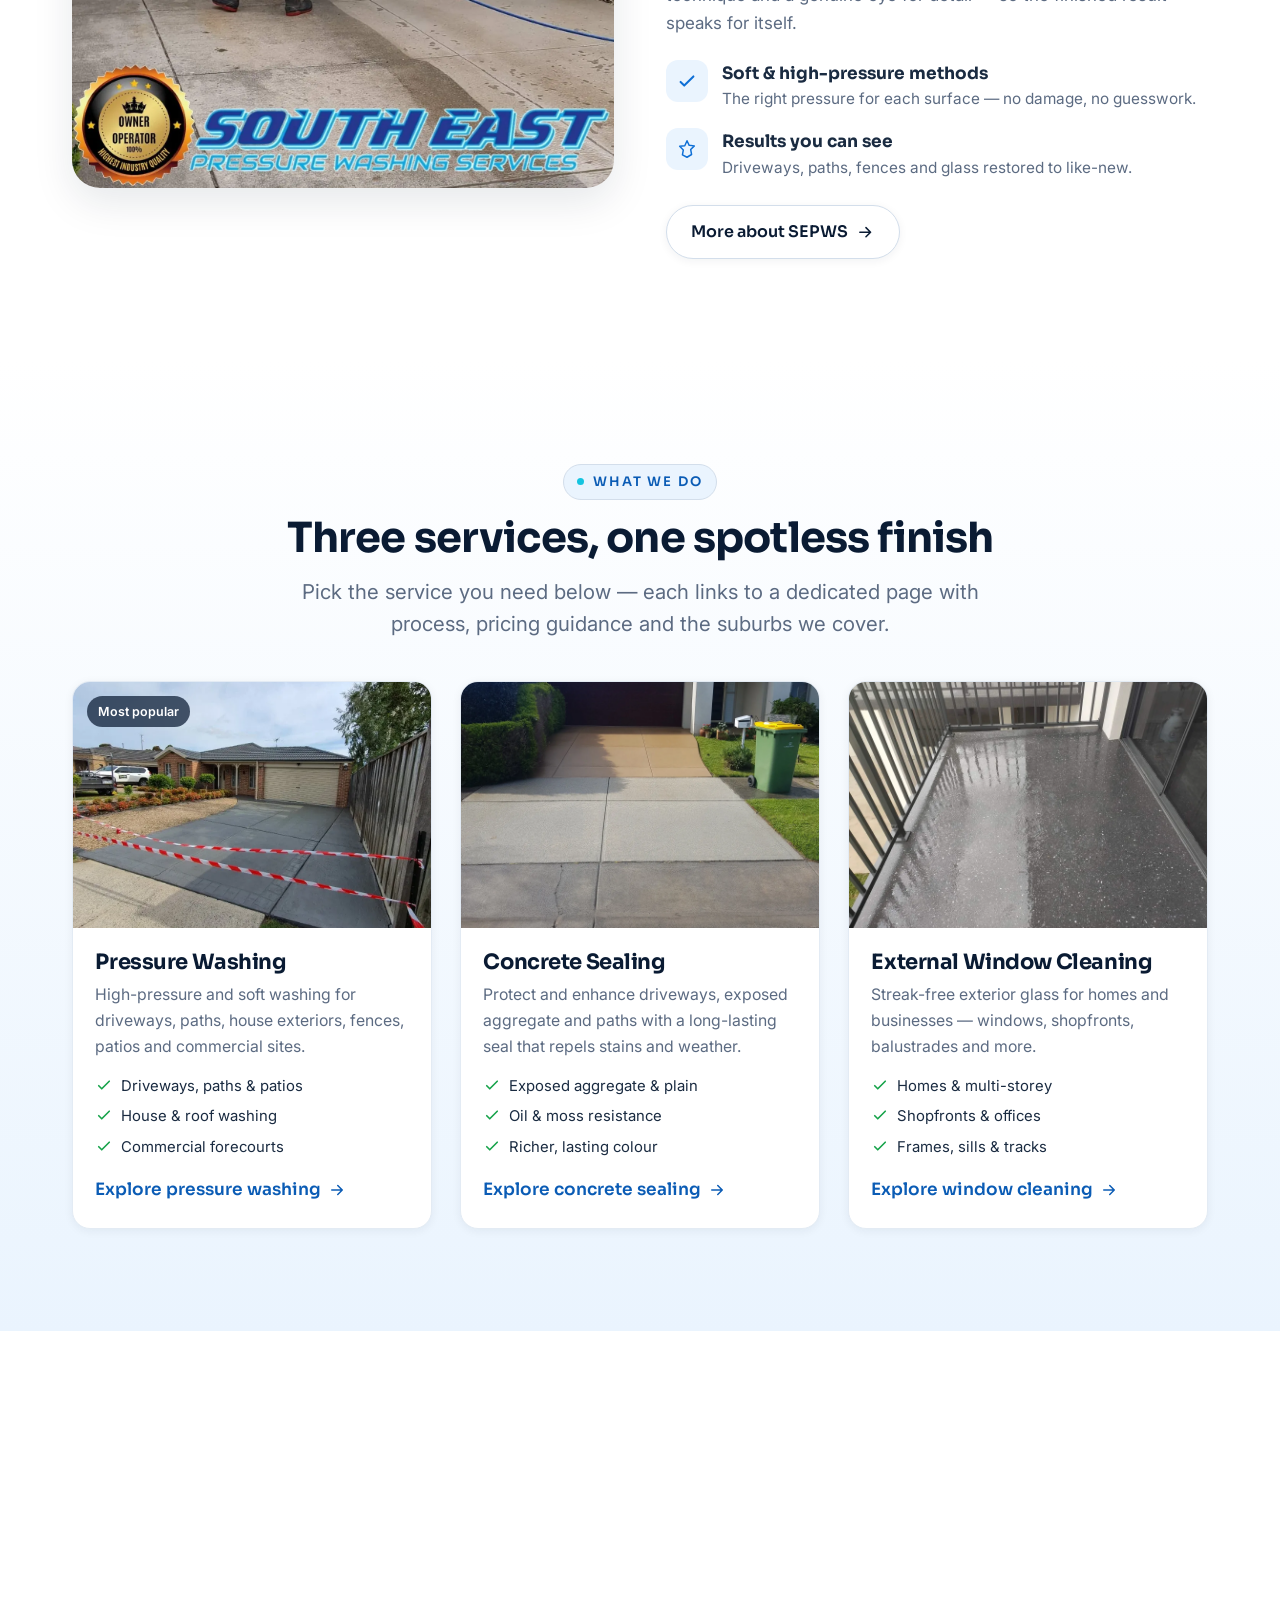
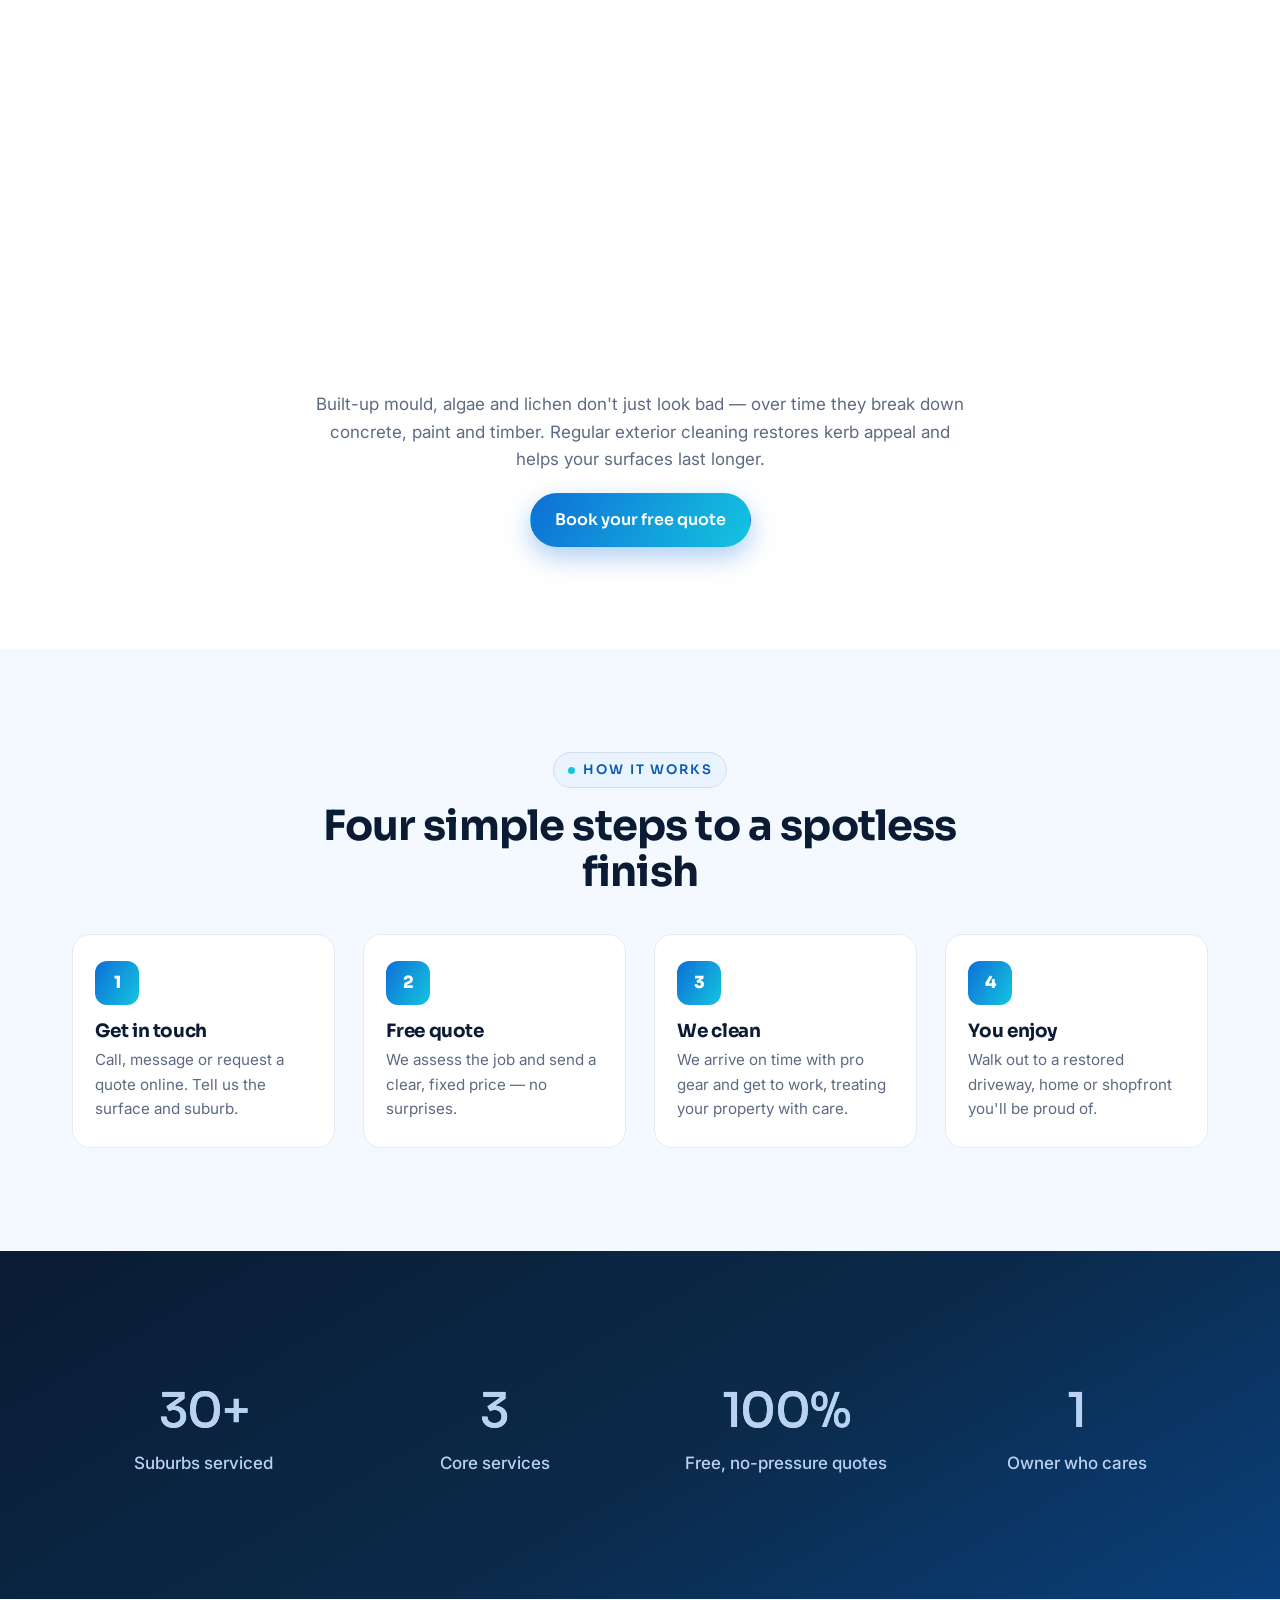
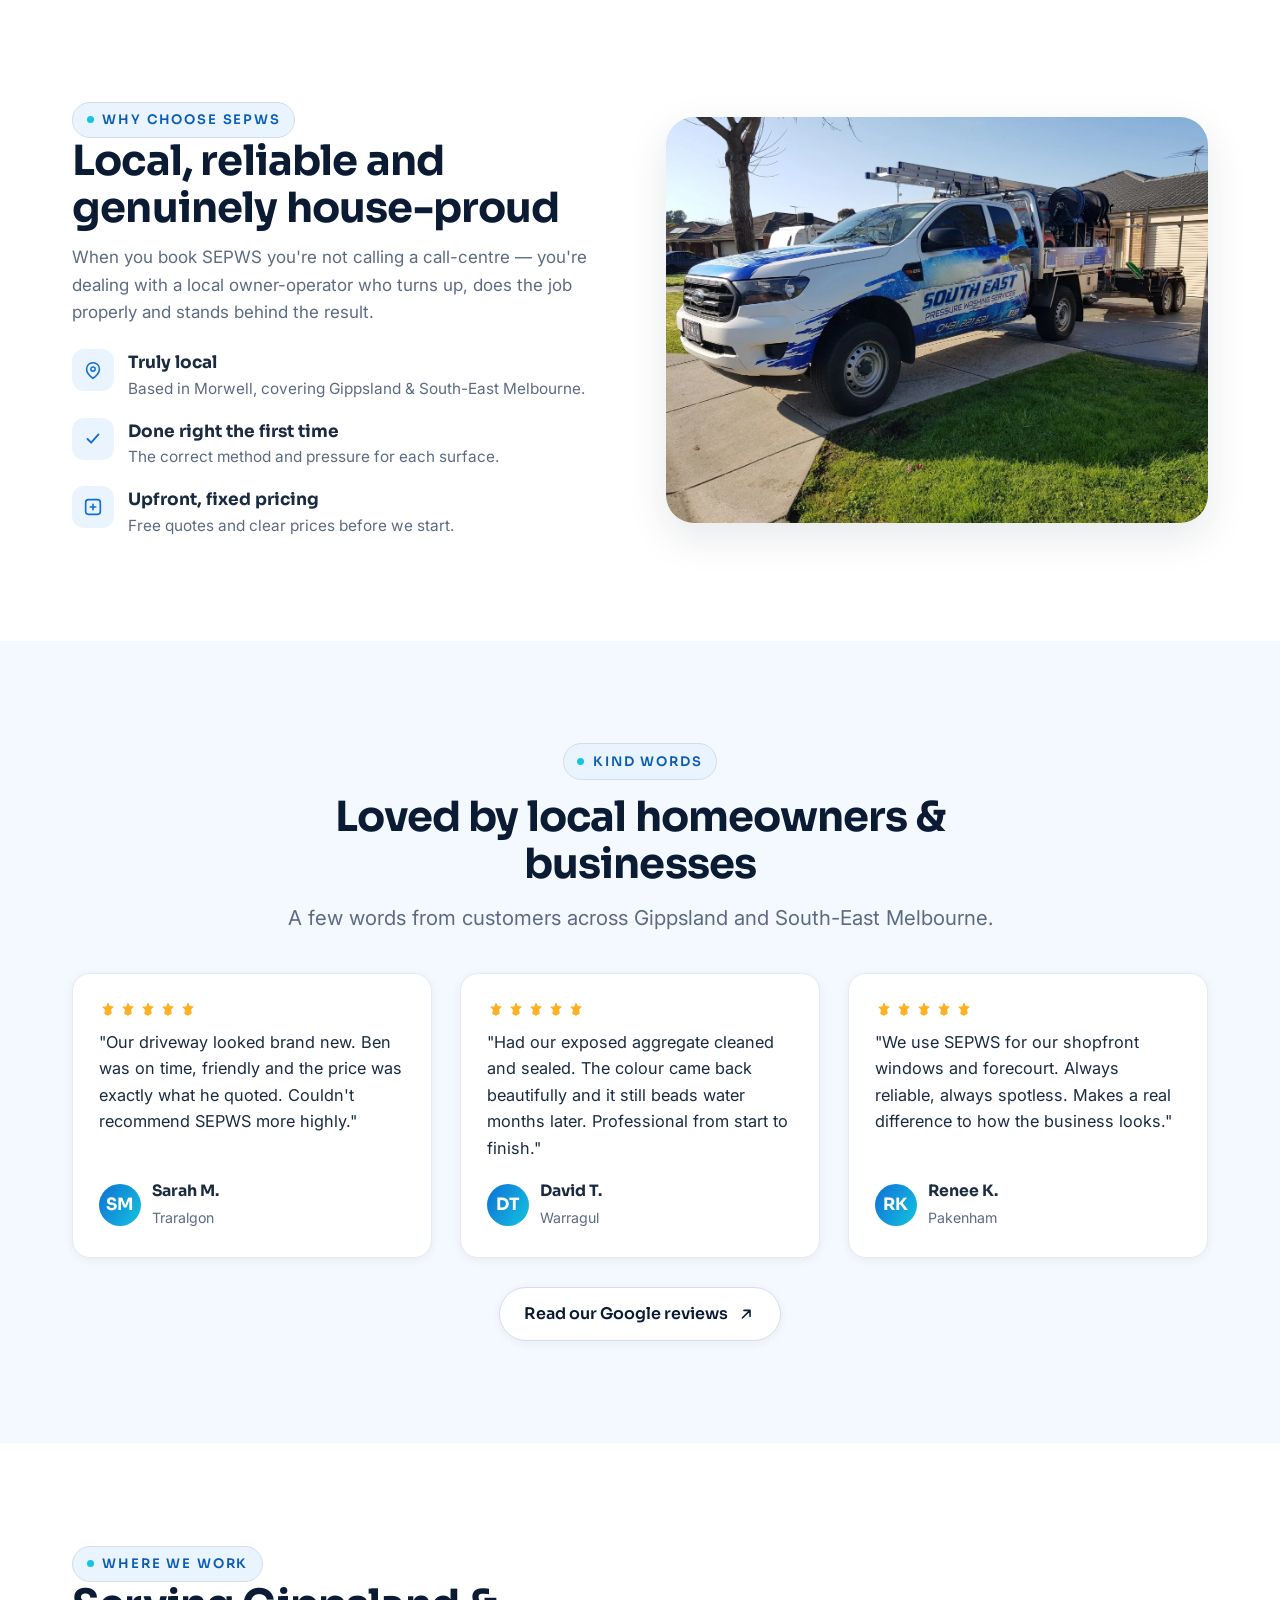
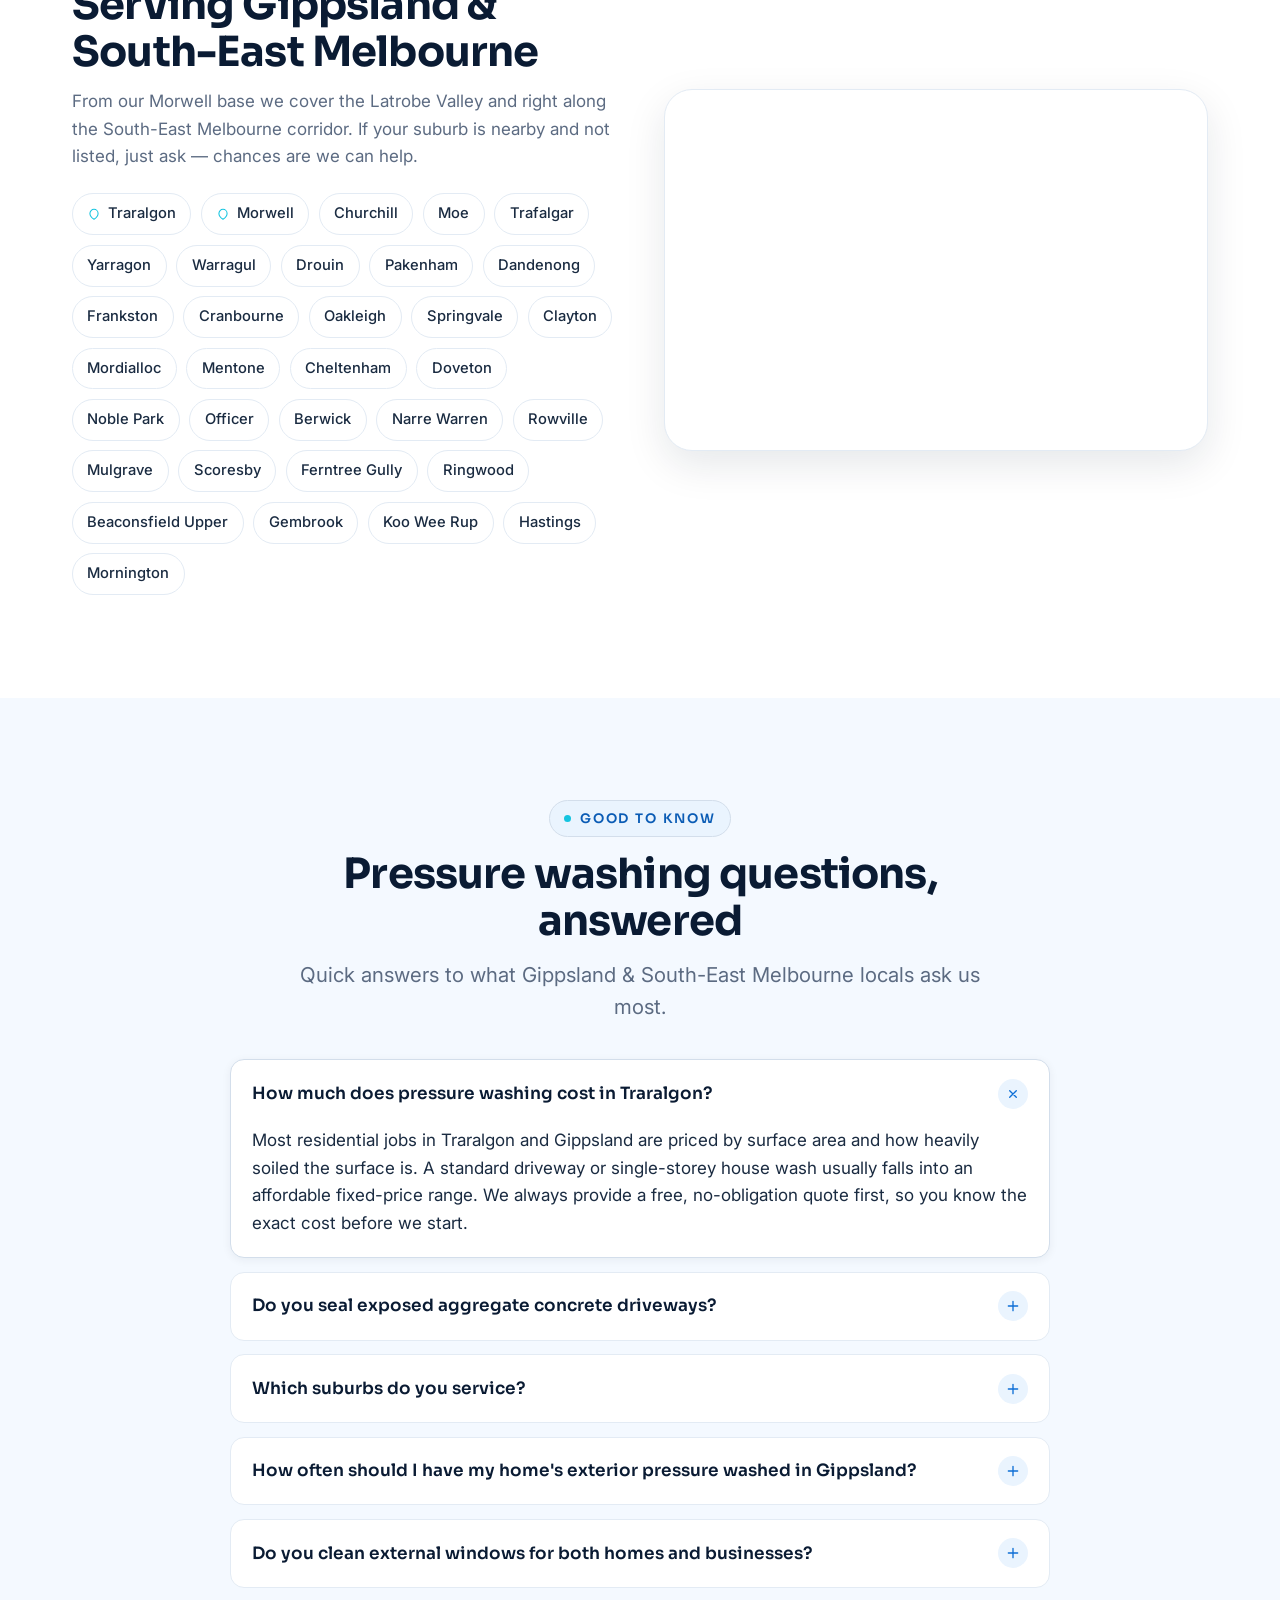
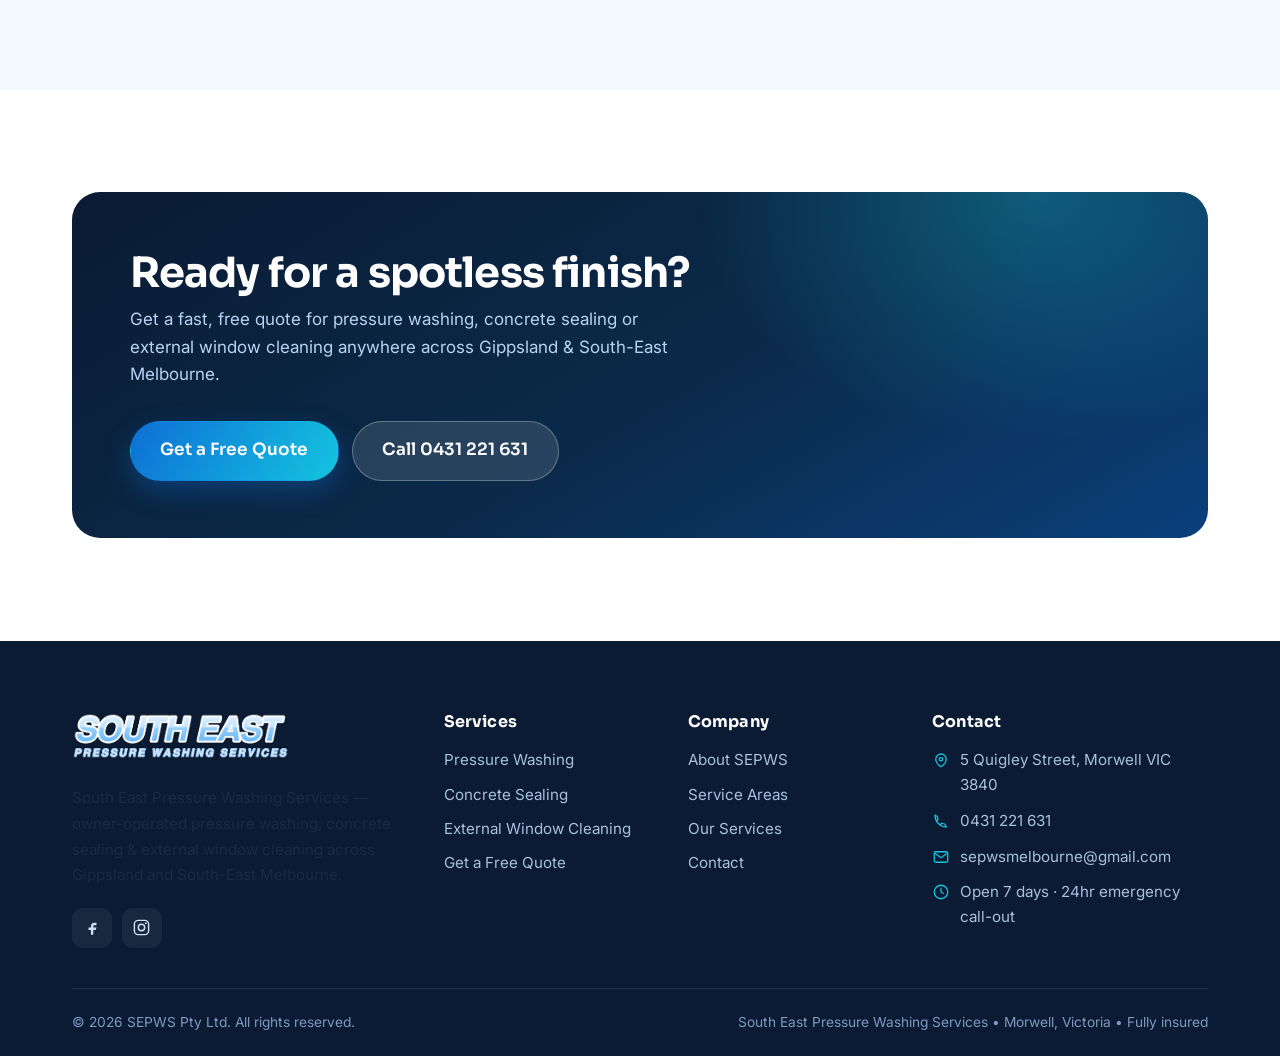
==== commit 4f1e7439: "Update header to match reference + use South East logo image - Add top announcement bar (service are" ====
--- a/index.html
+++ b/index.html
@@ -43,7 +43,7 @@
   "alternateName": "South East Pressure Washing Services",
   "url": "https://www.sepws.com.au/",
   "image": "https://www.sepws.com.au/images/hero-driveway-pressure-washing-traralgon.webp",
-  "logo": "https://www.sepws.com.au/images/logo.svg",
+  "logo": "https://www.sepws.com.au/images/sepws-logo.png",
   "telephone": "+61431221631",
   "email": "sepwsmelbourne@gmail.com",
   "priceRange": "$$",
@@ -67,7 +67,7 @@
     {"@type":"City","name":"Ferntree Gully"},{"@type":"City","name":"Ringwood"}
   ],
   "openingHoursSpecification": [
-    {"@type":"OpeningHoursSpecification","dayOfWeek":["Monday","Tuesday","Wednesday","Thursday","Friday","Saturday"],"opens":"07:00","closes":"18:00"}
+    {"@type":"OpeningHoursSpecification","dayOfWeek":["Monday","Tuesday","Wednesday","Thursday","Friday","Saturday","Sunday"],"opens":"07:00","closes":"18:00"}
   ],
   "sameAs": [
     "https://www.facebook.com/share/1EUgPXBBcK/",
@@ -101,13 +101,19 @@
 <body>
 
 <!-- ===================== HEADER ===================== -->
+<div class="topbar">
+  <div class="container topbar__inner">
+    <div class="topbar__left"><span class="dot"></span><span>Servicing the Latrobe Valley, Gippsland &amp; South-East Melbourne</span></div>
+    <div class="topbar__right">
+      <span>Open 7 days · <b>24 hour emergency &amp; call out</b></span>
+      <a class="topbar__email" href="mailto:sepwsmelbourne@gmail.com"><svg viewBox="0 0 24 24" fill="none" aria-hidden="true"><rect x="3" y="5" width="18" height="14" rx="2" stroke="currentColor" stroke-width="1.8"/><path d="M4 7l8 6 8-6" stroke="currentColor" stroke-width="1.8"/></svg>sepwsmelbourne@gmail.com</a>
+    </div>
+  </div>
+</div>
 <header class="site-header">
   <div class="container nav">
     <a href="index.html" class="brand" aria-label="South East Pressure Washing Services — home">
-      <span class="wordmark">
-        <span class="wordmark__top">South East</span>
-        <span class="wordmark__sub">Pressure Washing Services</span>
-      </span>
+      <img src="images/sepws-logo.png" alt="South East Pressure Washing Services" class="brand__img" width="360" height="71">
     </a>
     <nav aria-label="Primary">
       <ul class="nav-links">
@@ -128,11 +134,10 @@
       </ul>
     </nav>
     <div class="nav-actions">
-      <a href="tel:+61431221631" class="nav-phone" aria-label="Call SEPWS on 0431 221 631">
-        <svg viewBox="0 0 24 24" fill="none" aria-hidden="true"><path d="M4 5c0 8 7 15 15 15l-2-4-4-1-2 2c-2-1-4-3-5-5l2-2-1-4-3-2Z" stroke="currentColor" stroke-width="1.8" stroke-linejoin="round"/></svg>
-        0431 221 631
+      <a href="tel:+61431221631" class="head-phone" aria-label="Call SEPWS on 0431 221 631">
+        <b>0431 221 631</b><span>Free Quote</span>
       </a>
-      <a href="contact.html" class="btn btn--primary">Get a Free Quote</a>
+      <a href="contact.html" class="btn btn--primary">Get Quote</a>
     </div>
     <button class="nav-toggle" aria-label="Open menu" aria-expanded="false" aria-controls="primary-nav"><span></span></button>
   </div>
@@ -457,10 +462,7 @@
     <div class="footer__grid">
       <div>
         <a href="index.html" class="brand" aria-label="South East Pressure Washing Services — home">
-          <span class="wordmark">
-            <span class="wordmark__top">South East</span>
-            <span class="wordmark__sub">Pressure Washing Services</span>
-          </span>
+          <img src="images/sepws-logo-white.png" alt="South East Pressure Washing Services" class="brand__img" width="360" height="71">
         </a>
         <p class="footer__about">South East Pressure Washing Services — owner-operated pressure washing, concrete sealing &amp; external window cleaning across Gippsland and South-East Melbourne.</p>
         <div class="footer__soc">
@@ -492,7 +494,7 @@
           <li><svg viewBox="0 0 24 24" fill="none" aria-hidden="true"><path d="M12 21s-7-4.5-7-10a7 7 0 0 1 14 0c0 5.5-7 10-7 10Z" stroke="currentColor" stroke-width="1.7"/><circle cx="12" cy="11" r="2.3" stroke="currentColor" stroke-width="1.7"/></svg><span>5 Quigley Street, Morwell VIC 3840</span></li>
           <li><svg viewBox="0 0 24 24" fill="none" aria-hidden="true"><path d="M4 5c0 8 7 15 15 15l-2-4-4-1-2 2c-2-1-4-3-5-5l2-2-1-4-3-2Z" stroke="currentColor" stroke-width="1.7" stroke-linejoin="round"/></svg><a href="tel:+61431221631">0431 221 631</a></li>
           <li><svg viewBox="0 0 24 24" fill="none" aria-hidden="true"><rect x="3" y="5" width="18" height="14" rx="2" stroke="currentColor" stroke-width="1.7"/><path d="M4 7l8 6 8-6" stroke="currentColor" stroke-width="1.7"/></svg><a href="mailto:sepwsmelbourne@gmail.com">sepwsmelbourne@gmail.com</a></li>
-          <li><svg viewBox="0 0 24 24" fill="none" aria-hidden="true"><circle cx="12" cy="12" r="9" stroke="currentColor" stroke-width="1.7"/><path d="M12 7v5l3 2" stroke="currentColor" stroke-width="1.7" stroke-linecap="round"/></svg><span>Mon–Sat: 7:00am – 6:00pm</span></li>
+          <li><svg viewBox="0 0 24 24" fill="none" aria-hidden="true"><circle cx="12" cy="12" r="9" stroke="currentColor" stroke-width="1.7"/><path d="M12 7v5l3 2" stroke="currentColor" stroke-width="1.7" stroke-linecap="round"/></svg><span>Open 7 days · 24hr emergency call-out</span></li>
         </ul>
       </div>
     </div>
--- a/css/styles.css
+++ b/css/styles.css
@@ -132,6 +132,17 @@
 .btn--lg { --bh: 60px; padding: 0 1.85rem; font-size: 1.06rem; }
 .btn--block { width: 100%; }
 
+/* ---------- Top announcement bar ---------- */
+.topbar { background: var(--ink); color: #c3d6ef; font-size: .84rem; }
+.topbar__inner { display: flex; align-items: center; justify-content: space-between; gap: 1rem; min-height: 42px; padding-block: .35rem; }
+.topbar__left { display: inline-flex; align-items: center; gap: .5rem; }
+.topbar__left .dot { width: 8px; height: 8px; border-radius: 50%; background: var(--aqua); box-shadow: 0 0 0 4px rgba(20,196,224,.18); flex: none; }
+.topbar__right { display: inline-flex; align-items: center; gap: 1.4rem; }
+.topbar__right b { color: #fff; }
+.topbar a { color: #c3d6ef; display: inline-flex; align-items: center; gap: .4rem; }
+.topbar a:hover { color: #fff; }
+.topbar svg { width: 15px; height: 15px; color: var(--aqua); }
+
 /* ---------- Header / nav ---------- */
 .site-header {
   position: sticky; top: 0; z-index: 60;
@@ -143,8 +154,16 @@
 }
 .site-header.is-stuck { box-shadow: var(--shadow-sm); border-color: var(--line); }
 .nav { display: flex; align-items: center; justify-content: space-between; height: var(--header-h); gap: 1rem; }
-.brand { display: inline-flex; align-items: center; gap: .7rem; }
+.brand { display: inline-flex; align-items: center; gap: .7rem; flex: none; }
+.brand__img { height: 50px; width: auto; display: block; }
+.footer .brand__img { height: 46px; }
 .brand__logo { width: 44px; height: 44px; flex: none; }
+
+/* header phone + quote CTA (matches reference) */
+.head-phone { display: inline-flex; flex-direction: column; align-items: flex-end; line-height: 1.05; text-align: right; margin-right: .2rem; }
+.head-phone b { font-family: var(--font-head); font-weight: 800; font-size: 1.18rem; color: var(--ink); letter-spacing: -.01em; }
+.head-phone b:hover { color: var(--brand-700); }
+.head-phone span { font-size: .66rem; letter-spacing: .16em; text-transform: uppercase; color: var(--muted); font-weight: 600; }
 .brand__name { display: flex; flex-direction: column; line-height: 1; }
 .brand__name b { font-family: var(--font-head); font-weight: 800; color: var(--ink); font-size: 1.18rem; letter-spacing: -.02em; }
 .brand__name span { font-size: .68rem; letter-spacing: .12em; text-transform: uppercase; color: var(--muted); margin-top: 3px; }
@@ -470,7 +489,11 @@
   .dropdown { position: static; opacity:1; visibility:visible; transform:none; box-shadow:none; border:none; padding:.2rem 0 .4rem .6rem; min-width:auto; }
   .has-dropdown > a::after { content:""; }
   .nav-toggle { display:grid; }
-  .nav-actions .btn:not(.nav-phone) { display:none; }
+  .head-phone { display:none; }
+  .nav-actions .btn { display:none; }
+  .topbar__left span:last-child { display:none; }
+  .topbar__right { gap: 1rem; }
+  .brand__img { height: 42px; }
   .split { grid-template-columns: 1fr; }
   .split--reverse .split__media { order: 0; }
   .areas-wrap { grid-template-columns: 1fr; }
@@ -482,6 +505,13 @@
   .callbar svg { width:18px;height:18px; }
   body { padding-bottom: 58px; }
 }
+@media (max-width: 640px){
+  .topbar { font-size: .78rem; }
+  .topbar__left { display:none; }
+  .topbar__inner { justify-content:center; }
+  .topbar .topbar__email { display:none; }
+  .topbar__right { gap: .6rem; text-align:center; }
+}
 @media (max-width: 560px){
   .form-row { grid-template-columns: 1fr; }
   .svc-grid, .cols-3, .tst-grid, .info-cards, .steps, .stats, .trustbar, .cols-4, .gallery, .ba-gallery { grid-template-columns: 1fr; }
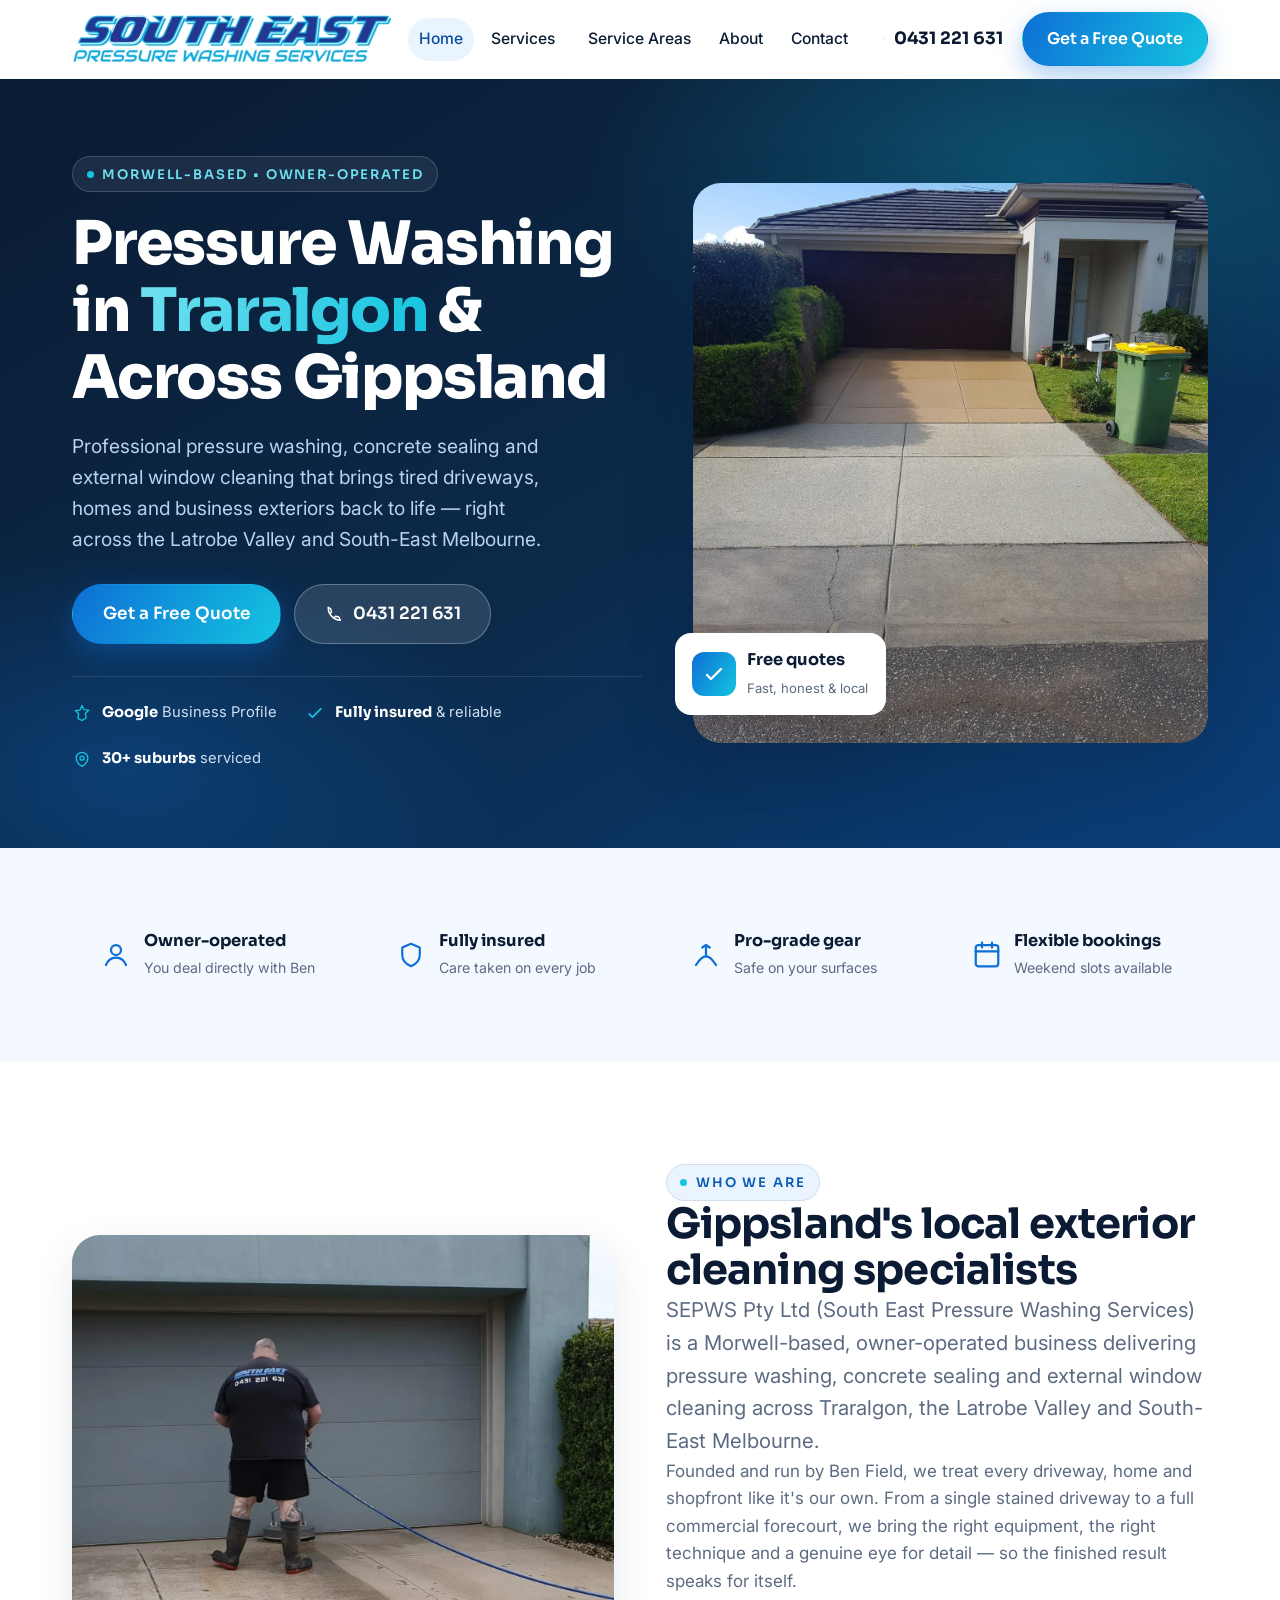
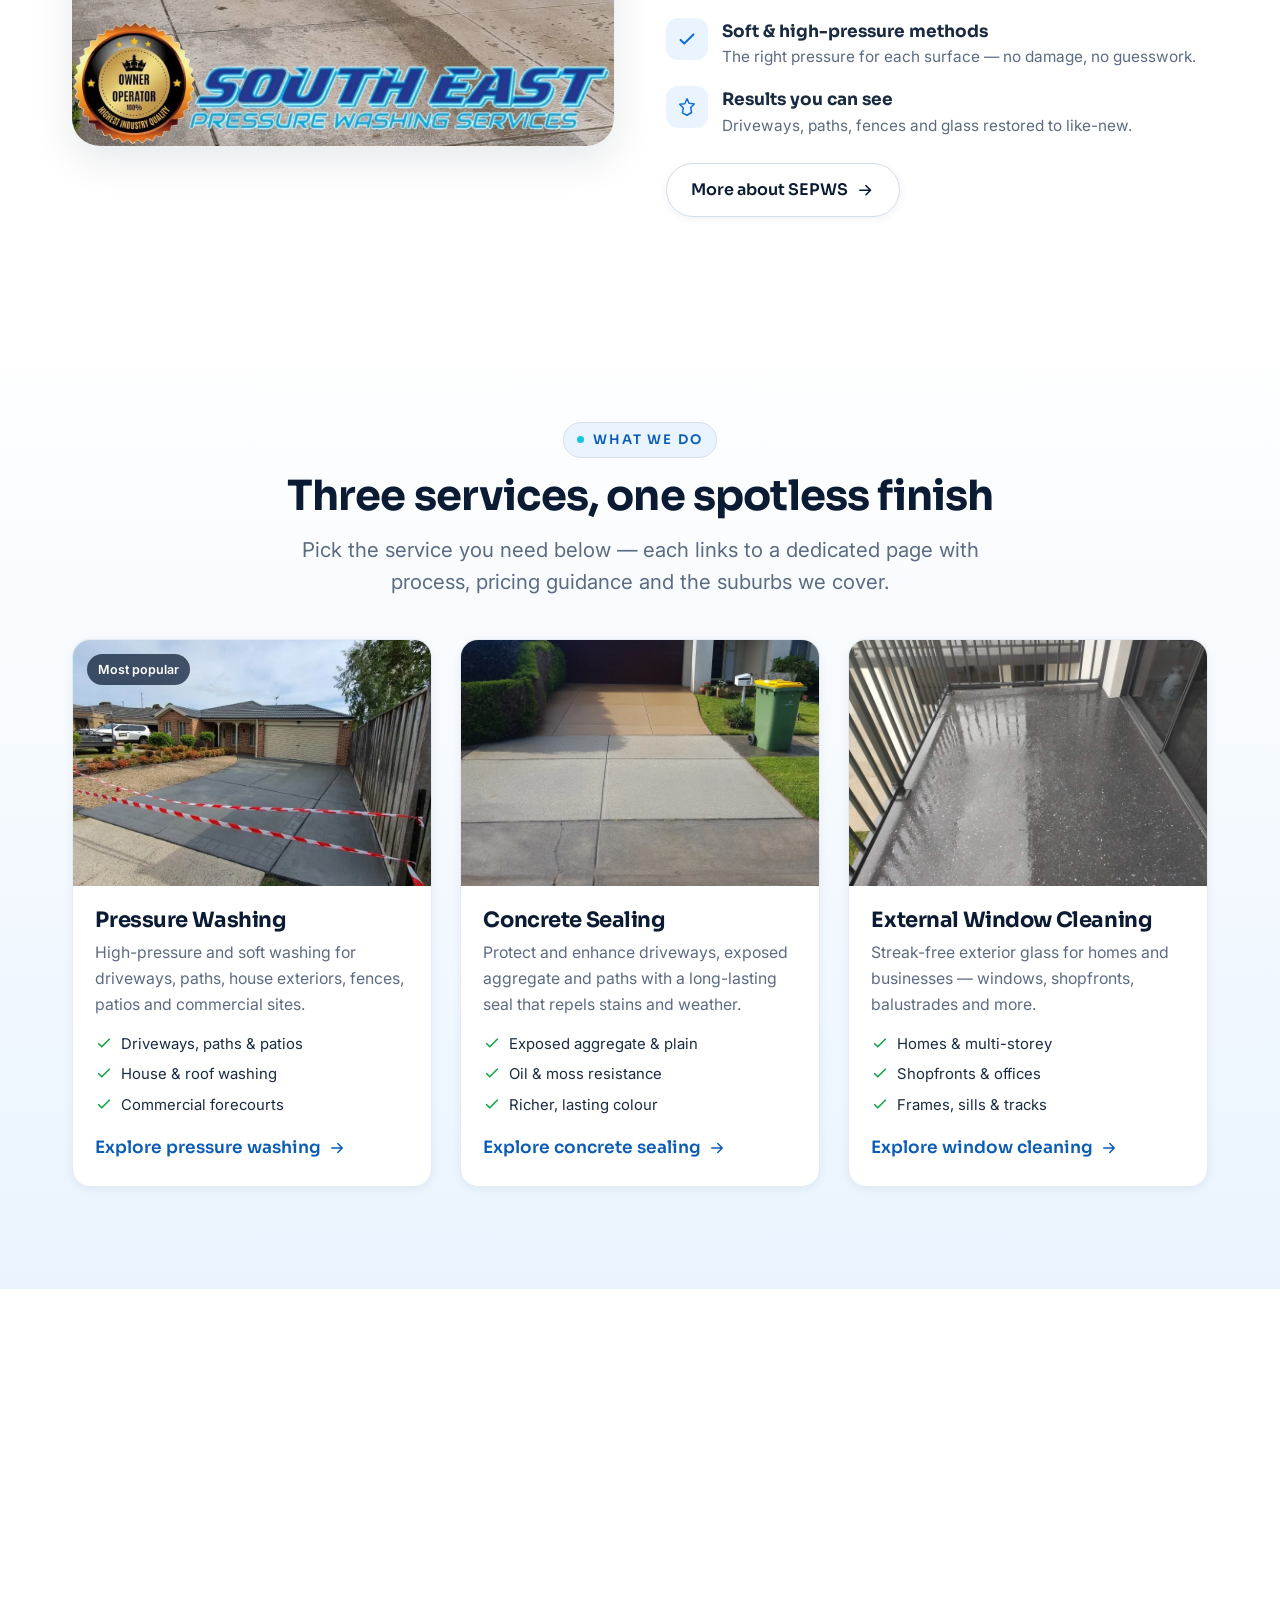
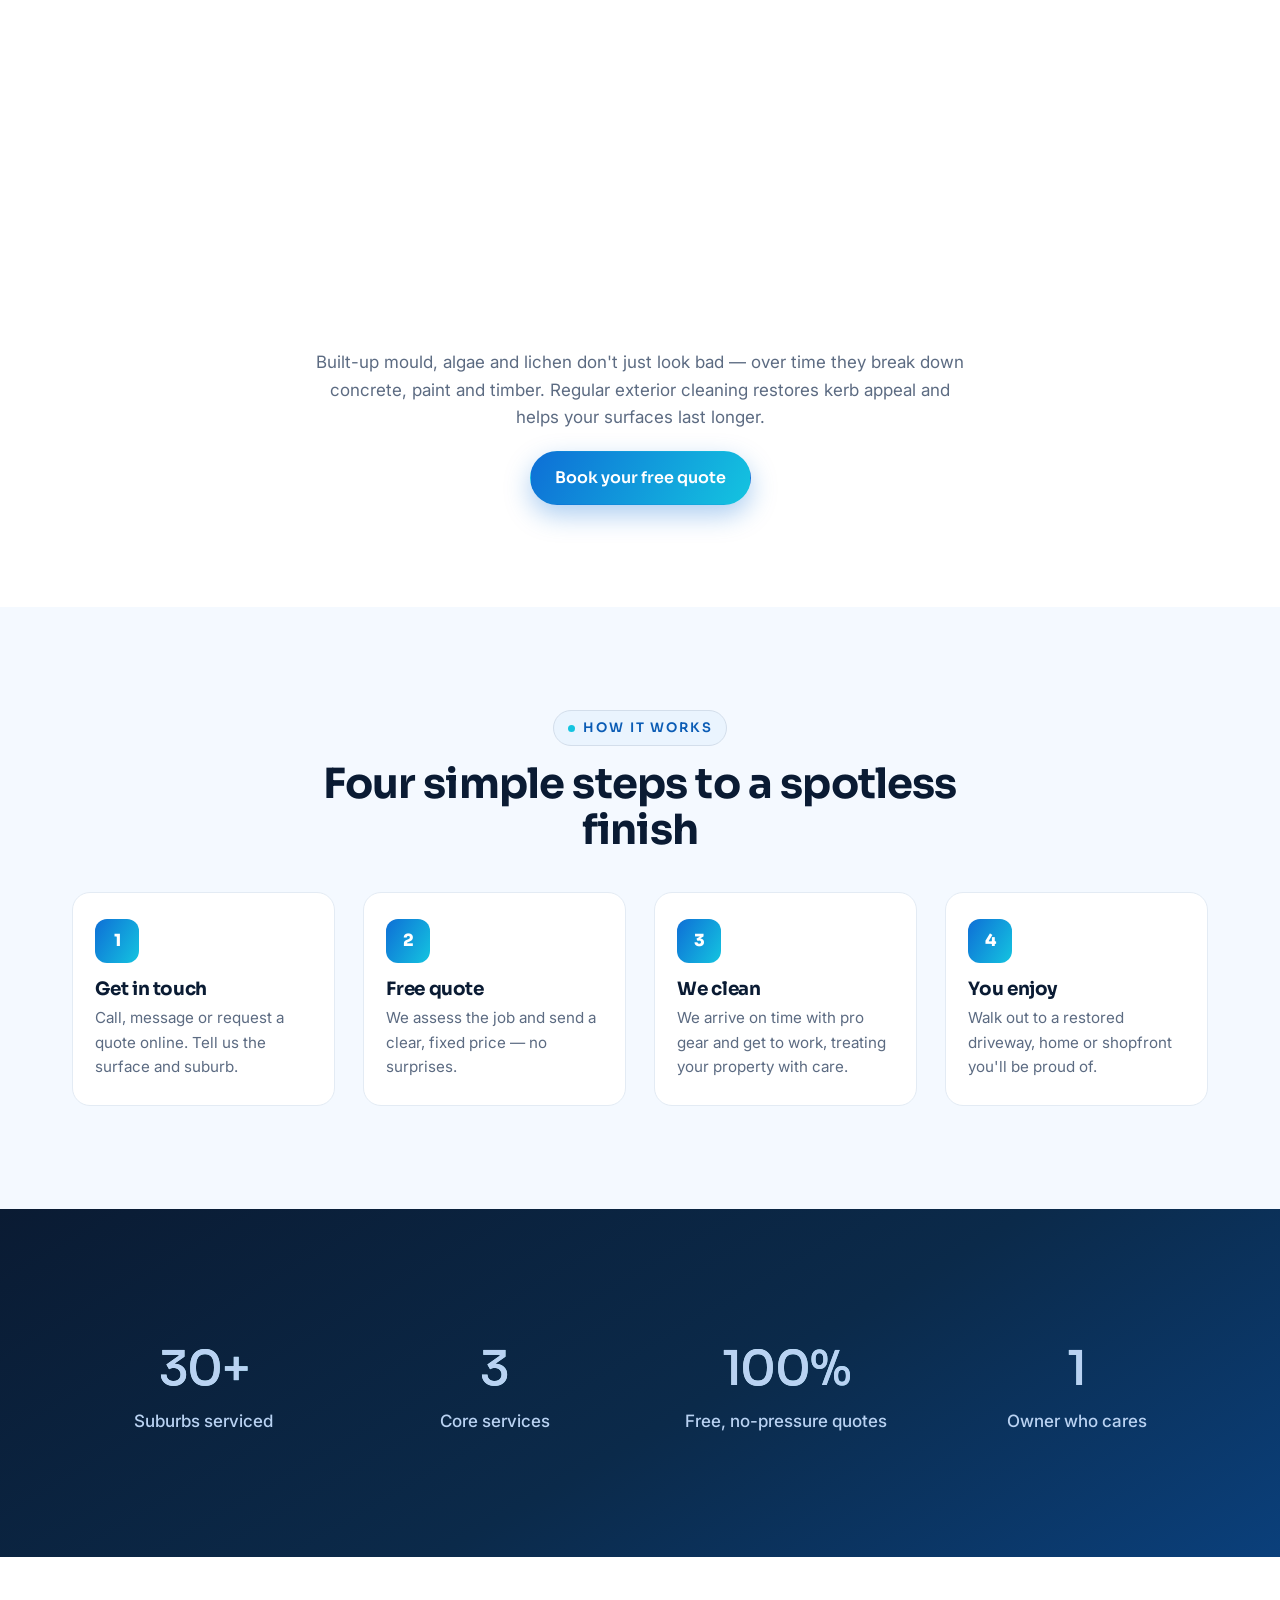
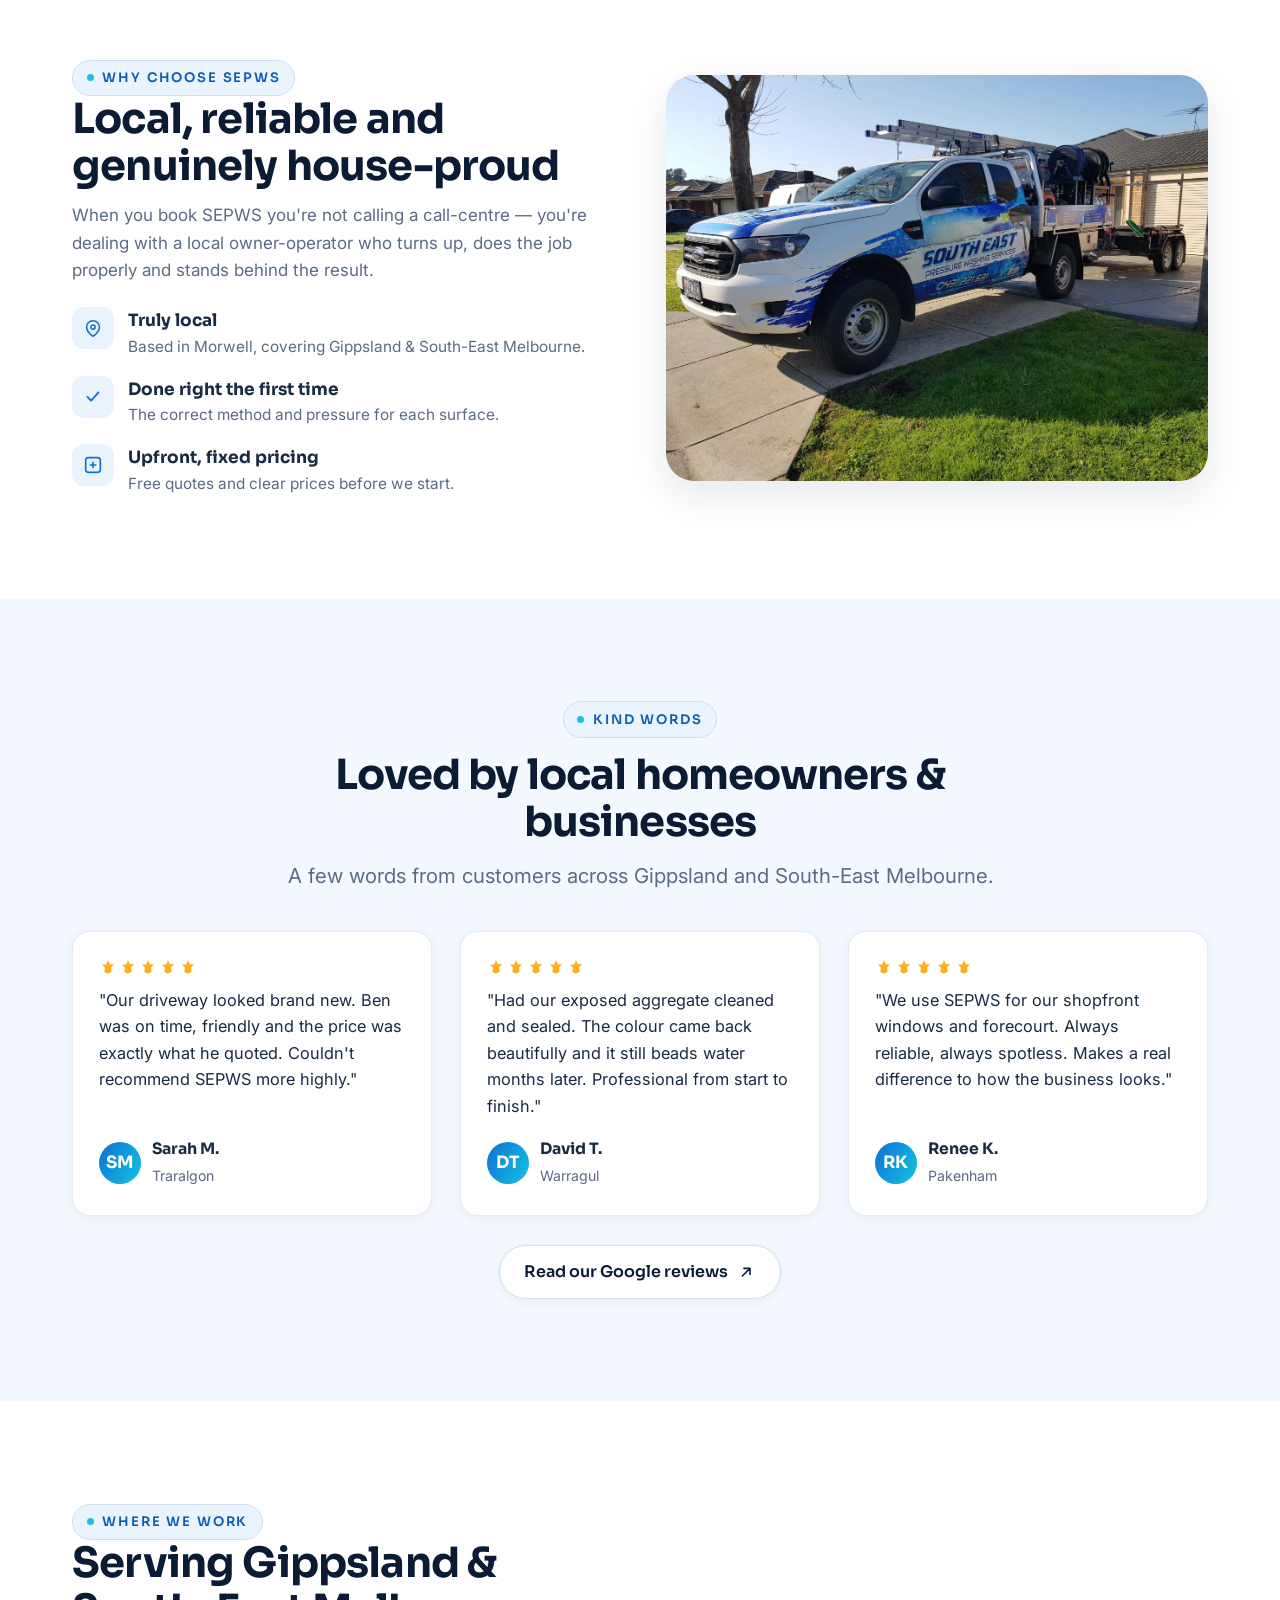
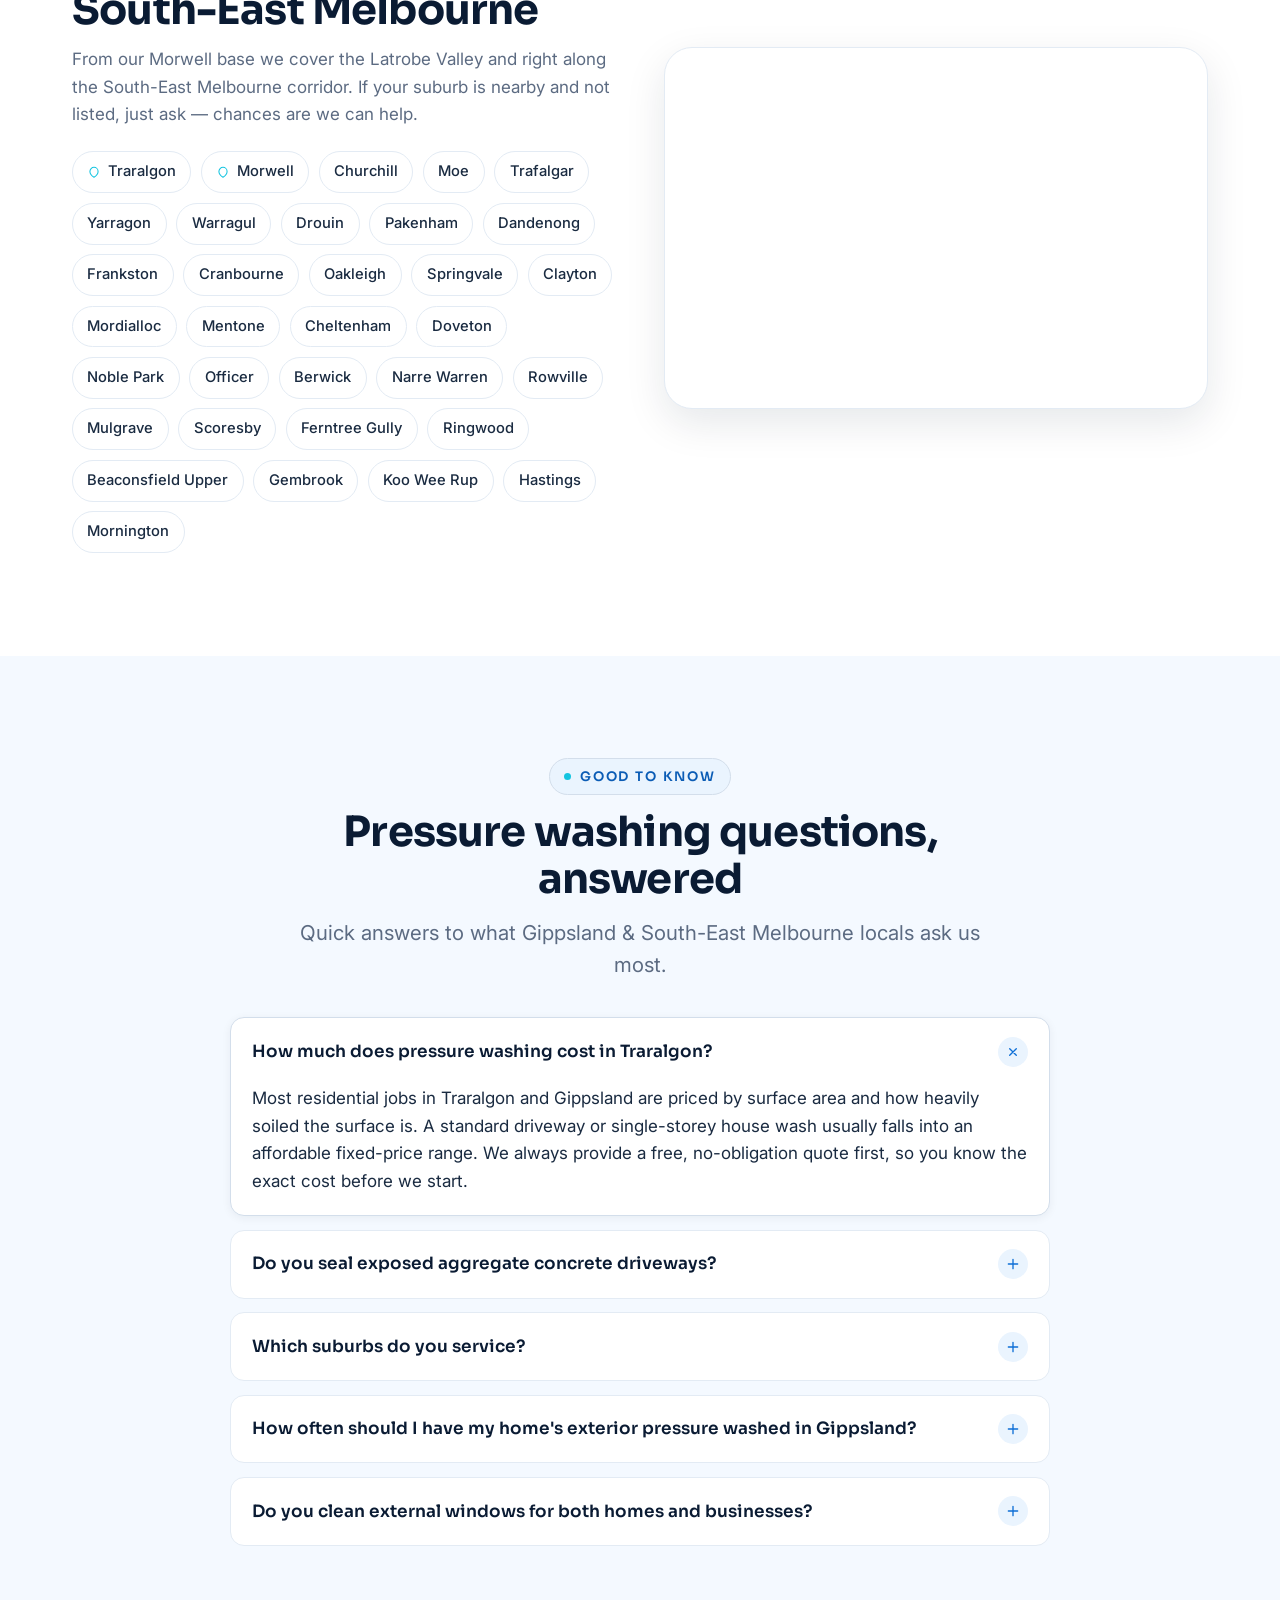
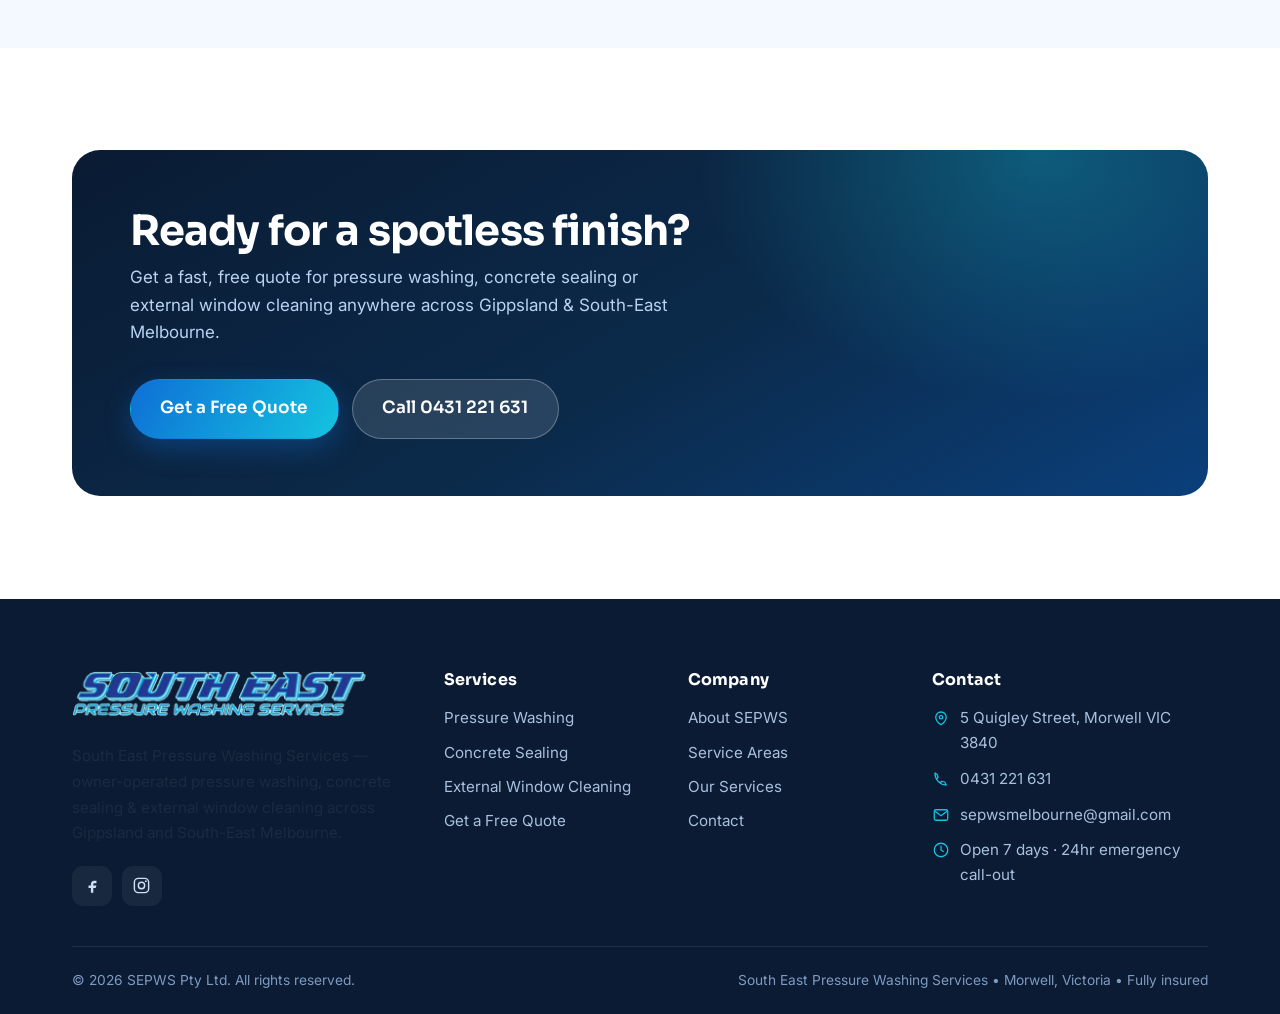
==== commit 03313aad: "Use real South East logo; remove top announcement bar, restore original header - Swap in the real lo" ====
--- a/index.html
+++ b/index.html
@@ -101,19 +101,10 @@
 <body>
 
 <!-- ===================== HEADER ===================== -->
-<div class="topbar">
-  <div class="container topbar__inner">
-    <div class="topbar__left"><span class="dot"></span><span>Servicing the Latrobe Valley, Gippsland &amp; South-East Melbourne</span></div>
-    <div class="topbar__right">
-      <span>Open 7 days · <b>24 hour emergency &amp; call out</b></span>
-      <a class="topbar__email" href="mailto:sepwsmelbourne@gmail.com"><svg viewBox="0 0 24 24" fill="none" aria-hidden="true"><rect x="3" y="5" width="18" height="14" rx="2" stroke="currentColor" stroke-width="1.8"/><path d="M4 7l8 6 8-6" stroke="currentColor" stroke-width="1.8"/></svg>sepwsmelbourne@gmail.com</a>
-    </div>
-  </div>
-</div>
 <header class="site-header">
   <div class="container nav">
     <a href="index.html" class="brand" aria-label="South East Pressure Washing Services — home">
-      <img src="images/sepws-logo.png" alt="South East Pressure Washing Services" class="brand__img" width="360" height="71">
+      <img src="images/sepws-logo.png" alt="South East Pressure Washing Services" class="brand__img" width="601" height="94">
     </a>
     <nav aria-label="Primary">
       <ul class="nav-links">
@@ -134,10 +125,11 @@
       </ul>
     </nav>
     <div class="nav-actions">
-      <a href="tel:+61431221631" class="head-phone" aria-label="Call SEPWS on 0431 221 631">
-        <b>0431 221 631</b><span>Free Quote</span>
+      <a href="tel:+61431221631" class="nav-phone" aria-label="Call SEPWS on 0431 221 631">
+        <svg viewBox="0 0 24 24" fill="none" aria-hidden="true"><path d="M4 5c0 8 7 15 15 15l-2-4-4-1-2 2c-2-1-4-3-5-5l2-2-1-4-3-2Z" stroke="currentColor" stroke-width="1.8" stroke-linejoin="round"/></svg>
+        0431 221 631
       </a>
-      <a href="contact.html" class="btn btn--primary">Get Quote</a>
+      <a href="contact.html" class="btn btn--primary">Get a Free Quote</a>
     </div>
     <button class="nav-toggle" aria-label="Open menu" aria-expanded="false" aria-controls="primary-nav"><span></span></button>
   </div>
@@ -462,7 +454,7 @@
     <div class="footer__grid">
       <div>
         <a href="index.html" class="brand" aria-label="South East Pressure Washing Services — home">
-          <img src="images/sepws-logo-white.png" alt="South East Pressure Washing Services" class="brand__img" width="360" height="71">
+          <img src="images/sepws-logo.png" alt="South East Pressure Washing Services" class="brand__img" width="601" height="94">
         </a>
         <p class="footer__about">South East Pressure Washing Services — owner-operated pressure washing, concrete sealing &amp; external window cleaning across Gippsland and South-East Melbourne.</p>
         <div class="footer__soc">
--- a/css/styles.css
+++ b/css/styles.css
@@ -186,8 +186,8 @@
 
 .nav-links { display: flex; align-items: center; gap: .35rem; }
 .nav-links > li > a {
-  display: inline-flex; align-items: center; gap: .3rem;
-  padding: .55rem .8rem; border-radius: 100px; color: var(--ink);
+  display: inline-flex; align-items: center; gap: .3rem; white-space: nowrap;
+  padding: .55rem .7rem; border-radius: 100px; color: var(--ink);
   font-weight: 500; font-size: .98rem; transition: background .2s, color .2s;
 }
 .nav-links > li > a:hover, .nav-links > li > a[aria-current="page"] { background: var(--sky); color: var(--brand-700); }
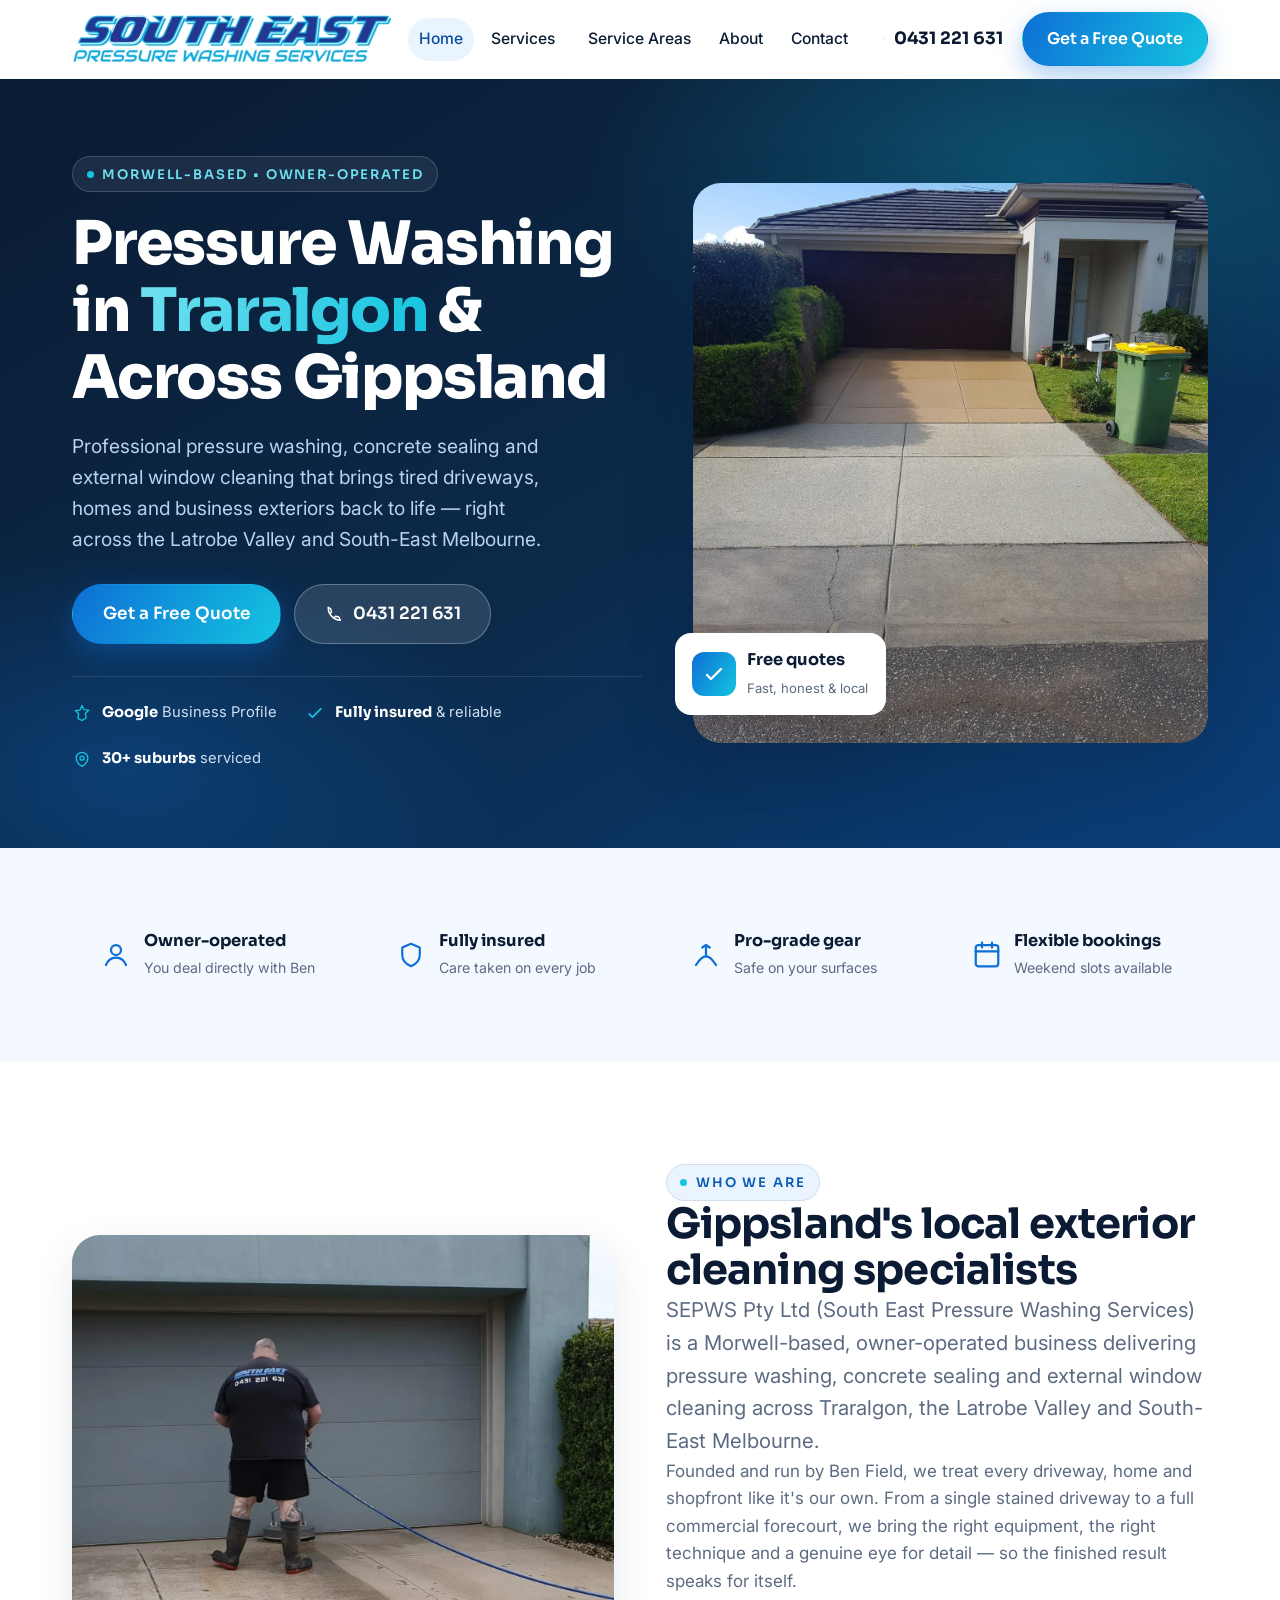
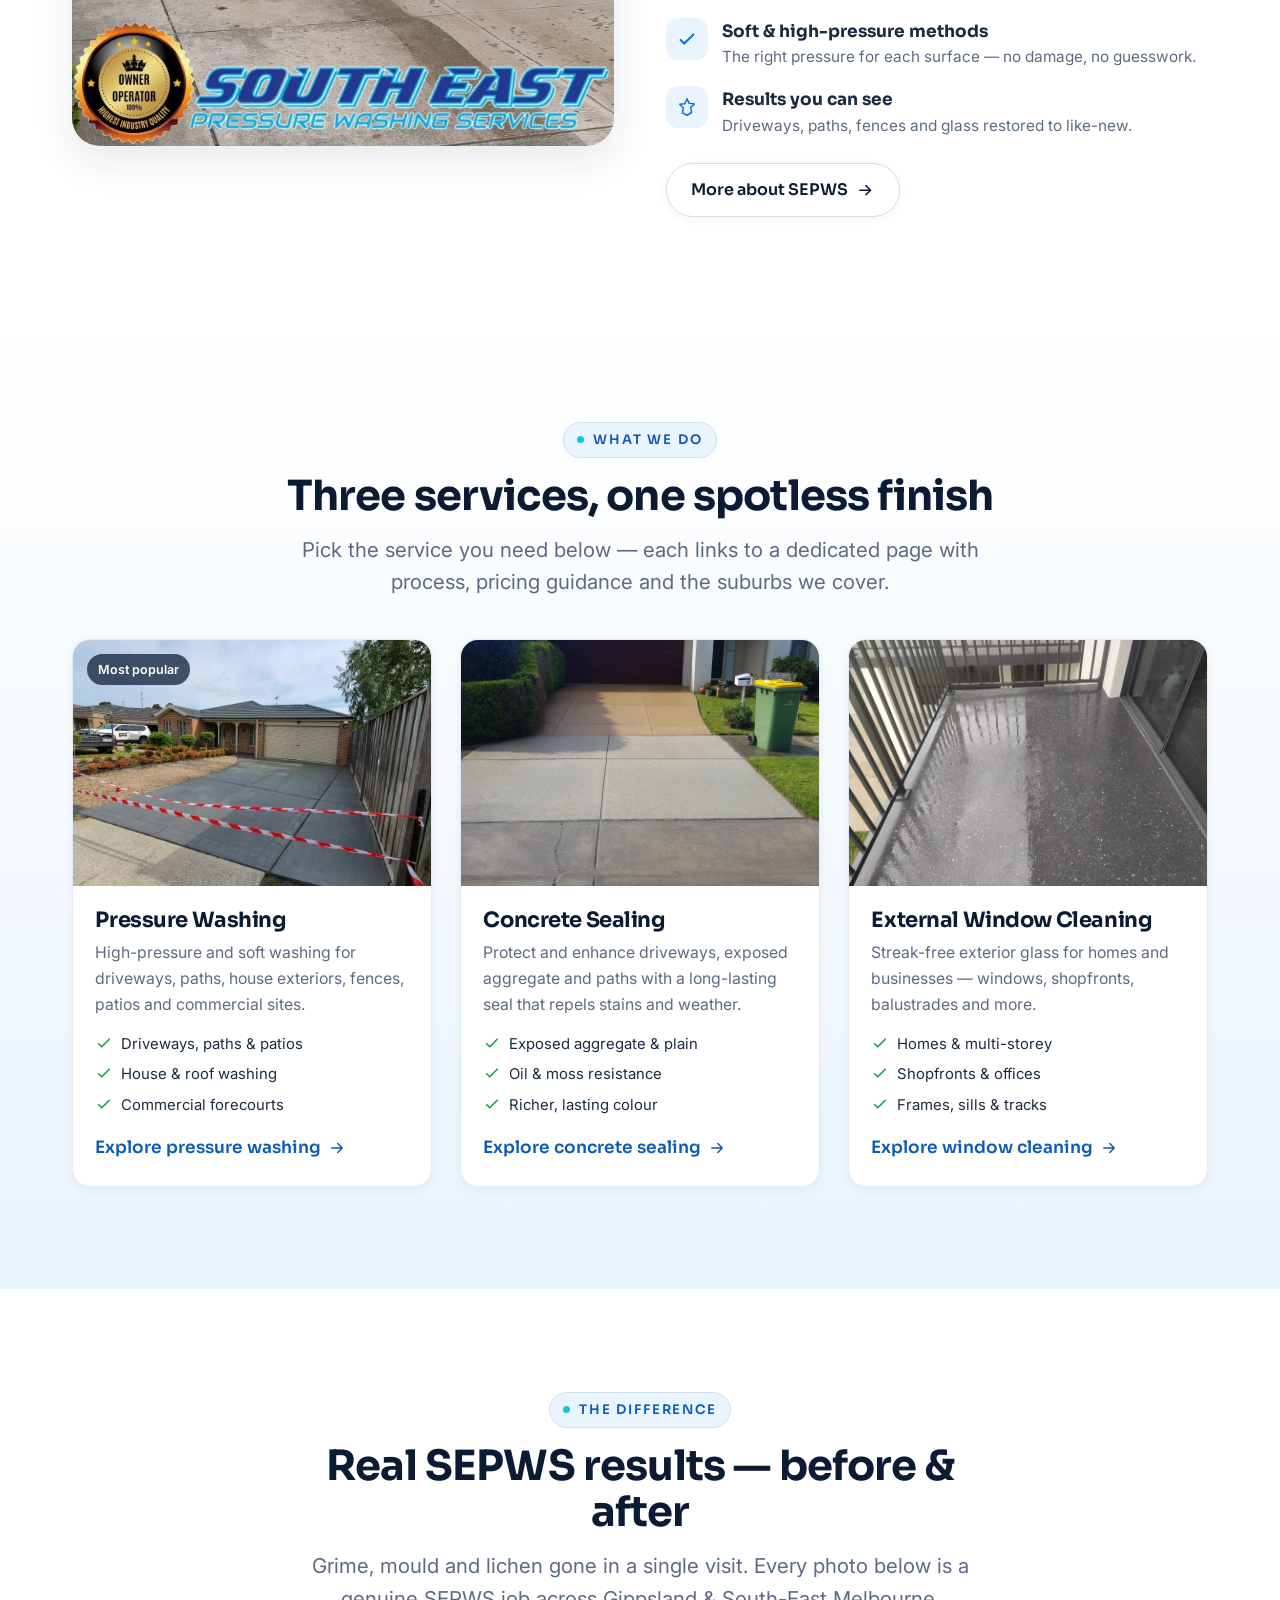
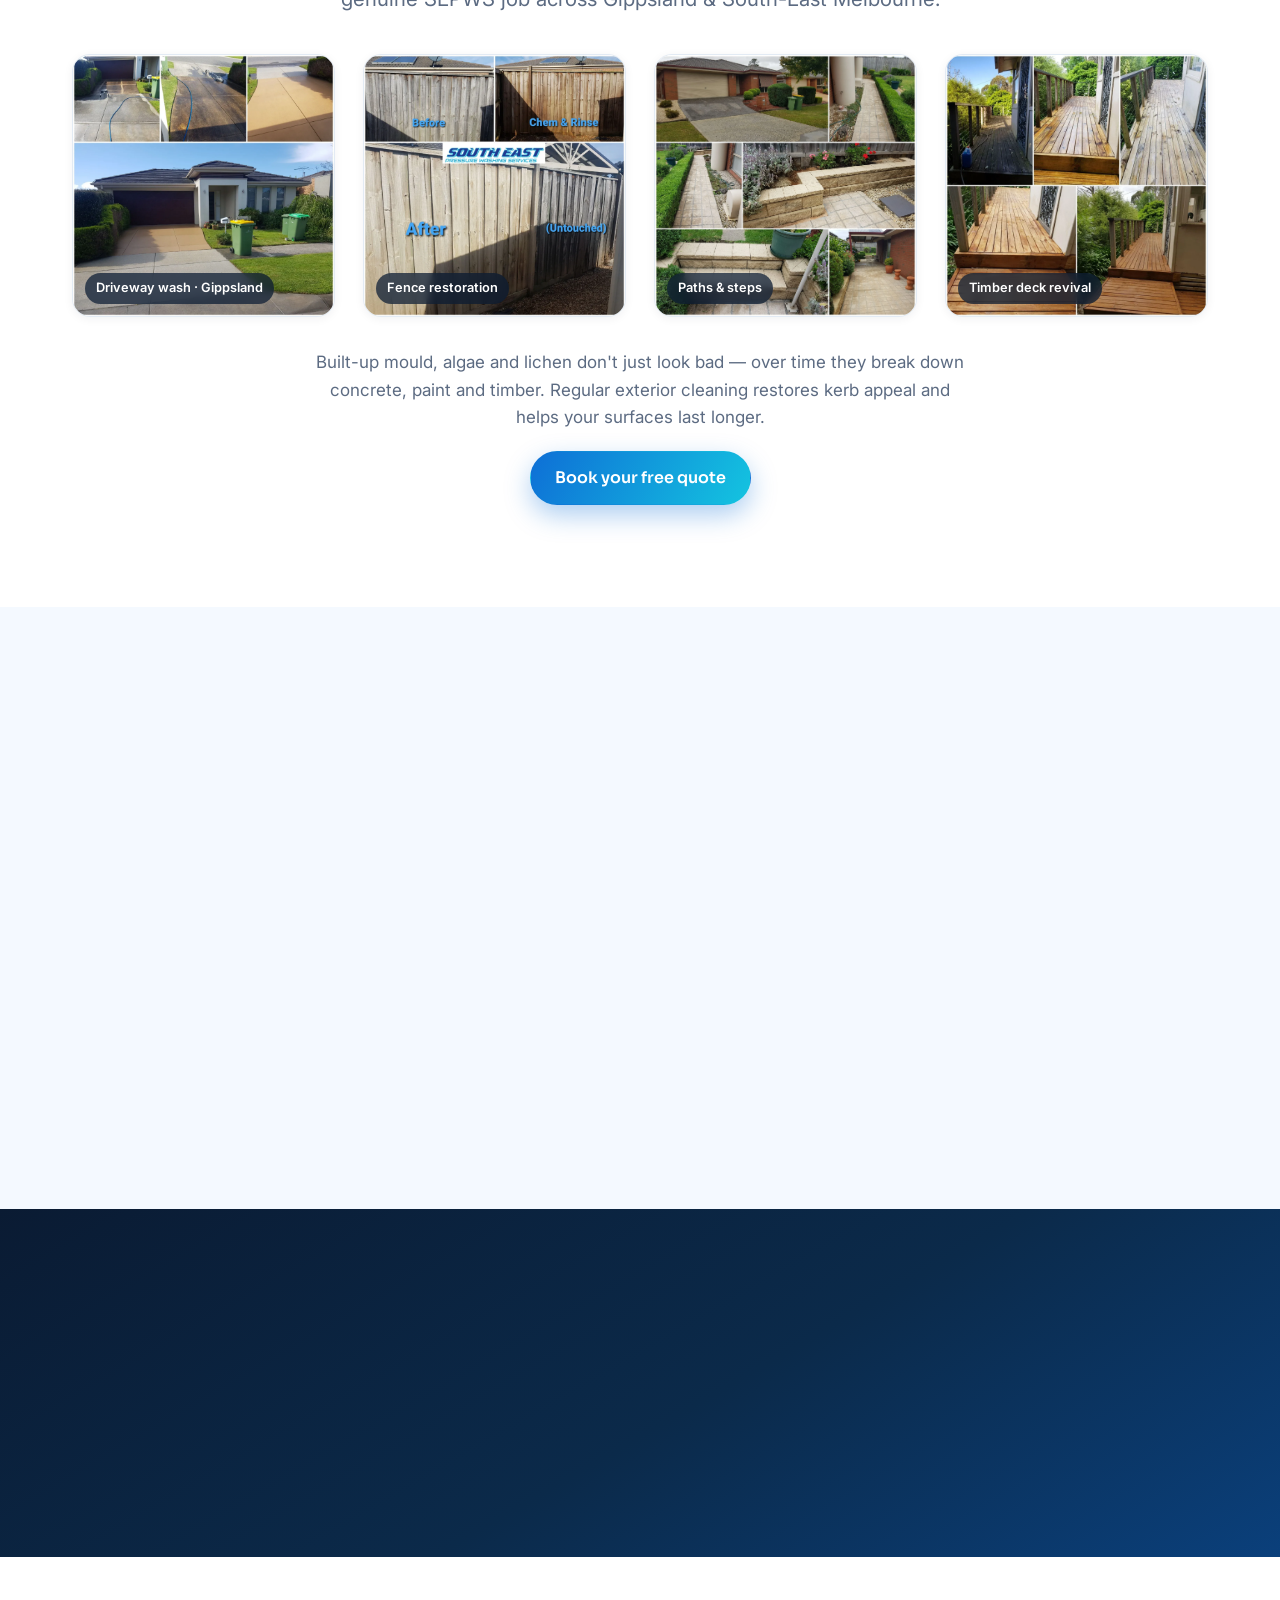
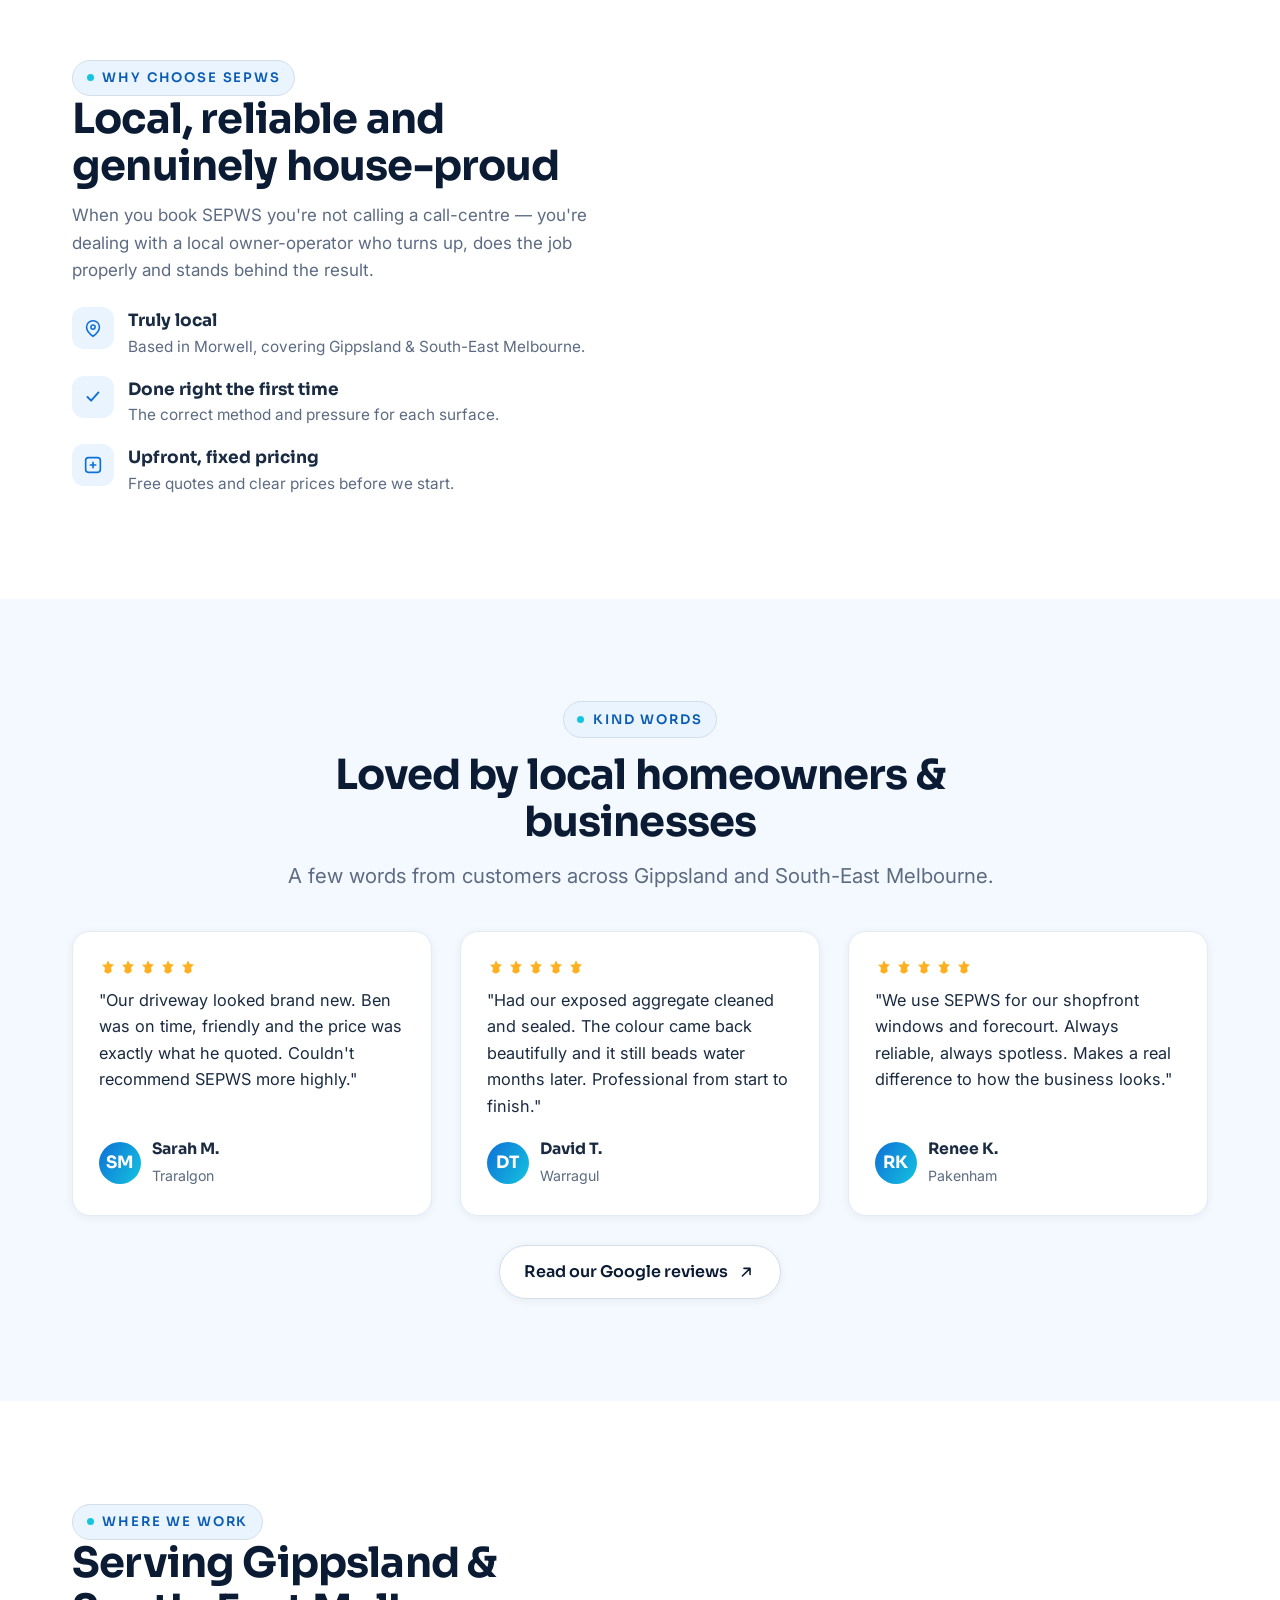
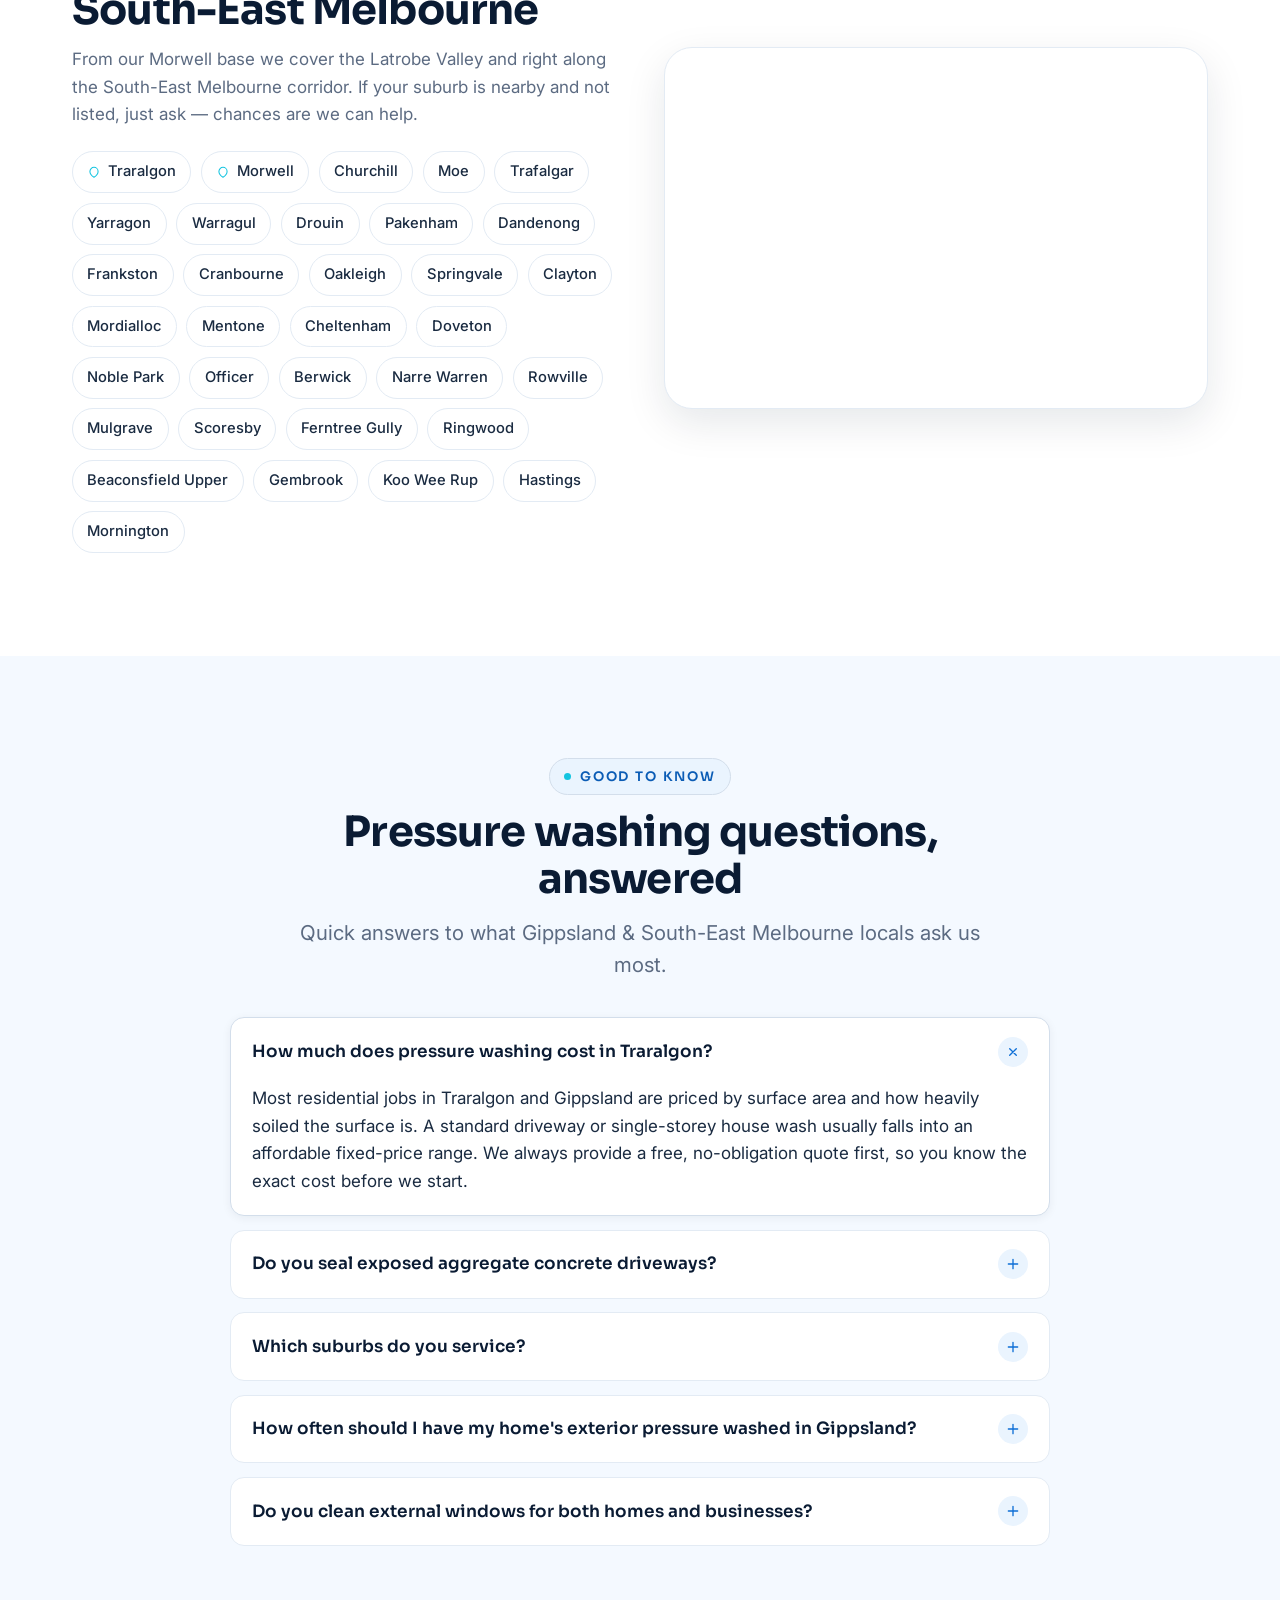
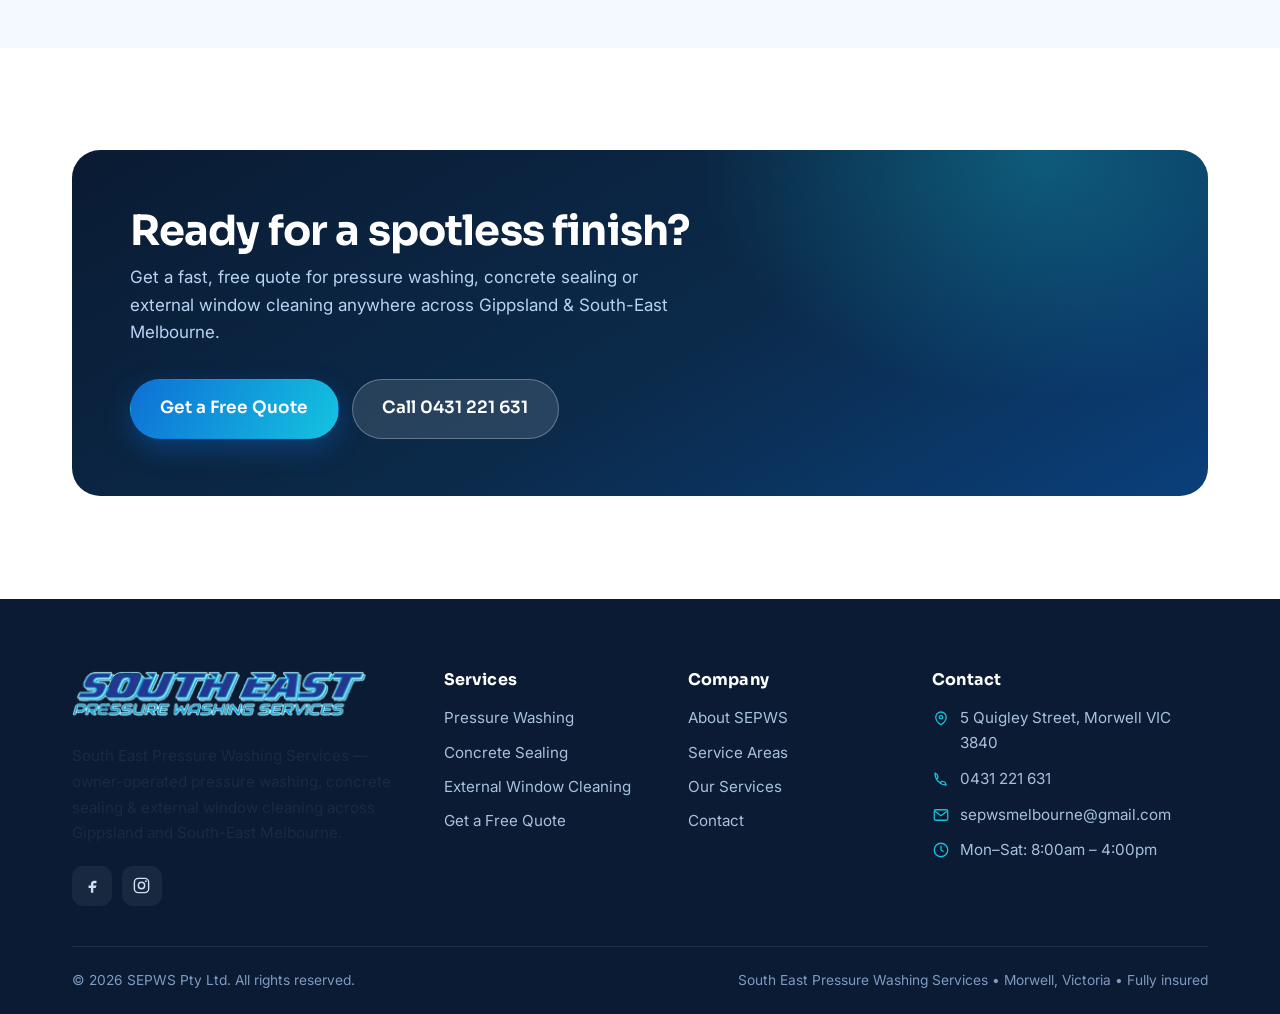
==== commit 1f73911e: "Update business hours to Mon–Sat 8:00am–4:00pm Replace 'Open 7 days · 24hr emergency call-out' in th" ====
--- a/index.html
+++ b/index.html
@@ -67,7 +67,7 @@
     {"@type":"City","name":"Ferntree Gully"},{"@type":"City","name":"Ringwood"}
   ],
   "openingHoursSpecification": [
-    {"@type":"OpeningHoursSpecification","dayOfWeek":["Monday","Tuesday","Wednesday","Thursday","Friday","Saturday","Sunday"],"opens":"07:00","closes":"18:00"}
+    {"@type":"OpeningHoursSpecification","dayOfWeek":["Monday","Tuesday","Wednesday","Thursday","Friday","Saturday"],"opens":"08:00","closes":"16:00"}
   ],
   "sameAs": [
     "https://www.facebook.com/share/1EUgPXBBcK/",
@@ -486,7 +486,7 @@
           <li><svg viewBox="0 0 24 24" fill="none" aria-hidden="true"><path d="M12 21s-7-4.5-7-10a7 7 0 0 1 14 0c0 5.5-7 10-7 10Z" stroke="currentColor" stroke-width="1.7"/><circle cx="12" cy="11" r="2.3" stroke="currentColor" stroke-width="1.7"/></svg><span>5 Quigley Street, Morwell VIC 3840</span></li>
           <li><svg viewBox="0 0 24 24" fill="none" aria-hidden="true"><path d="M4 5c0 8 7 15 15 15l-2-4-4-1-2 2c-2-1-4-3-5-5l2-2-1-4-3-2Z" stroke="currentColor" stroke-width="1.7" stroke-linejoin="round"/></svg><a href="tel:+61431221631">0431 221 631</a></li>
           <li><svg viewBox="0 0 24 24" fill="none" aria-hidden="true"><rect x="3" y="5" width="18" height="14" rx="2" stroke="currentColor" stroke-width="1.7"/><path d="M4 7l8 6 8-6" stroke="currentColor" stroke-width="1.7"/></svg><a href="mailto:sepwsmelbourne@gmail.com">sepwsmelbourne@gmail.com</a></li>
-          <li><svg viewBox="0 0 24 24" fill="none" aria-hidden="true"><circle cx="12" cy="12" r="9" stroke="currentColor" stroke-width="1.7"/><path d="M12 7v5l3 2" stroke="currentColor" stroke-width="1.7" stroke-linecap="round"/></svg><span>Open 7 days · 24hr emergency call-out</span></li>
+          <li><svg viewBox="0 0 24 24" fill="none" aria-hidden="true"><circle cx="12" cy="12" r="9" stroke="currentColor" stroke-width="1.7"/><path d="M12 7v5l3 2" stroke="currentColor" stroke-width="1.7" stroke-linecap="round"/></svg><span>Mon–Sat: 8:00am – 4:00pm</span></li>
         </ul>
       </div>
     </div>
